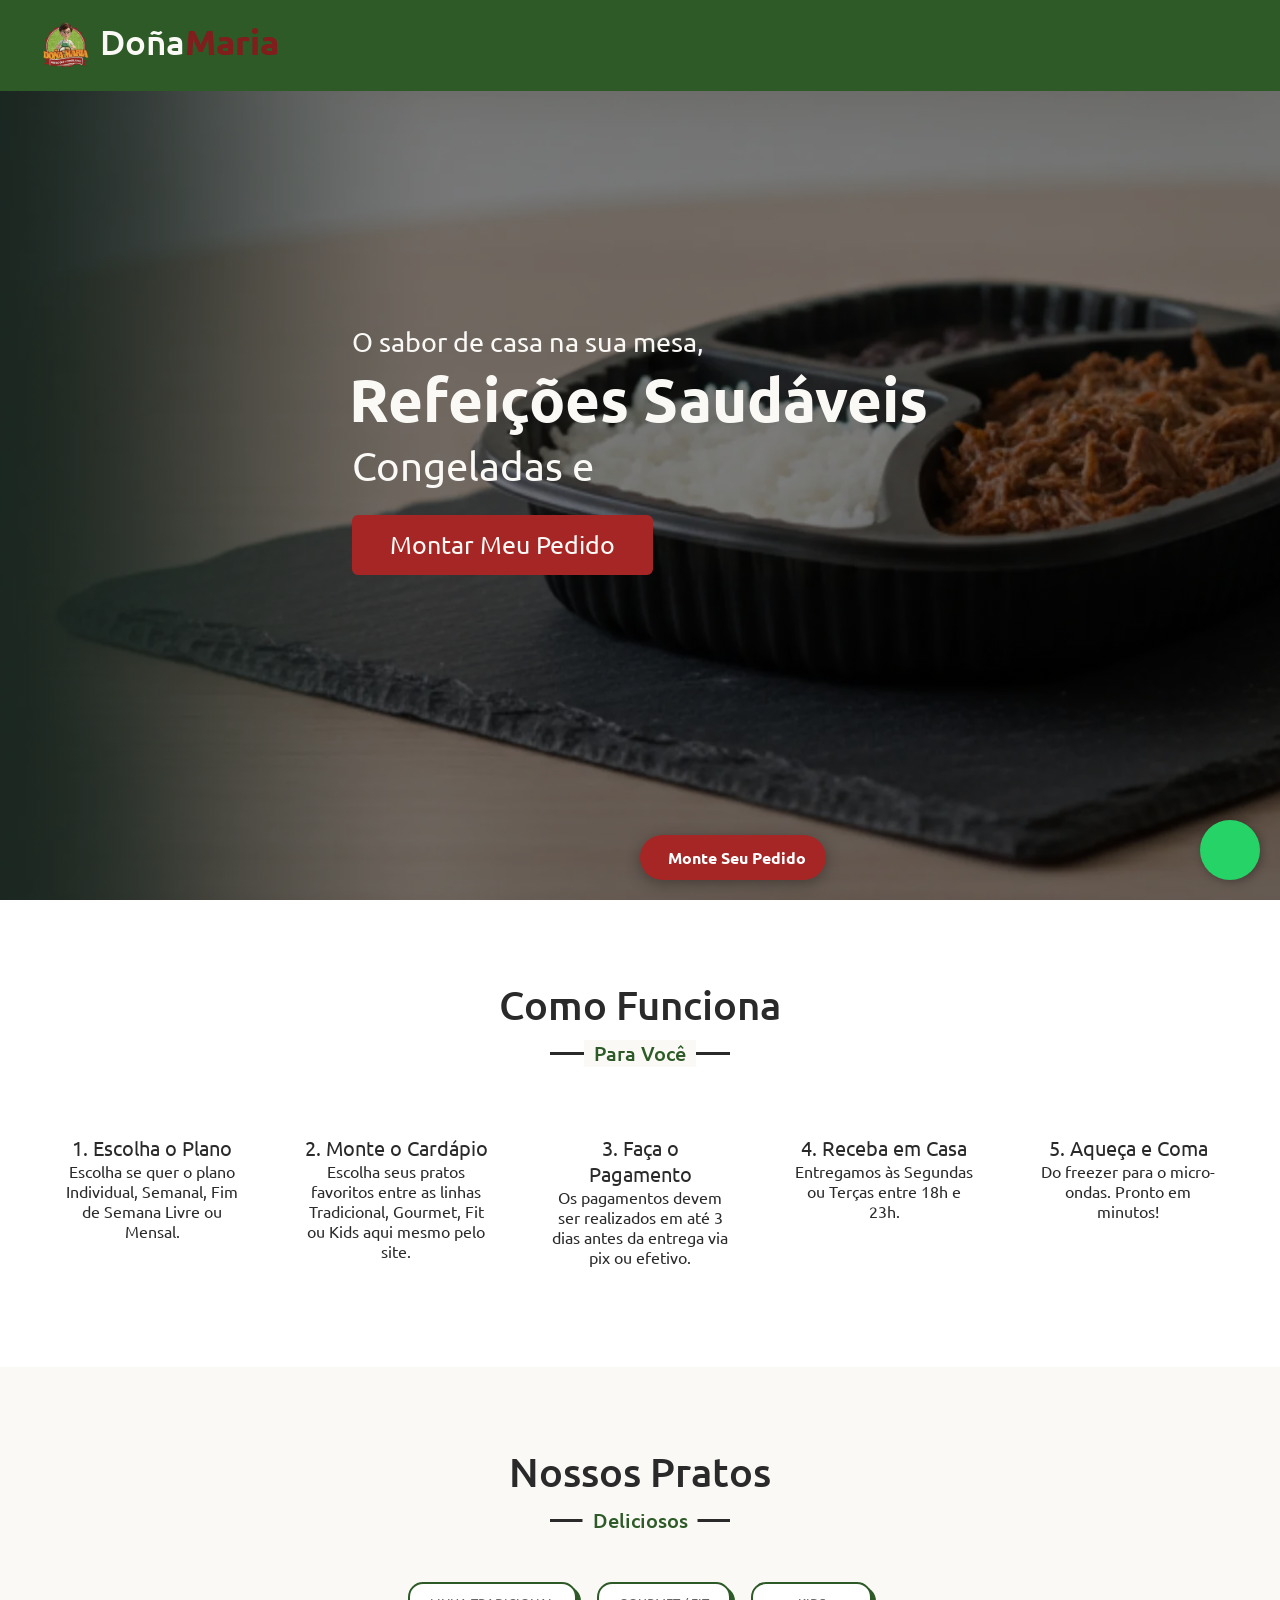
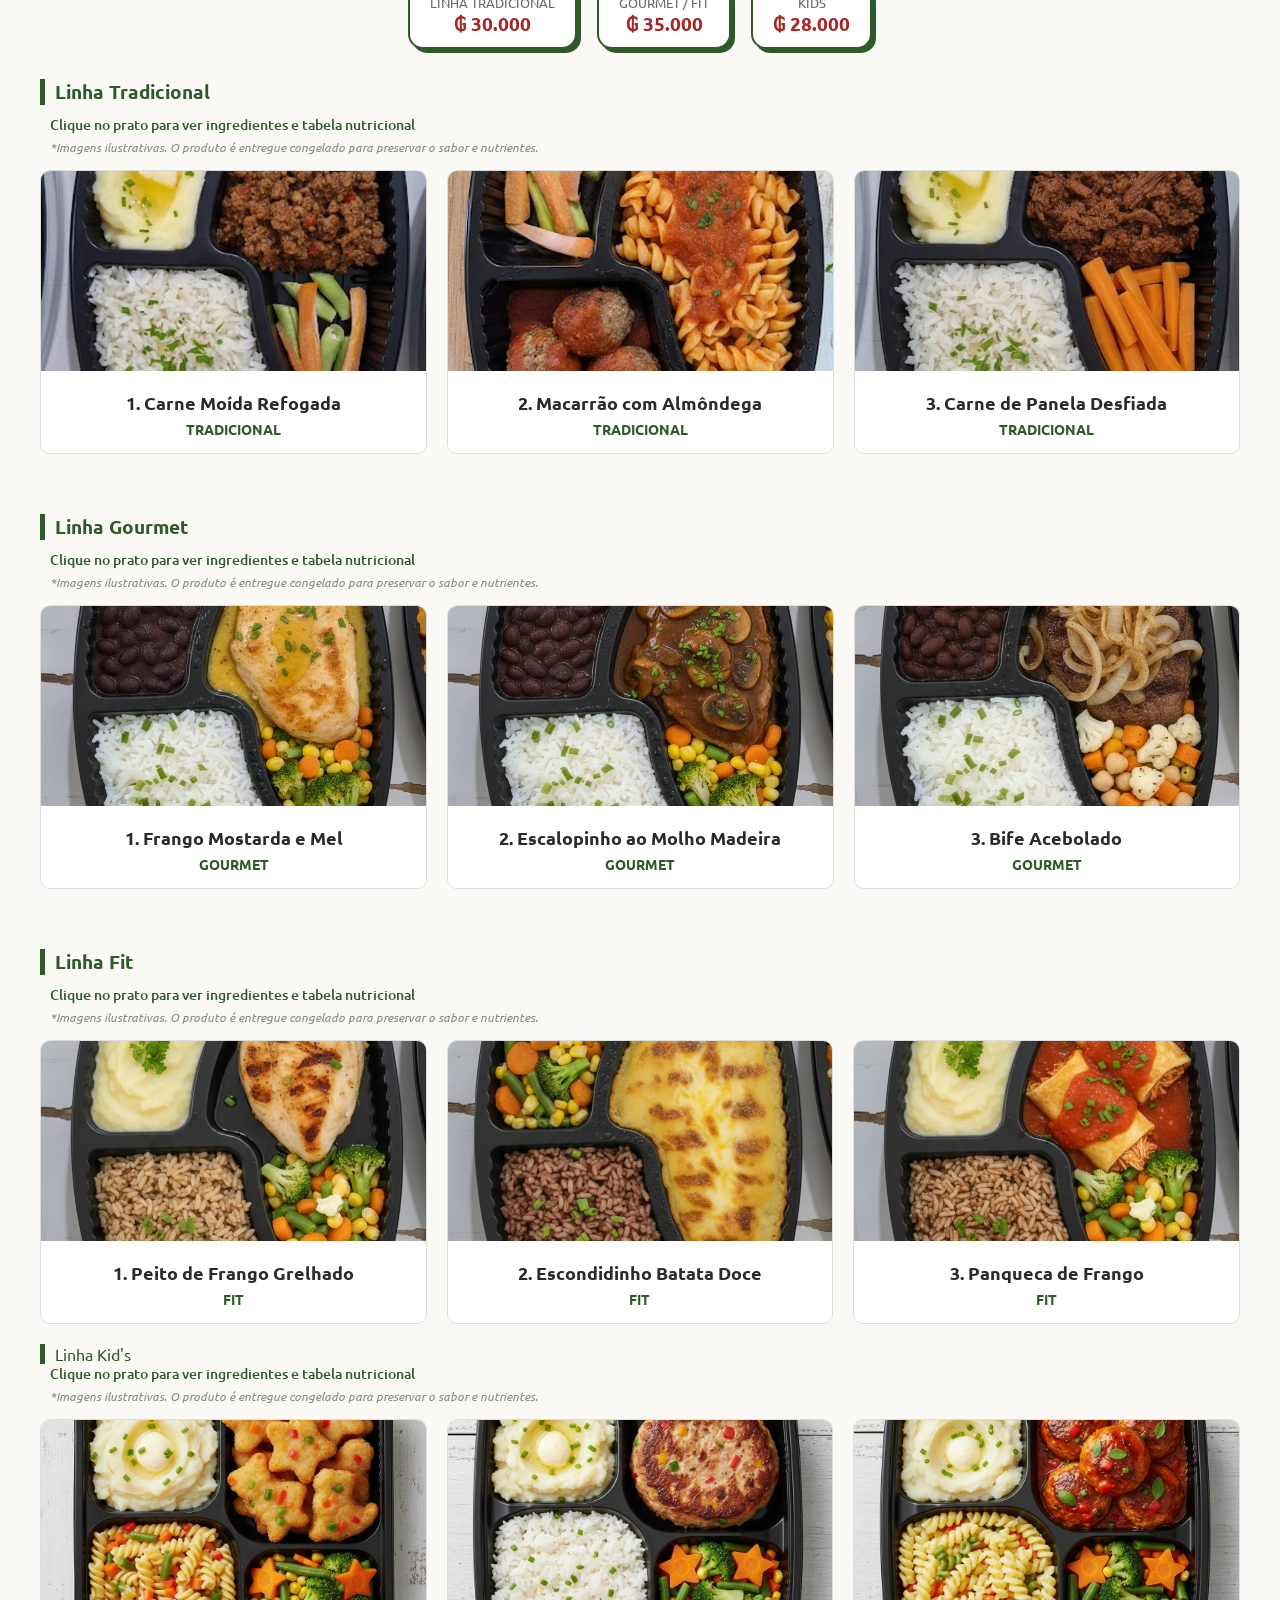
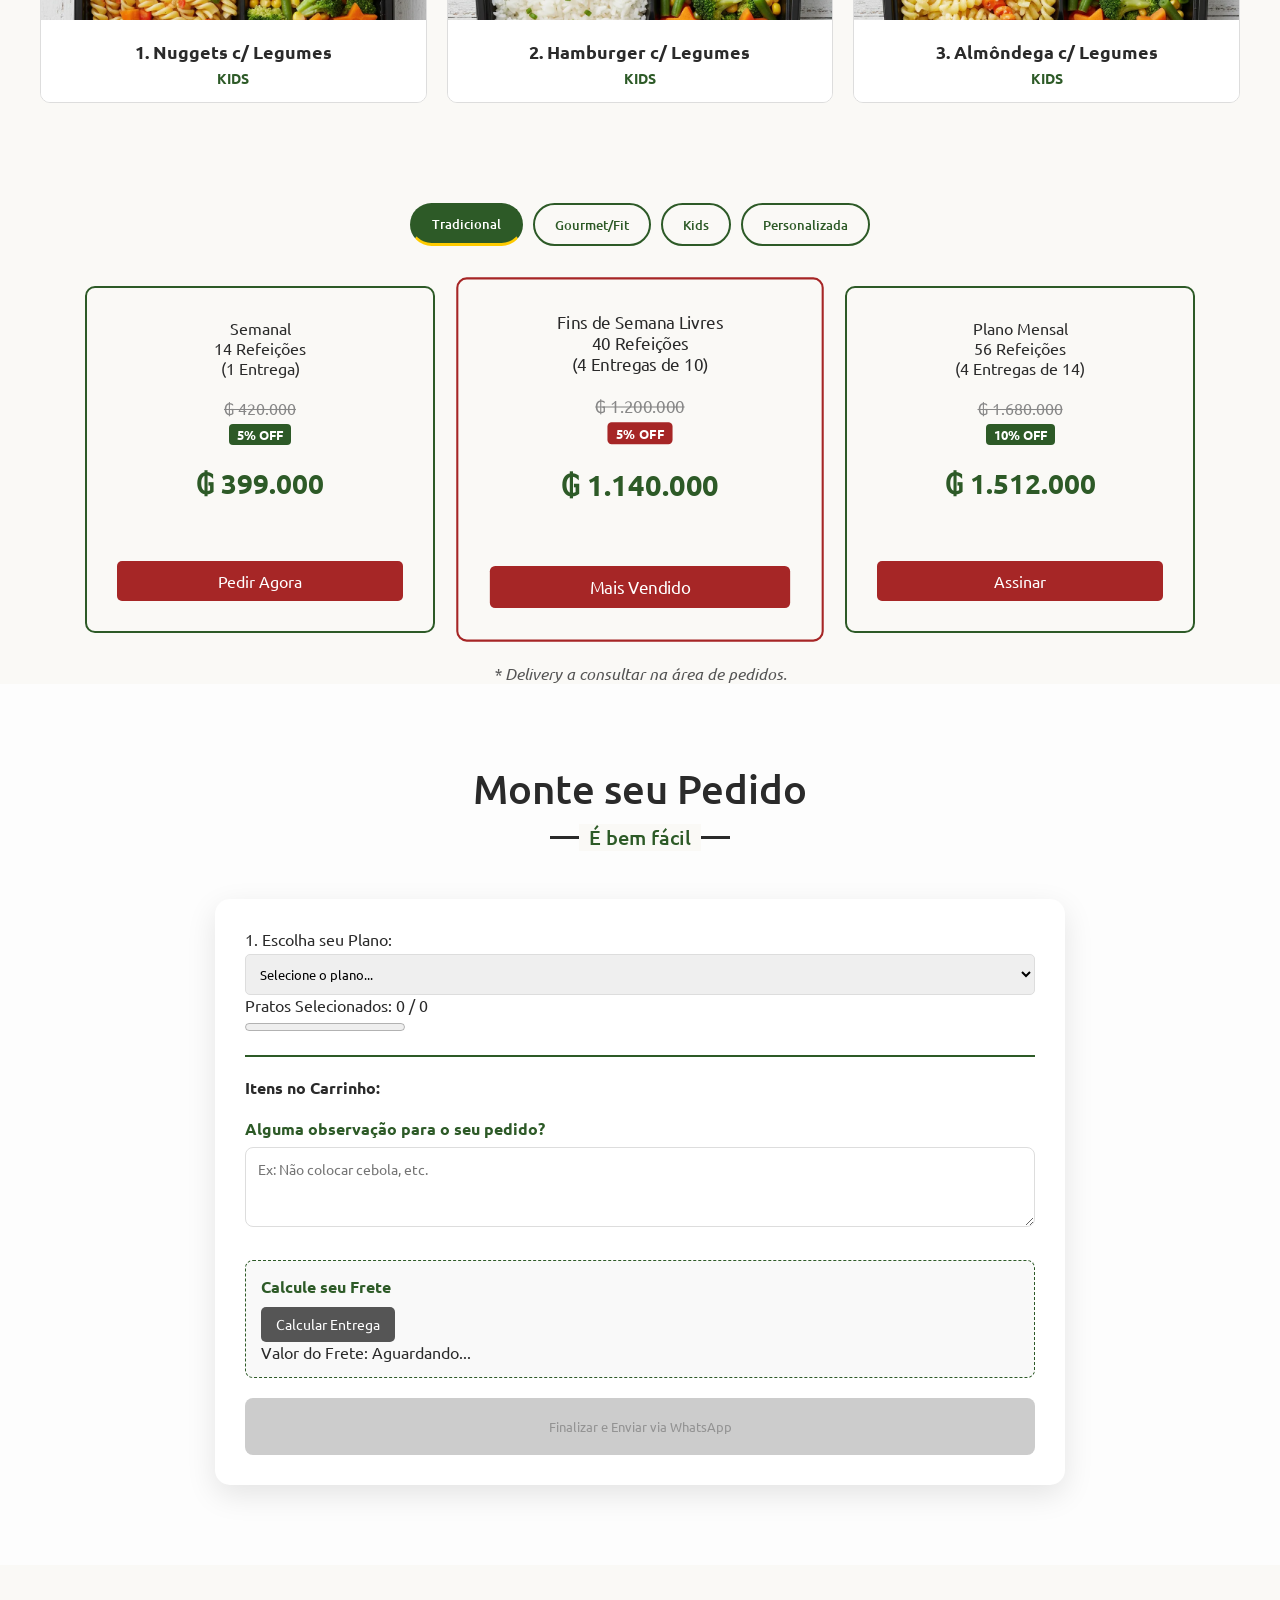
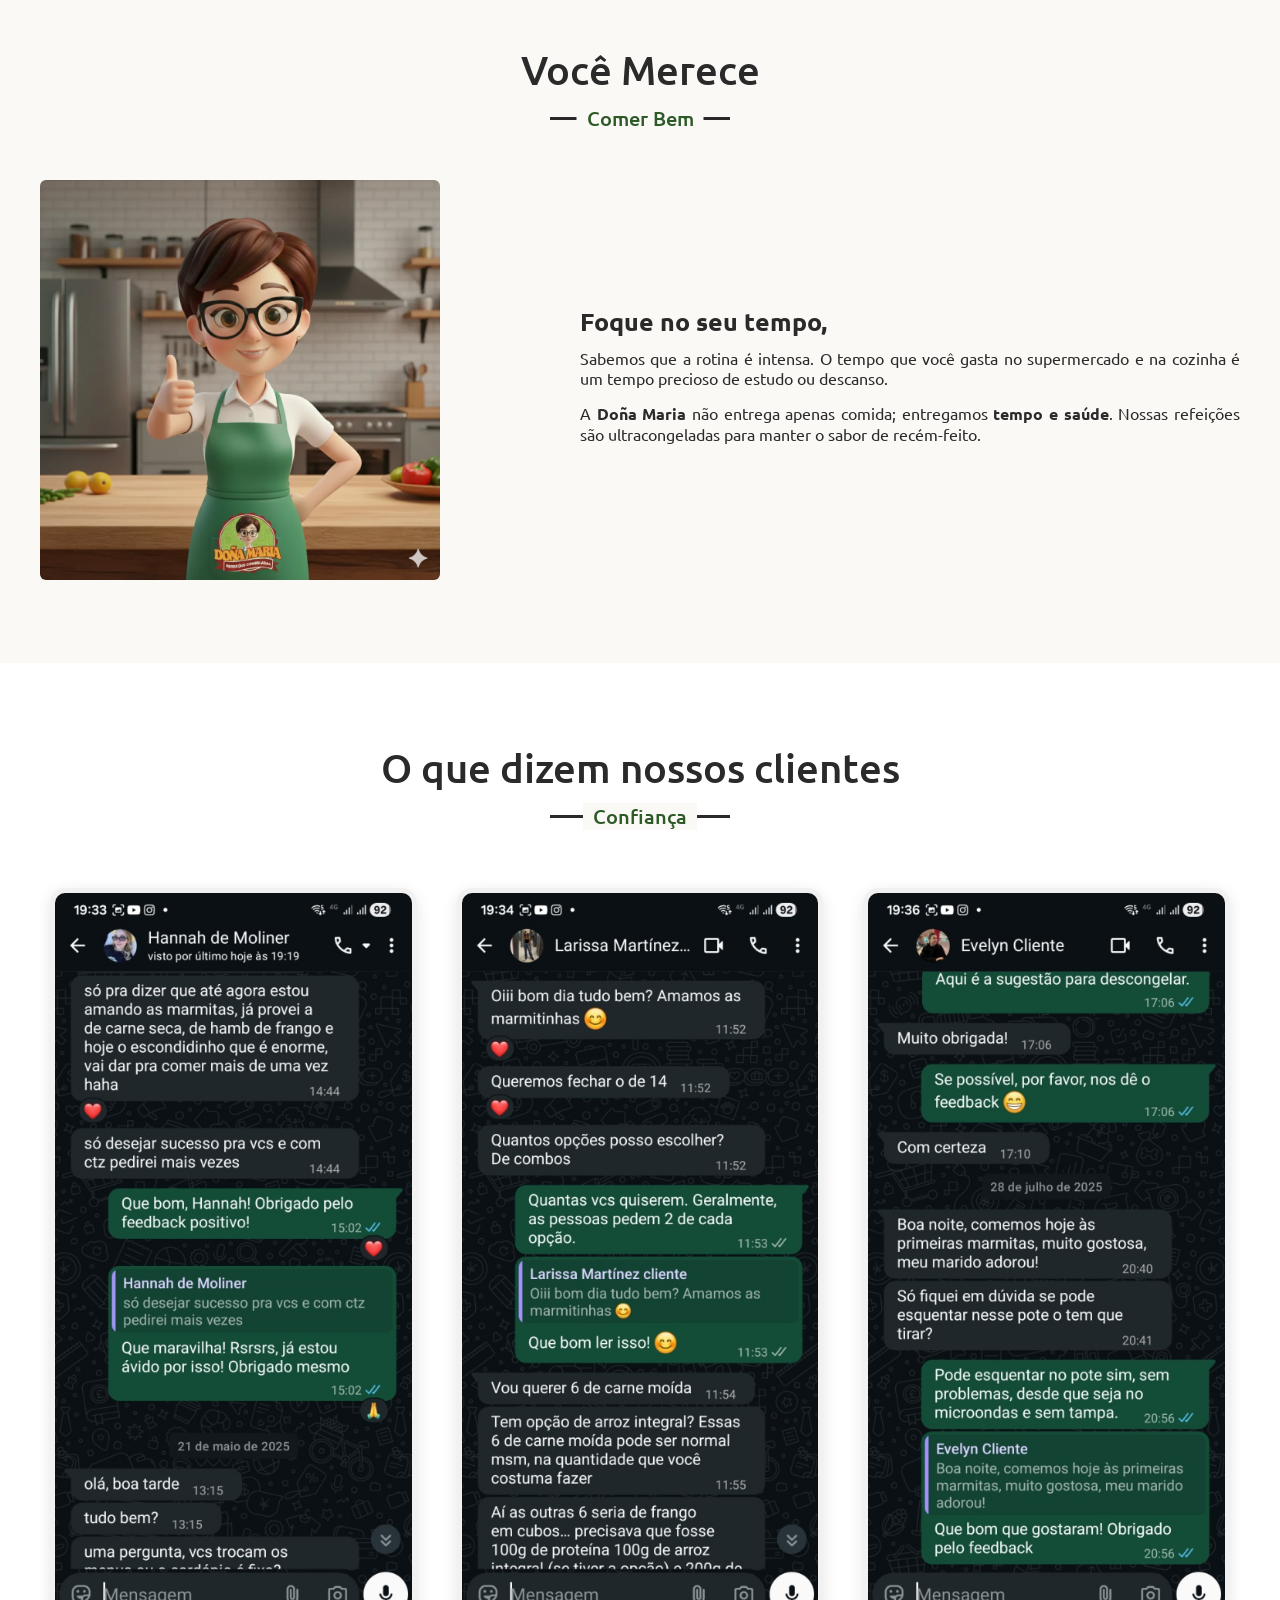
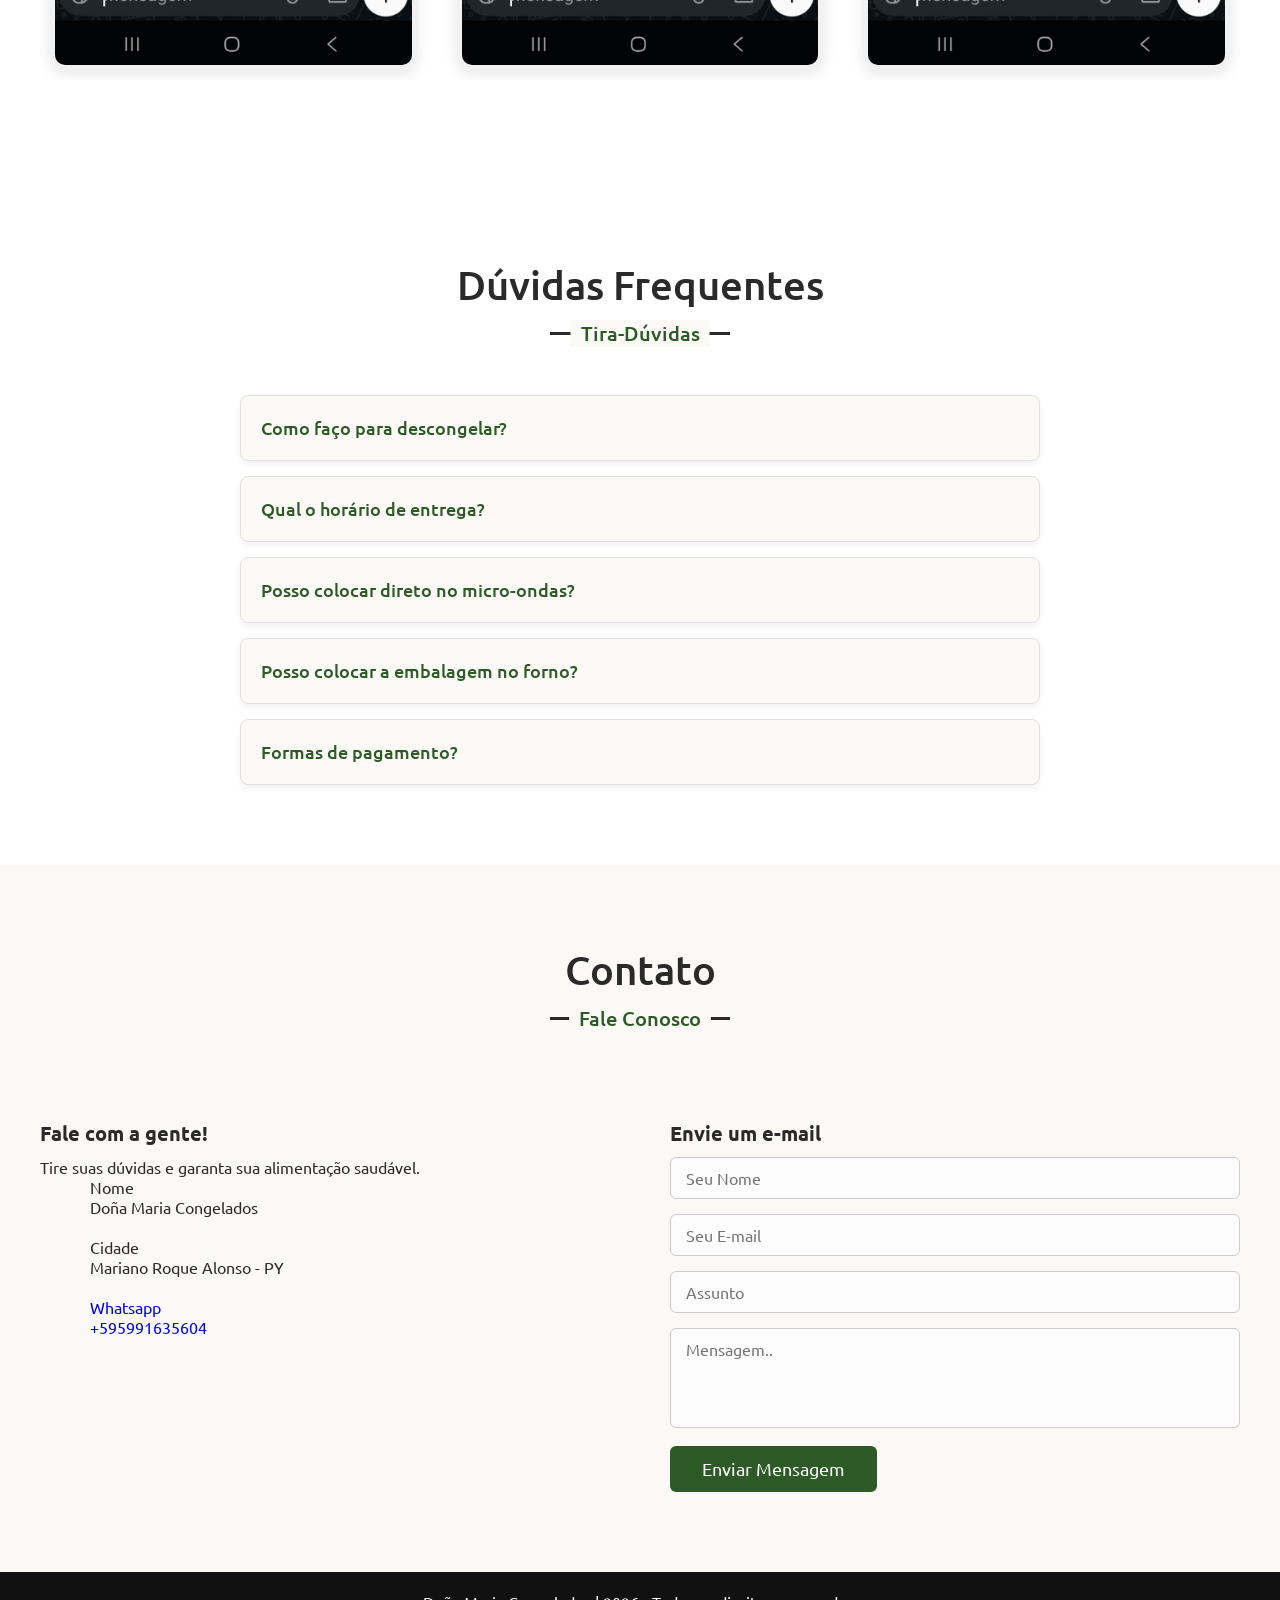
==== index.html @ e961e0e0 "fix:" ====
<!DOCTYPE html>
<html lang="pt-br">
<head>
    <meta charset="UTF-8">
    <meta http-equiv="X-UA-Compatible" content="IE=edge">
    <meta name="viewport" content="width=device-width, initial-scale=1.0">
    <meta name="description" content="Doña Maria Congelados: Comida caseira, saudável e prática em Ciudad del Este. Planos semanais e mensais para facilitar sua rotina.">
    <meta name="keywords" content="marmita congelada, comida saudavel, Ciudad del Este, Paraguay, Doña Maria, planos de alimentação">
    <meta name="author" content="Doña Maria Congelados">
    <meta property="og:type" content="website">
    <meta property="og:url" content="https://maycomorais.github.io/Doña-maria-congelados/"> <meta property="og:title" content="Doña Maria Congelados | Sabor de Casa pronto quando você quiser">
    <meta property="og:description" content="Escolha seu plano, monte seu cardápio e receba suas refeições prontas em casa.">
    <meta property="og:image" content="https://maycomorais.github.io/Doña-maria-congelados/img/logo_2.png"> <meta property="twitter:card" content="summary_large_image">
    <meta property="twitter:title" content="Doña Maria Congelados">
    <meta property="twitter:description" content="Marmitas congeladas saudáveis e deliciosas.">
    <title>Doña Maria Congelados</title>
    
    <link rel="shortcut icon" href="img/favicon.webp" type="image/x-icon">
    
    <script src="https://cdnjs.cloudflare.com/ajax/libs/typed.js/2.0.11/typed.min.js"></script>
    <link rel="stylesheet" href="https://cdnjs.cloudflare.com/ajax/libs/OwlCarousel2/2.3.4/assets/owl.carousel.min.css">
    <script src="https://kit.fontawesome.com/c08d346443.js" crossorigin="anonymous"></script>
    
    <link rel="stylesheet" href="style.css">
</head>
<body>
    <div class="scroll-up-btn">
        <i class="fas fa-angle-up"></i>
    </div>

    <a href="#montar-prato" class="float-btn-order">
        <i class="fas fa-utensils"></i> Monte Seu Pedido
    </a>

    <div class="navbar">
        <div class="max-width">
            <div class="logo">
                <a href="#">
                    <img src="img/Logo_3.webp" alt="Dona Maria Logo">Doña<span>Maria</span></a></div>
            <ul class="menu">
                <li><a href="#home" class="menu-btn">Início</a></li>
                <li><a href="#how-it-works" class="menu-btn">Como Funciona</a></li>
                <li><a href="#projects" class="menu-btn">Pratos</a></li>
                <li><a href="#skills" class="menu-btn">Planos</a></li>
                <li><a href="#montar-prato" class="menu-btn" style="color:#A62626; font-weight:bold;">Fazer Pedido</a></li>
                <li><a href="#about" class="menu-btn">Sobre</a></li>
                <li><a href="#contact" class="menu-btn">Contato</a></li>
            </ul>
            <div class="menu-btn">
                <i class="fas fa-bars"></i>
            </div>
        </div>
    </div>
    
    <section class="home" id="home">
        <div class="max-width">
            <div class="home-content">
                <div class="text1">O sabor de casa na sua mesa,</div>
                <div class="text2">Refeições Saudáveis</div>
                <div class="text3">Congeladas e <br><span class="typing"></span></div>
                <a href="#montar-prato">Montar Meu Pedido</a>
            </div>
        </div>
    </section>    

    <section class="services" id="how-it-works" style="background:#fff;">
        <div class="max-width">
            <h2 class="title">Como Funciona</h2>
            <div class="serv-content" style="justify-content: center; text-align: center; display: flex; flex-wrap: wrap; gap: 20px;">
                
                <div class="card" style="flex: 1; min-width: 200px; padding: 20px;">
                    <div class="box">
                        <i class="fas fa-list-alt" style="font-size: 40px; color: #2D5A27; margin-bottom:15px;"></i>
                        <div class="text" style="font-size:20px;">1. Escolha o Plano</div>
                        <p>Escolha se quer o plano Individual, Semanal, Fim de Semana Livre ou Mensal.</p>
                    </div>
                </div>

                <div class="card" style="flex: 1; min-width: 200px; padding: 20px;">
                    <div class="box">
                        <i class="fas fa-check-square" style="font-size: 40px; color: #2D5A27; margin-bottom:15px;"></i>
                        <div class="text" style="font-size:20px;">2. Monte o Cardápio</div>
                        <p>Escolha seus pratos favoritos entre as linhas Tradicional, Gourmet, Fit ou Kids aqui mesmo pelo site.</p>
                    </div>
                </div>

                 <div class="card" style="flex: 1; min-width: 200px; padding: 20px;">
                    <div class="box">
                        <i class="fas fa-money-bill" style="font-size: 40px; color: #2D5A27; margin-bottom:15px;"></i>
                        <div class="text" style="font-size:20px;">3. Faça o Pagamento</div>
                        <p>Os pagamentos devem ser realizados em até 3 dias antes da entrega via pix ou efetivo.</p>
                    </div>
                </div>

                <div class="card" style="flex: 1; min-width: 200px; padding: 20px;">
                    <div class="box">
                        <i class="fas fa-truck" style="font-size: 40px; color: #2D5A27; margin-bottom:15px;"></i>
                        <div class="text" style="font-size:20px;">4. Receba em Casa</div>
                        <p>Entregamos às Segundas ou Terças entre 18h e 23h.</p>
                    </div>
                </div>

                <div class="card" style="flex: 1; min-width: 200px; padding: 20px;">
                    <div class="box">
                        <i class="fas fa-fire" style="font-size: 40px; color: #2D5A27; margin-bottom:15px;"></i>
                        <div class="text" style="font-size:20px;">5. Aqueça e Coma</div>
                        <p>Do freezer para o micro-ondas. Pronto em minutos!</p>
                    </div>
                </div>

            </div>
        </div>
    </section>

    <section class="projects" id="projects">
        <div class="max-width">
            <h2 class="title">Nossos Pratos</h2>
        
        <div class="price-banner">
            <div class="price-tag">
                <span>Linha Tradicional</span>
                <strong>₲ 30.000</strong>
            </div>
            <div class="price-tag">
                <span>Gourmet / Fit </span>
                <strong>₲ 35.000</strong>
            </div>
            <div class="price-tag">
                <span>Kids</span>
                <strong>₲ 28.000</strong>
            </div>
        </div>
            
            <h3 class="line-title" style="color:#2D5A27; margin: 20px 0 10px; border-left: 5px solid #2D5A27; padding-left: 10px;">Linha Tradicional</h3>
            <div class="carousel-info">
                <span><i class="fas fa-info-circle"></i> Clique no prato para ver ingredientes e tabela nutricional</span>
                <p class="img-disclaimer">*Imagens ilustrativas. O produto é entregue congelado para preservar o sabor e nutrientes.</p>
            </div>
            <div class="carousel owl-carousel">
                <div class="card" onclick="abrirDetalhes('trad1')"><div class="img-container"><img src="img/carne-moída.webp"></div><div class="box"><div class="text">1. Carne Moída Refogada</div><p class="plate-line">Tradicional</p></div></div>
                <div class="card" onclick="abrirDetalhes('trad2')"><div class="img-container"><img src="img/macarrao-com-almondega.webp"></div><div class="box"><div class="text">2. Macarrão com Almôndega</div><p class="plate-line">Tradicional</p></div></div>
                <div class="card" onclick="abrirDetalhes('trad3')"><div class="img-container"><img src="img/carne-desfiada.webp"></div><div class="box"><div class="text">3. Carne de Panela Desfiada</div><p class="plate-line">Tradicional</p></div></div>
                <div class="card" onclick="abrirDetalhes('trad4')"><div class="img-container"><img src="img/carre-suino.webp"></div><div class="box"><div class="text">4. Carré Suíno</div><p class="plate-line">Tradicional</p></div></div>
                <div class="card" onclick="abrirDetalhes('trad5')"><div class="img-container"><img src="img/frango-cremoso.webp"></div><div class="box"><div class="text">5. Frango em Cubos Cremoso</div><p class="plate-line">Tradicional</p></div></div>
                <div class="card" onclick="abrirDetalhes('trad6')"><div class="img-container"><img src="img/sobrecoxa.webp"></div><div class="box"><div class="text">6. Sobrecoxa Assada</div><p class="plate-line">Tradicional</p></div></div>
                <div class="card" onclick="abrirDetalhes('trad7')"><div class="img-container"><img src="img/frango-desfiado.webp"></div><div class="box"><div class="text">7. Frango Desfiado</div><p class="plate-line">Tradicional</p></div></div>
                <div class="card" onclick="abrirDetalhes('trad8')"><div class="img-container"><img src="img/parmegiana.webp"></div><div class="box"><div class="text">8. Frango a Parmegiana</div><p class="plate-line">Tradicional</p></div></div>
                <div class="card" onclick="abrirDetalhes('trad9')"><div class="img-container"><img src="img/Frango Xadrez.webp"></div><div class="box"><div class="text">9. Frango Xadrez</div><p class="plate-line">Tradicional</p></div></div>
                <div class="card" onclick="abrirDetalhes('trad10')"><div class="img-container"><img src="img/strogonoff.webp"></div><div class="box"><div class="text">10. Strogonoff de Frango</div><p class="plate-line">Tradicional</p></div></div>
            </div>

            <h3 class="line-title" style="color:#2D5A27; margin: 40px 0 10px; border-left: 5px solid #2D5A27; padding-left: 10px;">Linha Gourmet</h3>
            <div class="carousel-info">
                <span><i class="fas fa-info-circle"></i> Clique no prato para ver ingredientes e tabela nutricional</span>
                <p class="img-disclaimer">*Imagens ilustrativas. O produto é entregue congelado para preservar o sabor e nutrientes.</p>
            </div>
            <div class="carousel owl-carousel">
                <div class="card" onclick="abrirDetalhes('gourmet1')"><div class="img-container"><img src="img/mostarda-e-mel.webp"></div><div class="box"><div class="text">1. Frango Mostarda e Mel</div><p class="plate-line">Gourmet</p></div></div>
                <div class="card" onclick="abrirDetalhes('gourmet2')"><div class="img-container"><img src="img/escalopinho.webp"></div><div class="box"><div class="text">2. Escalopinho ao Molho Madeira</div><p class="plate-line">Gourmet</p></div></div>
                <div class="card" onclick="abrirDetalhes('gourmet3')"><div class="img-container"><img src="img/bife acebolado.webp"></div><div class="box"><div class="text">3. Bife Acebolado</div><p class="plate-line">Gourmet</p></div></div>
                <div class="card" onclick="abrirDetalhes('gourmet4')"><div class="img-container"><img src="img/lombo-suino.webp"></div><div class="box"><div class="text">4. Lombo Suíno Agridoce</div><p class="plate-line">Gourmet</p></div></div>
                <div class="card" onclick="abrirDetalhes('gourmet5')"><div class="img-container"><img src="img/costelinha-barbecue.webp"></div><div class="box"><div class="text">5. Costelinha BBQ</div><p class="plate-line">Gourmet</p></div></div>
                <div class="card" onclick="abrirDetalhes('gourmet6')"><div class="img-container"><img src="img/rocambole.webp"></div><div class="box"><div class="text">6. Rocambole de Frango</div><p class="plate-line">Gourmet</p></div></div>
                <div class="card" onclick="abrirDetalhes('gourmet7')"><div class="img-container"><img src="img/escondidinho.webp"></div><div class="box"><div class="text">7. Escondidinho</div><p class="plate-line">Gourmet</p></div></div>
                <div class="card" onclick="abrirDetalhes('gourmet8')"><div class="img-container"><img src="img/charuto.webp"></div><div class="box"><div class="text">8. Charuto de Repolho</div><p class="plate-line">Gourmet</p></div></div>
                <div class="card" onclick="abrirDetalhes('gourmet9')"><div class="img-container"><img src="img/strogonoff-de-carne.webp"></div><div class="box"><div class="text">9. Strogonoff de Carne</div><p class="plate-line">Gourmet</p></div></div>
                <div class="card" onclick="abrirDetalhes('gourmet10')"><div class="img-container"><img src="img/iscas-de-frango.webp"></div><div class="box"><div class="text">10. Iscas ao Molho Mostarda</div><p class="plate-line">Gourmet</p></div></div>
            </div>

            <h3 class="line-title" style="color:#2D5A27; margin: 40px 0 10px; border-left: 5px solid #2D5A27; padding-left: 10px;">Linha Fit</h3>
            <div class="carousel-info">
                <span><i class="fas fa-info-circle"></i> Clique no prato para ver ingredientes e tabela nutricional</span>
                <p class="img-disclaimer">*Imagens ilustrativas. O produto é entregue congelado para preservar o sabor e nutrientes.</p>
            </div>
            <div class="carousel owl-carousel">
                <div class="card" onclick="abrirDetalhes('fit1')"><div class="img-container"><img src="img/frango-grelhado.webp"></div><div class="box"><div class="text">1. Peito de Frango Grelhado</div><p class="plate-line">Fit</p></div></div>
                <div class="card" onclick="abrirDetalhes('fit2')"><div class="img-container"><img src="img/escondidinho-batata-doce.webp"></div><div class="box"><div class="text">2. Escondidinho Batata Doce</div><p class="plate-line">Fit</p></div></div>
                <div class="card" onclick="abrirDetalhes('fit3')"><div class="img-container"><img src="img/panqueca-frango.webp"></div><div class="box"><div class="text">3. Panqueca de Frango</div><p class="plate-line">Fit</p></div></div>
                <div class="card" onclick="abrirDetalhes('fit4')"><div class="img-container"><img src="img/patinho-sugo.webp"></div><div class="box"><div class="text">4. Patinho Moído ao Sugo</div><p class="plate-line">Fit</p></div></div>
                <div class="card" onclick="abrirDetalhes('fit5')"><div class="img-container"><img src="img/frango-em-cubos-grelhado.webp"></div><div class="box"><div class="text">5. Frango em Cubos Grelhado</div><p class="plate-line">Fit</p></div></div>
                <div class="card" onclick="abrirDetalhes('fit6')"><div class="img-container"><img src="img/picadinho-patinho.webp"></div><div class="box"><div class="text">6. Picadinho de Patinho</div><p class="plate-line">Fit</p></div></div>
            </div>

            <h  3 class="line-title" style="color:#2D5A27; margin: 40px 0 10px; border-left: 5px solid #2D5A27; padding-left: 10px;">Linha Kid's</h3>
            <div class="carousel-info">
                <span><i class="fas fa-info-circle"></i> Clique no prato para ver ingredientes e tabela nutricional</span>
                <p class="img-disclaimer">*Imagens ilustrativas. O produto é entregue congelado para preservar o sabor e nutrientes.</p>
            </div>
            <div class="carousel owl-carousel">
                <div class="card" onclick="abrirDetalhes('kids1')">
                    <div class="img-container">
                        <img src="img/nuggets.webp">
                    </div>
                    <div class="box">
                        <div class="text">1. Nuggets c/ Legumes</div>
                        <p class="plate-line">Kids</p>
                    </div>
                </div>
                
                <div class="card" onclick="abrirDetalhes('kids2')">
                    <div class="img-container">
                        <img src="img/hamburger.webp">
                    </div>
                    <div class="box">
                        <div class="text">2. Hamburger c/ Legumes</div>
                        <p class="plate-line">Kids</p>
                    </div>
                </div>
                
                <div class="card" onclick="abrirDetalhes('kids3')">
                    <div class="img-container">
                        <img src="img/almondega.webp">
                    </div>
                    <div class="box">
                        <div class="text">3. Almôndega c/ Legumes</div>
                        <p class="plate-line">Kids</p>
                    </div>
                </div>
                
                <div class="card" onclick="abrirDetalhes('kids4')">
                    <div class="img-container">
                        <img src="img/panqueca-kids.webp">
                    </div>
                    <div class="box">
                        <div class="text">4. Panqueca c/ Legumes</div>
                        <p class="plate-line">Kids</p>
                    </div>
                </div>
                
                <div class="card" onclick="abrirDetalhes('kids5')">
                    <div class="img-container">
                        <img src="img/escondidinho-kids.webp">
                    </div>
                    <div class="box">
                        <div class="text">5. Escondidinho Colorido</div>
                        <p class="plate-line">Kids</p>
                    </div>
                </div>
            </div>
        </div>

    </section>     
            <div class="line-selector">
                <button class="tab-btn active" onclick="updatePrices('tradicional', this)">Tradicional</button>
                <button class="tab-btn" onclick="updatePrices('gourmet', this)">Gourmet/Fit</button>
                <button class="tab-btn" onclick="updatePrices('kids', this)">Kids</button>
                <button class="tab-btn" onclick="updatePrices('personalizada', this)">Personalizada</button>
            </div>

            <div class="skills-content">

                <div class="card-plan">
                    <div class="box">
                        <div class="text">Semanal</div>
                        <p class="plan-desc">14 Refeições<br><span>(1 Entrega)</span></p>
                        <div class="price-container">
                            <span class="old-price" id="old-semanal">₲ 420.000</span>
                            <span class="discount-badge" id="desc-semanal">5% OFF</span>
                            <h3 id="price-semanal">₲ 399.000</h3>
                        </div>
                        <a href="#montar-prato" class="btn-plan">Pedir Agora</a>
                    </div>
                </div>

                <div class="card-plan featured">
                    <div class="box">
                        <div class="text">Fins de Semana Livres</div>
                        <p class="plan-desc">40 Refeições<br><span>(4 Entregas de 10)</span></p>
                        <div class="price-container">
                            <span class="old-price" id="old-business">₲ 1.200.000</span>
                            <span class="discount-badge" id="desc-business">5% OFF</span>
                            <h3 id="price-business">₲ 1.140.000</h3>
                        </div>
                        <a href="#montar-prato" class="btn-plan">Mais Vendido</a>
                    </div>
                </div>

                <div class="card-plan">
                    <div class="box">
                        <div class="text">Plano Mensal</div>
                        <p class="plan-desc">56 Refeições<br><span>(4 Entregas de 14)</span></p>
                        <div class="price-container">
                            <span class="old-price" id="old-libertad">₲ 1.680.000</span>
                            <span class="discount-badge" id="desc-libertad">10% OFF</span>
                            <h3 id="price-libertad">₲ 1.512.000</h3>
                        </div>
                        <a href="#montar-prato" class="btn-plan">Assinar</a>
                    </div>
                </div>
            </div>
            <p class="delivery-info">* Delivery a consultar na área de pedidos.</p>
        </div>
    </section>

    <section class="menu-selection" id="montar-prato">
    <div class="max-width">
        <h2 class="title">Monte seu Pedido</h2>
        <div class="menu-box">
            <div class="selection-header" id="container-linha">
                <div class="field">
                    <label>1. Escolha seu Plano:</label>
                    <select id="plano-selecionado" onchange="configurarPlano()">
                        <option value="">Selecione o plano...</option>
                        <option value="Individual">Individual / Degustação</option>
                        <option value="Semanal">Semanal (14 pratos)</option>
                        <option value="FDS">Fins de Semana Livres (10 pratos semanais)</option>
                        <option value="Mensal">Mensal (14 pratos semanais)</option>
                    </select>
                    <small id="aviso-linha" style="display:none; color: #666; font-style: italic;">
                        *Para este plano, recomenda-se escolher pratos da mesma linha (ex: só Fit).
                    </small>
                </div>
                <p id="counter">Pratos Selecionados: <span id="atual">0</span> / <span id="limite-txt">0</span></p>
                <progress id="progresso" value="0" max="14"></progress>
            </div>

            <div id="controles-prato" style="display:none;">
                <div class="field">
                    <label>2. Escolha a Linha:</label>
                    <select id="linha-escolhida" onchange="atualizarOpcoesItens()">
                        <option value="Tradicional">Linha Tradicional</option>
                        <option value="Gourmet">Linha Gourmet</option>
                        <option value="Kids">Linha Kids</option>
                        <option value="Fit">Linha Fit</option>
                    </select>
                </div>

                <div class="field checkbox-personalizado">
                    <input type="checkbox" id="is-personalizado" onchange="togglePersonalizado()">
                    <label for="is-personalizado">Desejo personalizar as gramas deste prato</label>
                </div>

                <div class="field">
                    <label>3. Proteína (Escolha 1):</label>
                    <select id="select-proteina"></select>
                    <div id="g-prot-container" style="display:none; margin-top:5px;">
                        <input type="number" id="g-prot" placeholder="Gramas da Proteína (ex: 150)">
                    </div>
                </div>

                <div class="field">
                    <label style="font-weight:bold;">4. Acompanhamentos Base (Escolha até 2):</label>
                    <div class="options-container" id="base-sides" style="display: grid; grid-template-columns: 1fr 1fr; gap: 15px; margin-top: 10px;">
                        
                        <div class="acomp-item-wrapper">
                            <label class="option-item">
                                <input type="checkbox" name="acomp_base" value="Arroz Branco"> <span>Arroz Branco</span>
                            </label>
                            <input type="number" class="g-acomp" placeholder="Gramas" style="display:none; width: 80px; margin-top: 5px; margin-left: 25px;">
                        </div>

                        <div class="acomp-item-wrapper">
                            <label class="option-item">
                                <input type="checkbox" name="acomp_base" value="Purê de Batata"> <span>Purê de Batata</span>
                            </label>
                            <input type="number" class="g-acomp" placeholder="Gramas" style="display:none; width: 80px; margin-top: 5px; margin-left: 25px;">
                        </div>

                        <div class="acomp-item-wrapper">
                            <label class="option-item">
                                <input type="checkbox" name="acomp_base" value="Feijão Preto"> <span>Feijão Preto</span>
                            </label>
                            <input type="number" class="g-acomp" placeholder="Gramas" style="display:none; width: 80px; margin-top: 5px; margin-left: 25px;">
                        </div>

                        <div class="acomp-item-wrapper">
                            <label class="option-item">
                                <input type="checkbox" name="acomp_base" value="Purê de Batata Doce"> <span>Purê de Batata Doce</span>
                            </label>
                            <input type="number" class="g-acomp" placeholder="Gramas" style="display:none; width: 80px; margin-top: 5px; margin-left: 25px;">
                        </div>

                        <div class="acomp-item-wrapper">
                            <label class="option-item">
                                <input type="checkbox" name="acomp_base" value="Macarrão"> <span>Macarrão</span>
                            </label>
                            <input type="number" class="g-acomp" placeholder="Gramas" style="display:none; width: 80px; margin-top: 5px; margin-left: 25px;">
                        </div>

                        <div class="acomp-item-wrapper">
                            <label class="option-item">
                                <input type="checkbox" name="acomp_base" value="Purê de Abóbora"> <span>Purê de Abóbora</span>
                            </label>
                            <input type="number" class="g-acomp" placeholder="Gramas" style="display:none; width: 80px; margin-top: 5px; margin-left: 25px;">
                        </div>

                    </div>
                </div>

                <div class="field seleta-container" style="margin-top: 20px; padding: 15px; background: #fdfdfd; border: 1px solid #ddd; border-radius: 8px;">
                    <label style="font-weight: bold; color: #2D5A27; display: block; margin-bottom: 10px;">
                        5. Deseja adicionar a Seleta de Legumes?
                    </label>
                    
                    <div style="display: flex; gap: 20px; align-items: center; margin-bottom: 10px;">
                        <label class="option-item" style="display:flex; align-items:center; gap:8px; cursor:pointer;">
                            <input type="radio" name="escolha_seleta" value="Sim" checked>
                            <span>Sim, adicionar</span>
                        </label>
                        
                        <input type="number" id="g-seleta" class="g-acomp" placeholder="Gramas" style="display:none; width: 80px;">

                        <label class="option-item" style="display:flex; align-items:center; gap:8px; cursor:pointer;">
                            <input type="radio" name="escolha_seleta" value="Não">
                            <span>Não, obrigado</span>
                        </label>
                    </div>

                    <div class="legumes-warning" style="font-size: 13px; color: #555; background: #fffbe6; padding: 10px; border-left: 4px solid #f0ad4e; border-radius: 4px;">
                        <strong><i class="fas fa-exclamation-triangle"></i> Composição:</strong>
                        A seleta contém 2 ou mais itens (Cenoura, Brócolis, Couve-Flor, Vagem, Milho-Verde, Beterraba, Ervilha, Champignon).
                        <br>
                        <em>*Restrições? Informe nas observações abaixo.</em>
                    </div>
                </div>

                <button type="button" onclick="adicionarPratoLista()" class="btn-add">Adicionar Prato ao Carrinho</button>
            </div>

            <div class="selected-list">
                <h4>Itens no Carrinho:</h4>
                <ul id="carrinho-itens"></ul>
            </div>

            <div class="field observation-field" style="margin-top: 20px;">
                <label>Alguma observação para o seu pedido?</label>
                <textarea id="observacoes-gerais" placeholder="Ex: Não colocar cebola, etc." rows="3"></textarea>
            </div>

            <div class="shipping-box" style="margin-top: 30px; background: #f9f9f9; padding: 15px; border-radius: 8px; border: 1px dashed #2D5A27;">
                <h4 style="color: #2D5A27; margin-bottom: 10px;"><i class="fas fa-motorcycle"></i> Calcule seu Frete</h4>
                <div class="frete-container">
                    <button onclick="obterLocalizacaoEFrete()" id="btn-calcular-frete" class="btn-frete" style="background: #555; color: white; padding: 8px 15px; border: none; border-radius: 5px; cursor: pointer; font-size: 14px;">
                        <i class="fas fa-location-arrow"></i> Calcular Entrega
                    </button>
                    <p>Valor do Frete: <span id="valor-frete-display">Aguardando...</span></p>
                </div>
                <div id="resultado-frete" style="margin-top: 10px; display: none;">
                    <p><strong>Distância:</strong> <span id="distancia-km"></span> km | <strong>Taxa:</strong> <span id="valor-frete" style="font-weight: bold; color: #2D5A27;"></span></p>
                </div>
            </div>

            <button id="btn-whatsapp" class="disabled" onclick="enviarPedidoZap()" disabled>
                Finalizar e Enviar via WhatsApp
            </button>
        </div>
    </div>
</section>

    <section class="about" id="about">
        <div class="max-width">
            <h2 class="title">Você Merece</h2>
            <div class="about-content">
                <div class="column left">
                    <img src="img/Confie.webp" alt="Doña Maria Cozinhando">
                </div>
                <div class="column right">
                    <div class="text">Foque no seu tempo, <br><span class="typing-2"></span></div>
                    <p>Sabemos que a rotina é intensa. O tempo que você gasta no supermercado e na cozinha é um tempo precioso de estudo ou descanso.</p>
                    <p>A <strong>Doña Maria</strong> não entrega apenas comida; entregamos <strong>tempo e saúde</strong>. Nossas refeições são ultracongeladas para manter o sabor de recém-feito.</p>
                </div>
            </div>
        </div>
    </section>

    <section class="testimonials" id="depoimentos">
    <div class="max-width">
        <h2 class="title">O que dizem nossos clientes</h2>
        <div class="carousel owl-carousel">
            <div class="card testimonial-card">
                <div class="img-container-print">
                    <img src="img/print1.jpg" alt="Depoimento Cliente">
                </div>
            </div>
            <div class="card testimonial-card">
                <div class="img-container-print">
                    <img src="img/print2.jpg" alt="Depoimento Cliente">
                </div>
            </div>
            <div class="card testimonial-card">
                <div class="img-container-print">
                    <img src="img/print3.jpg" alt="Depoimento Cliente">
                </div>
            </div>
             <div class="card testimonial-card">
                <div class="img-container-print">
                    <img src="img/print4.jpg" alt="Depoimento Cliente">
                </div>
            </div>
             <div class="card testimonial-card">
                <div class="img-container-print">
                    <img src="img/print5.jpg" alt="Depoimento Cliente">
                </div>
            </div>
            </div>
    </div>
</section>

    <section class="faq" id="faq">
        <div class="max-width">
            <h2 class="title">Dúvidas Frequentes</h2>
            <div class="faq-content">
                
                <div class="wrapper">
                    <div class="toggle">
                        Como faço para descongelar?
                        <i class="fas fa-plus icon"></i>
                    </div>
                    <div class="content">
                        <p>O ideal é deixar descongelar dentro da geladeira de um dia para o outro. <strong>NUNCA DESCONGELE FORA DA GELADEIRA</strong>, pois pode proliferar bactérias.</p>
                    </div>
                </div>

                <div class="wrapper">
                    <div class="toggle">
                        Qual o horário de entrega?
                        <i class="fas fa-plus icon"></i>
                    </div>
                    <div class="content">
                        <p>Nossas entregas são realizadas todas as <strong>Segundas ou Terças-feiras</strong>, entre <strong>18:00h e 23:00h</strong>.</p>
                    </div>
                </div>

                <div class="wrapper">
                    <div class="toggle">
                        Posso colocar direto no micro-ondas?
                        <i class="fas fa-plus icon"></i>
                    </div>
                    <div class="content">
                        <p>Sim, pode! Sempre <strong>SEM a tampa</strong>.</p>
                    </div>
                </div>

                <div class="wrapper">
                    <div class="toggle">
                        Posso colocar a embalagem no forno?
                        <i class="fas fa-plus icon"></i>
                    </div>
                    <div class="content">
                        <p>As embalagens nao podem ir ao forno convencional, elétrico ou Air Fryer</p>
                    </div>
                </div>

                <div class="wrapper">
                    <div class="toggle">
                        Formas de pagamento?
                        <i class="fas fa-plus icon"></i>
                    </div>
                    <div class="content">
                        <p>Aceitamos Pix (cotação do dia via <strong>Moneygram</strong>) ou Efetivo em Guaranis, em até 3 dias antes da entrega.</p>
                    </div>
                </div>

            </div>
        </div>
    </section>

    <section class="contact" id="contact">
        <div class="max-width">
            <h2 class="title">Contato</h2>
            <div class="card-container">
                <div class="card"><div class="box"><a href="https://api.whatsapp.com/send?phone=595991635604" target="_blank"><i class="fab fa-whatsapp-square"></i></a></div></div>
                <div class="card"><div class="box"><a href="https://instagram.com/congelados.Doña.maria" target="_blank"><i class="fab fa-instagram"></i></a></div></div>
            </div>
            <div class="contact-content">
                <div class="column left">
                    <div class="text">Fale com a gente!</div>
                    <p>Tire suas dúvidas e garanta sua alimentação saudável.</p>
                    <div class="icons">
                        <div class="row"><i class="fas fa-user"></i><div class="info"><div class="head">Nome</div><div class="sub-title">Doña Maria Congelados</div></div></div>
                        <div class="row"><i class="fas fa-map-marker-alt"></i><div class="info"><div class="head">Cidade</div><div class="sub-title">Mariano Roque Alonso - PY</div></div></div>
                        <div class="row"><i class="fab fa-whatsapp"></i><div class="info"><a href="https://api.whatsapp.com/send?phone=595991635604" target="_blank"><div class="head2">Whatsapp</div><div class="sub-title2">+595991635604</div></a></div></div>
                    </div>
                </div>
                <div class="column right">
                    <div class="text">Envie um e-mail</div>
                    <form action="#">
                        <div class="fields">
                            <div class="field name"><input type="text" placeholder="Seu Nome" required></div>
                            <div class="field email"><input type="email" placeholder="Seu E-mail" required></div>
                        </div>
                        <div class="field"><input type="text" placeholder="Assunto" required></div>
                        <div class="field textarea"><textarea cols="30" rows="10" placeholder="Mensagem.." required></textarea></div>
                        <div class="button-area"><button type="submit">Enviar Mensagem</button></div>
                    </form>
                </div>
            </div>
        </div>
    </section>

    <a href="https://api.whatsapp.com/send?phone=595991635604&text=Olá!%20Gostaria%20de%20informações!" class="whatsapp-float" target="_blank">
        <i class="fab fa-whatsapp"></i>
    </a>

    <footer>
        <span>Doña Maria Congelados | <span class="far fa-copyright"></span> 2026 - Todos os direitos reservados.</span>
    </footer>

    <script src="https://code.jquery.com/jquery-3.6.0.min.js"></script>
    <script src="https://cdnjs.cloudflare.com/ajax/libs/OwlCarousel2/2.3.4/owl.carousel.min.js"></script>
    <script src="script.js"></script>

    <div id="dish-modal" class="modal-details">
        <div class="modal-content">
            <span class="close-modal" onclick="fecharModal()">&times;</span>
            <div class="modal-img-container" style="flex:1; min-width:250px;">
                <img id="modal-img" src="" alt="Prato" style="width:100%; height:100%; object-fit:cover; border-radius:10px;">
            </div>
            <div class="modal-body" style="flex:1; min-width:250px;">
                <h2 id="modal-titulo" style="margin-top:0;">Nome do Prato</h2>
        
                <div style="margin-bottom: 15px;">
                    <h4 style="color: #2D5A27; margin-bottom: 5px;">Ingredientes:</h4>
                    <p id="modal-ingredientes" style="font-size: 0.9rem; color: #555; line-height: 1.4;">Carregando...</p>
                </div>

                <div class="portion-info">
                    <p><strong>Porção Única 400g:</strong> <span id="cal-400">0</span> Kcal</p>
                </div>

                <div class="allergens">
                    <p id="modal-alergenos"></p>
                </div>

                <table class="nutri-table">
                    <thead>
                        <tr>
                            <th>Item</th>
                            <th>Qtd</th>
                            <th>%VD*</th>
                        </tr>
                    </thead>
                    <tbody id="tabela-nutricional">
                        </tbody>
                </table>
            </div>
        </div>
    </div>
</body>
</html>
---- style.css ----
@import url("https://fonts.googleapis.com/css2?family=Ubuntu:ital,wght@0,300;0,400;0,500;0,700;1,300;1,400&display=swap");

* {
  margin: 0;
  padding: 0;
  box-sizing: border-box;
  text-decoration: none;
  font-family: "Ubuntu", sans-serif;
}

body {
  background: #faf9f6;
  color: #2a2a2a;
}

/* Configuração Geral de Layout */
.max-width {
  max-width: 1300px;
  padding: 0 40px;
  margin: auto;
}

section {
  padding: 80px 0;
}

/* --- Navbar --- */
/* --- Ajuste na Navbar para ficar sempre fixa e visível --- */
.navbar {
  position: fixed;
  width: 100%;
  top: 0; /* Garante que grude no topo */
  left: 0;
  z-index: 1000; /* Aumentado para sobrepor tudo */
  padding: 20px 0;
  transition: all 0.3s ease;
  background: #2d5a27; /* Fundo sólido para garantir visibilidade */
}

.navbar .menu {
  display: flex !important;
  list-style: none;
}

.navbar.sticky {
  background: #2d5a27 !important; /* Cor sólida ao rolar */
  padding: 10px 0;
}

.navbar .max-width {
  display: flex;
  align-items: center;
  justify-content: space-between;
}

.navbar .logo a {
  color: #faf9f6;
  font-size: 35px;
  font-weight: 500;
}

.navbar .logo a span {
  color: #801d1d;
  transition: color 0.3s ease;
  font-weight: 800;
}

.navbar.sticky .logo a span {
  color: #faf9f6;
}

.navbar .logo a img {
  height: 50px; /* Ajuste o tamanho da sua logo aqui */
  vertical-align: middle;
  margin-right: 10px;
}

.navbar .menu li {
  list-style: none;
  display: inline-block;
}

.navbar .menu li a {
  color: #faf9f6;
  font-size: 18px;
  font-weight: 500;
  margin-left: 25px;
  transition: color 0.3s ease;
}

.navbar .menu li a:hover {
  color: #a62626; /* Vermelho Rústico no hover */
}

/* Botão Menu Mobile */
.menu-btn {
  color: #faf9f6;
  font-size: 23px;
  cursor: pointer;
  display: none;
}

/* --- Home --- */
.home {
  display: flex;
  background: linear-gradient(rgba(0, 0, 0, 0.5), rgba(0, 0, 0, 0.5)),
    url("img/header.webp") no-repeat center;
  height: 100vh;
  color: #faf9f6;
  min-height: 500px;
  background-size: cover;
  background-attachment: fixed;
  align-items: center;
}

.home .home-content .text1 {
  font-size: 27px;
}

.home .home-content .text2 {
  font-size: 60px;
  font-weight: 600;
  margin-left: -3px;
}

.home .home-content .text3 {
  font-size: 40px;
  margin: 5px 0;
}

.home .home-content .text3 span {
  color: #25d366; /* Verde "WhatsApp" que brilha no escuro, ou use seu verde marca #2D5A27 */
  background: transparent; /* Remove o fundo branco */
  font-weight: 700;
  /* Adiciona uma sombra leve para garantir leitura se a foto for clara */
  text-shadow: 1px 1px 2px rgba(0, 0, 0, 0.8);
}

.home .home-content a {
  display: inline-block;
  background: #a62626;
  color: #faf9f6;
  font-size: 25px;
  padding: 12px 36px;
  margin-top: 20px;
  border-radius: 6px;
  border: 2px solid #a62626;
  transition: all 0.3s ease;
  text-align: center;
}

.home .home-content a:hover {
  color: #a62626;
  background: none;
}

/* --- Títulos das Seções --- */
section .title {
  text-align: center;
  font-size: 40px;
  font-weight: 500;
  margin-bottom: 60px;
  padding-bottom: 25px;
  position: relative;
  color: #2a2a2a;
}

section .title::before {
  content: "";
  position: absolute;
  bottom: 0;
  left: 50%;
  width: 180px;
  height: 3px;
  background: #2a2a2a;
  transform: translateX(-50%);
}

section .title::after {
  position: absolute;
  bottom: -12px;
  left: 50%;
  font-size: 20px;
  color: #2d5a27;
  background: #faf9f6;
  padding: 0 10px;
  transform: translateX(-50%);
}

/* Textos dos Títulos ::after específicos */
.about .title::after {
  content: "Comer Bem";
}
.services .title::after {
  content: "Para Você";
}
.skills .title::after {
  content: "No Precinho";
}
.projects .title::after {
  content: "Deliciosos";
}
.how-it-works .title::after {
  content: "Praticidade";
}
.testimonials .title::after {
  content: "Confiança";
}
.contact .title::after {
  content: "Fale Conosco";
}

/* --- Sobre (About) --- */
.about .about-content {
  display: flex;
  flex-wrap: wrap;
  align-items: center;
  justify-content: space-between;
}

.about .about-content .column {
  width: 45%;
}

.about .about-content .left img {
  height: 400px;
  width: 400px;
  object-fit: cover;
  border-radius: 6px;
}

.about .about-content .right {
  width: 55%;
}

.about .about-content .right .text {
  font-size: 25px;
  font-weight: 600;
  margin-bottom: 10px;
}

.about .about-content .right .text span {
  color: #2d5a27;
}

.about .about-content .right p {
  text-align: justify;
  margin-bottom: 15px;
}

.about .about-content .right a {
  display: inline-block;
  background: #2d5a27;
  color: #faf9f6;
  font-size: 20px;
  font-weight: 500;
  padding: 10px 30px;
  margin-top: 20px;
  border-radius: 6px;
  border: 2px solid #2d5a27;
  transition: all 0.3s ease;
}

.about .about-content .right a:hover {
  color: #2d5a27;
  background: none;
}

/* --- Linhas (Services) --- */
.services,
.projects {
  background: #faf9f6;
}

.services .services-content {
  display: flex;
  flex-wrap: wrap;
  justify-content: center;
  gap: 20px;
}

.services .services-content .card {
  width: calc(33.33% - 20px);
  background: #faf9f6;
  text-align: center;
  border: 2px solid #2d5a27;
  border-radius: 6px;
  padding: 20px 25px;
  cursor: pointer;
  transition: all 0.3s ease;
}

.services .services-content .card:hover {
  background: #2d5a27;
  color: #faf9f6;
  transform: scale(1.05);
}

.services .services-content .card .box {
  transition: all 0.3s ease;
}

.services .services-content .card i {
  font-size: 50px;
  color: #2d5a27;
  transition: color 0.3s ease;
}

.services .services-content .card:hover i {
  color: #faf9f6;
}

.services .services-content .card .text {
  font-size: 25px;
  font-weight: 500;
  margin: 10px 0 7px 0;
}

.services .services-content .card h3 {
  font-size: 20px;
  background-color: #2d5a27;
  color: #faf9f6;
  border-radius: 25px;
  padding: 5px 15px;
  display: inline-block;
  margin: 10px 0;
  border: 1px solid #faf9f6;
}

.services .services-content .card:hover h3 {
  background-color: #faf9f6;
  color: #2d5a27;
}

.services .services-content .card .cta {
  font-size: 14px;
  font-weight: bold;
}

/* --- Planos (Skills) --- */
.line-selector {
  display: flex;
  justify-content: center;
  gap: 10px;
  margin-bottom: 40px;
  flex-wrap: wrap;
}

.tab-btn {
  padding: 10px 20px;
  border: 2px solid #2d5a27;
  background: #faf9f6;
  color: #2d5a27;
  cursor: pointer;
  border-radius: 25px;
  font-weight: 500;
  transition: 0.3s;
}

.tab-btn.active,
.tab-btn:hover {
  background: #2d5a27;
  color: #fff;
}

.skills-content {
  display: flex;
  justify-content: center;
  flex-wrap: wrap;
  gap: 30px; /* Garante espaço entre os cards tanto lateral quanto vertical */
  align-items: stretch; /* Força todos os cards a terem a mesma altura */
}

.card-plan {
  flex: 1;
  min-width: 300px;
  max-width: 350px;
  background: #faf9f6;
  border: 2px solid #2d5a27;
  padding: 30px;
  border-radius: 10px;
  text-align: center;
  transition: 0.3s;
}

/* Garante que o conteúdo interno ocupe espaço */
.card-plan .box {
  width: 100%;
  height: 100%;
  display: flex;
  flex-direction: column;
  justify-content: space-between;
}

.card-plan.featured {
  border-color: #a62626;
  transform: scale(1.05);
  z-index: 2;
}

.card-plan h3 {
  font-size: 28px;
  color: #2d5a27;
  margin: 20px 0;
}

.price-container {
  margin: 20px 0;
  min-height: 80px;
}

.old-price {
  text-decoration: line-through;
  color: #888;
  display: block;
}

.discount-badge {
  background: #2d5a27;
  color: white;
  padding: 2px 8px;
  border-radius: 4px;
  font-size: 0.8rem;
  font-weight: bold;
  display: inline-block;
  margin-top: 5px;
}

.card-plan.featured .discount-badge {
  background: #a62626;
}

.btn-plan {
  display: inline-block;
  background: #a62626;
  color: #fff;
  padding: 10px 25px;
  border-radius: 5px;
  margin-top: 20px;
  transition: 0.3s;
}

.btn-plan:hover {
  background: #801d1d;
}

.delivery-info {
  text-align: center;
  margin-top: 30px;
  font-style: italic;
  color: #555;
}

/* --- ESTILIZAÇÃO DO SISTEMA DE PEDIDOS --- */
.menu-selection {
  padding: 80px 0;
  background: #fdfdfd;
}

.menu-selection .title {
    text-align: center;
  font-size: 40px;
  font-weight: 500;
  margin-bottom: 60px;
  padding-bottom: 25px;
  position: relative;
  color: #2a2a2a;
}

.menu-selection .title::after{
  content: "É bem fácil";
}
.menu-box {
  background: #fff;
  padding: 30px;
  border-radius: 15px;
  box-shadow: 0 10px 30px rgba(0, 0, 0, 0.1);
  max-width: 850px;
  margin: 0 auto;
}
.selection-header {
  border-bottom: 2px solid #2d5a27;
  padding-bottom: 20px;
  margin-bottom: 20px;
}
.menu-box select,
.menu-box input[type="number"] {
  width: 100%;
  padding: 10px;
  margin-top: 5px;
  border: 1px solid #ddd;
  border-radius: 5px;
}
.checkbox-personalizado {
  background: #e9f5e8;
  padding: 10px;
  border-radius: 5px;
  margin: 15px 0;
  display: flex;
  align-items: center;
  gap: 10px;
  font-weight: bold;
  color: #2d5a27;
}
.acomp-grid {
  display: grid;
  grid-template-columns: 1fr 1fr;
  gap: 15px;
  margin-top: 10px;
}
.acomp-item {
  background: #f9f9f9;
  padding: 10px;
  border-radius: 8px;
  border: 1px solid #eee;
  display: flex;
  flex-direction: column;
  gap: 5px;
}
.acomp-check {
  display: flex;
  align-items: center;
  gap: 8px;
}
.g-acomp {
  width: 80px !important;
  height: 30px;
  font-size: 12px;
}

.btn-add {
  width: 100%;
  background: #2d5a27;
  color: #fff;
  padding: 15px;
  border: none;
  border-radius: 8px;
  margin-top: 20px;
  cursor: pointer;
  font-weight: bold;
}
#carrinho-itens {
  list-style: none;
  margin-top: 20px;
}
#carrinho-itens li {
  background: #fff;
  border: 1px solid #ddd;
  padding: 10px;
  margin-bottom: 5px;
  display: flex;
  justify-content: space-between;
  align-items: center;
  border-left: 5px solid #2d5a27;
}
#carrinho-itens button {
  background: #ff4d4d;
  color: #fff;
  border: none;
  padding: 5px 8px;
  border-radius: 4px;
  cursor: pointer;
}

.btn-zap-ativo {
  width: 100%;
  background: #25d366;
  color: white;
  padding: 20px;
  border: none;
  border-radius: 8px;
  font-size: 1.2rem;
  font-weight: bold;
  margin-top: 20px;
  cursor: pointer;
}
.disabled {
  background: #ccc !important;
  cursor: not-allowed;
  width: 100%;
  padding: 20px;
  border: none;
  border-radius: 8px;
  margin-top: 20px;
}

@media (max-width: 600px) {
  .acomp-grid {
    grid-template-columns: 1fr;
  }
}

/* MODAL */
/* --- MODAL DE DETALHES --- */
.modal-details {
  display: none;
  position: fixed;
  z-index: 10000;
  left: 0;
  top: 0;
  width: 100%;
  height: 100%;
  background-color: rgba(0, 0, 0, 0.7);
  overflow-y: auto;
}

.modal-content {
  background-color: #fefefe;
    margin: auto;
    padding: 20px;
    border: 1px solid #888;
    width: 80%; /* No desktop */
    max-width: 900px;
    border-radius: 10px;
    position: relative;
    display: flex !important;
    flex-direction: row; /* Lado a lado no desktop */
    flex-wrap: nowrap;
    gap: 20px;
    box-sizing: border-box;
}

@media (max-width: 600px) {
    .modal-content {
        flex-direction: column !important; /* FORÇA O CONTEÚDO A DESCER */
        width: 95% !important;
        padding: 10px !important;
        max-height: 90vh;
        overflow-y: auto !important; /* Permite rolar se o texto for grande */
    }

    .modal-img-container, .modal-body {
        width: 100% !important; /* Ocupa a largura toda da tela */
        min-width: 100% !important;
    }

    #modal-img {
        height: 200px !important; /* Reduz a foto para sobrar espaço para a tabela */
    }

    .nutri-table {
        display: table !important;
        width: 100% !important; /* Força a tabela a respeitar o card */
        table-layout: fixed; /* Impede que colunas empurrem a largura */
    }

    .nutri-table td, .nutri-table th {
        font-size: 12px !important;
        padding: 5px 2px !important;
    }
}

@keyframes zoomIn {
  from {
    transform: scale(0.8);
    opacity: 0;
  }
  to {
    transform: scale(1);
    opacity: 1;
  }
}

/* Estilo do botão de fechar */
.close-modal {
    position: absolute;
    top: 15px;
    right: 15px;
    font-size: 30px;
    width: 40px;
    height: 40px;
    background: rgba(0,0,0,0.6);
    color: #fff;
    border-radius: 50%;
    display: flex;
    align-items: center;
    justify-content: center;
    z-index: 10002;
    cursor: pointer;
    line-height: 1;
}

@media (max-width: 600px) {
    .close-modal {
        top: 10px;
        right: 10px;
        background: #2D5A27; /* Verde no mobile para ficar bem visível */
    }
}

#modal-titulo {
  color: #2d5a27;
  margin-bottom: 15px;
}

.portion-info {
  background: #f1f8f0;
  padding: 15px;
  border-radius: 8px;
  margin: 15px 0;
}


.nutri-table {
    width: 100%;
    border-collapse: collapse;
    margin-top: 15px;
    background: #fff;
    box-sizing: border-box; 
}

.nutri-table th, .nutri-table td {
    padding: 8px 4px; 
    font-size: 0.8rem; 
    word-wrap: break-word;
    overflow-wrap: break-word;
}

.nutri-table th {
    background-color: #2D5A27;
    color: white;
}

.nutri-table tr:nth-child(even) {
    background-color: #f9f9f9;
}

.allergens {
    margin-top: 15px;
    font-weight: bold;
    color: #d9534f; /* Cor de alerta para alérgenos */
    font-size: 0.8rem;
}

.observation-field label {
  display: block;
  font-weight: 600;
  margin-bottom: 8px;
  color: #2d5a27;
}

#observacoes-gerais {
  width: 100%;
  padding: 12px;
  border: 1px solid #ddd;
  border-radius: 8px;
  font-family: "Ubuntu", sans-serif;
  font-size: 14px;
  resize: vertical; /* Permite aumentar apenas a altura */
  outline: none;
  transition: 0.3s;
}

#observacoes-gerais:focus {
  border-color: #2d5a27;
  box-shadow: 0 0 5px rgba(45, 90, 39, 0.2);
}

/* Notificação Flutuante */
.toast-success {
  position: fixed;
  bottom: 20px;
  right: 20px;
  background: #2d5a27;
  color: white;
  padding: 15px 25px;
  border-radius: 5px;
  box-shadow: 0 5px 15px rgba(0, 0, 0, 0.2);
  z-index: 10000;
  display: none;
  animation: slideIn 0.5s ease;
}
@keyframes slideIn {
  from {
    transform: translateX(100%);
  }
  to {
    transform: translateX(0);
  }
}

/* --- Pratos (Carousel) --- */
.projects .carousel .card {
    background: #fff;
    border-radius: 10px;
    overflow: hidden;
    border: 1px solid #ddd;
    transition: 0.3s;
    cursor: pointer;
    position: relative;
    display: flex;
    flex-direction: column;
}

/* Novo container para controlar a imagem e a lupa separadamente */
.projects .carousel .card .img-container {
    position: relative;
    width: 100%;
    height: 200px;
    overflow: hidden;
}

.projects .carousel .card .img-container img {
    width: 100% !important;
    height: 100% !important;
    object-fit: cover !important;
    transition: transform 0.5s ease, filter 0.3s ease;
}

/* Efeito Lupa */
.projects .carousel .card .img-container::after {
    content: '\f00e  Ver Detalhes';
    font-family: "Font Awesome 5 Free";
    font-weight: 900;
    position: absolute;
    top: 50%;
    left: 50%;
    transform: translate(-50%, -50%);
    background: rgba(45, 90, 39, 0.85);
    color: white;
    padding: 8px 15px;
    border-radius: 50px;
    opacity: 0;
    transition: 0.3s;
    font-size: 13px;
    z-index: 2;
}

.projects .carousel .card:hover .img-container img {
    filter: brightness(0.7);
    transform: scale(1.1);
}

.projects .carousel .card:hover .img-container::after {
    opacity: 1;
}

/* A caixa de texto volta a ter padding sem ser afetada pela lupa */
.projects .carousel .card .box {
    padding: 15px !important;
    text-align: center;
    background: #fff;
}

.projects .carousel .card .text {
    font-size: 18px;
    font-weight: 600;
    color: #2a2a2a;
    margin: 5px 0;
}

.plate-line {
    font-size: 13px;
    color: #2D5A27;
    font-weight: 500;
    margin: 0;
}

.projects .plate-line {
  font-size: 0.9rem;
  color: #2d5a27;
  font-weight: 600;
  text-transform: uppercase;
}

/* Container de informações do carrossel */
.carousel-info {
    margin-bottom: 15px;
    padding-left: 10px;
}

/* Texto de instrução "Clique para detalhes" */
.carousel-info span {
    font-size: 0.9rem;
    color: #2D5A27;
    font-weight: 500;
    display: block;
    margin-bottom: 5px;
}

/* Aviso de imagem ilustrativa */
.img-disclaimer {
    font-size: 0.75rem;
    color: #888;
    font-style: italic;
}

/* --- Como Funciona --- */
.how-it-works {
  background: #fff;
}

.how-content {
  display: flex;
  justify-content: space-between;
  gap: 20px;
  flex-wrap: wrap;
}

.how-content .card {
  flex: 1;
  min-width: 280px;
  background: #faf9f6;
  text-align: center;
  border-radius: 10px;
  padding: 30px 20px;
  border: 1px solid #eee;
  transition: 0.3s;
}

.how-content .card:hover {
  background: #2d5a27;
  color: #fff;
  transform: translateY(-5px);
}

.how-content .card i {
  font-size: 50px;
  color: #2d5a27;
  margin-bottom: 20px;
}

.how-content .card:hover i {
  color: #fff;
}

.how-content .card .text {
  font-size: 22px;
  font-weight: 600;
  margin-bottom: 10px;
}

/* --- Seção de Prints de Depoimentos --- */
.testimonials {
    background: #fff;
}

.testimonial-card {
    background: transparent !important;
    border: none !important;
    padding: 10px;
}

.img-container-print {
    border-radius: 15px;
    overflow: hidden;
    box-shadow: 0 4px 15px rgba(0,0,0,0.1);
    border: 5px solid #f1f1f1; /* Moldura leve para parecer um celular */
    transition: transform 0.3s ease;
}

.img-container-print img {
    width: 100% !important;
    height: auto !important; /* Mantém a proporção do print do WhatsApp */
    display: block;
}

.testimonial-card:hover .img-container-print {
    transform: translateY(-5px);
    border-color: #2D5A27; /* Destaca com o verde da marca ao passar o mouse */
}

/* Ajuste específico para o carrossel de depoimentos no mobile */
@media (max-width: 600px) {
    .testimonial-card {
        padding: 5px;
    }
}

/* --- Contato --- */
.card-container {
  display: flex;
  justify-content: center;
  gap: 40px;
  margin-bottom: 40px;
}

.card-container .card .box a {
  font-size: 50px;
  color: #2d5a27;
  transition: 0.3s;
}

.card-container .card .box a:hover {
  color: #a62626;
  transform: scale(1.1);
  display: inline-block;
}

.contact-content {
  display: flex;
  flex-wrap: wrap;
  justify-content: space-between;
}

.contact .column {
  width: calc(50% - 30px);
}

.contact .left .text,
.contact .right .text {
  font-size: 20px;
  font-weight: 600;
  margin-bottom: 10px;
}

.contact .left .icons .row {
  display: flex;
  align-items: center;
  margin-bottom: 20px;
}

.contact .left .icons .row i {
  font-size: 25px;
  color: #2d5a27;
  margin-right: 20px;
  width: 30px;
  text-align: center;
}

.contact .right form .field,
.contact .right form .fields .field {
  width: 100%;
  margin-bottom: 15px;
}

.contact .right form .field input,
.contact .right form .textarea textarea {
  width: 100%;
  padding: 10px 15px;
  border: 1px solid #ccc;
  border-radius: 6px;
  outline: none;
  font-family: "Ubuntu", sans-serif;
  font-size: 16px;
  background: #fcfcfc;
}

.contact .right form .field input:focus,
.contact .right form .textarea textarea:focus {
  border-color: #2d5a27;
  background: #fff;
}

.contact .right form .textarea textarea {
  height: 100px;
  resize: none;
}

.contact .right .button-area button {
  padding: 10px 30px;
  background: #2d5a27;
  color: #fff;
  border: 2px solid #2d5a27;
  border-radius: 6px;
  font-size: 18px;
  cursor: pointer;
  transition: 0.3s;
}

.contact .right .button-area button:hover {
  background: none;
  color: #2d5a27;
}

/* Botão Flutuante */
.whatsapp-float {
  position: fixed;
  width: 60px;
  height: 60px;
  bottom: 20px;
  right: 20px;
  background-color: #25d366;
  color: #fff;
  border-radius: 50%;
  text-align: center;
  font-size: 30px;
  z-index: 999;
  display: flex;
  align-items: center;
  justify-content: center;
  box-shadow: 2px 2px 10px rgba(0, 0, 0, 0.3);
  animation: pulse 2s infinite;
}

@keyframes pulse {
  0% {
    box-shadow: 0 0 0 0 rgba(37, 211, 102, 0.7);
  }
  70% {
    box-shadow: 0 0 0 15px rgba(37, 211, 102, 0);
  }
  100% {
    box-shadow: 0 0 0 0 rgba(37, 211, 102, 0);
  }
}

/* --- Seção FAQ --- */
.faq {
  background: #fff; /* Fundo branco para diferenciar */
}

.faq .title::after {
  content: "Tira-Dúvidas"; /* Subtítulo da seção */
}

.faq-content {
  max-width: 800px;
  margin: 0 auto;
  display: flex;
  flex-direction: column;
  gap: 15px;
}

.faq .wrapper {
  background-color: #faf9f6;
  border-radius: 8px;
  box-shadow: 0 4px 6px rgba(0, 0, 0, 0.05);
  overflow: hidden;
  transition: all 0.3s ease;
  border: 1px solid #e0e0e0;
}

.faq .toggle {
  width: 100%;
  background-color: transparent;
  display: flex;
  align-items: center;
  justify-content: space-between;
  font-size: 18px;
  font-weight: 500;
  color: #2d5a27; /* Verde Marca */
  padding: 20px;
  cursor: pointer;
  font-family: "Ubuntu", sans-serif;
}

.faq .content {
  position: relative;
  font-size: 16px;
  text-align: justify;
  line-height: 1.6;
  height: 0; /* Começa fechado */
  overflow: hidden;
  transition: all 0.5s ease;
  background: #fff;
  color: #555;
}

.faq .content p {
  padding: 20px;
  border-top: 1px solid #eee;
}

/* Estado Ativo (Quando aberto) */
.faq .wrapper.active .content {
  height: auto;
}

.faq .wrapper.active .toggle .icon {
  transform: rotate(135deg); /* Gira o ícone de + para x */
  color: #a62626; /* Muda para vermelho */
}

.faq .toggle .icon {
  transition: transform 0.3s ease;
  font-size: 18px;
}

/* Botão Flutuante "Monte Seu Pedido" */
.float-btn-order {
  position: fixed;
  bottom: 20px;
  left: 50%;
  background: #a62626;
  color: #fff;
  padding: 12px 20px;
  border-radius: 50px;
  font-weight: bold;
  z-index: 1001; /* Acima de tudo */
  box-shadow: 0 4px 15px rgba(0, 0, 0, 0.3);
  text-decoration: none;
  display: flex;
  align-items: center;
  gap: 8px;
  transition: all 0.3s ease;
}

.float-btn-order:hover {
  background: #8e1f1f;
  transform: scale(1.05);
}

.float-btn-order.show {
  opacity: 1;
  transform: translateX(-50%) translateY(0);
}

/* Ajustes da Calculadora de Frete */
.btn-frete:hover {
  background: #333 !important;
  transform: scale(1.02);
}

/* Footer */
footer {
  background: #111;
  padding: 20px;
  color: #fff;
  text-align: center;
}

footer a {
  color: #2d5a27;
  font-weight: bold;
}

.price-banner {
  display: flex;
  justify-content: center;
  align-items: center;
  flex-wrap: wrap;
  gap: 20px;
  margin: 30px 0;
  width: 100%;
}

.price-tag {
  background: #fff;
  border: 2px solid #2d5a27;
  padding: 10px 20px;
  border-radius: 15px;
  box-shadow: 4px 4px 0px #2d5a27;
  display: flex;
  flex-direction: column;
  align-items: center;
  justify-content: center;
  text-align: center;
}

.price-tag span {
  display: block;
  font-size: 0.8rem;
  color: #666;
  text-transform: uppercase;
}

.price-tag strong {
  font-size: 1.2rem;
  color: #a62626;
}

.line-selector .tab-btn.active {
  background-color: #2d5a27; /* Cor verde da sua marca */
  color: #fff;
  border-bottom: 3px solid #fecb00; /* Destaque inferior */
}
/* --- Media Queries (Responsividade) --- */
@media (max-width: 991px) {
  .max-width {
    padding: 0 50px;
  }
}

@media (max-width: 947px) {
  .menu-btn {
    display: block;
    z-index: 999;
  }

  .navbar .menu {
    position: fixed;
    height: 100vh;
    width: 100%;
    left: -100%;
    top: 0;
    background: #1e3d1a;
    text-align: center;
    padding-top: 80px;
    flex-direction: column;
    justify-content: center;
    transition: all 0.3s ease;
    display: flex !important;
  }
  .navbar .menu.active {
    left: 0;
  }
  .navbar .menu li {
    display: block;
  }
  .navbar .menu li a {
    display: inline-block;
    margin: 20px 0;
    font-size: 25px;
  }

  .home .home-content .text2 {
    font-size: 70px;
  }
  .home .home-content .text3 {
    font-size: 35px;
  }

  .about .about-content .column {
    width: 100%;
    margin-bottom: 30px;
  }
  .about .about-content .left {
    display: flex;
    justify-content: center;
  }

  .services .services-content .card {
    width: calc(50% - 20px);
  }

  .skills-content {
    flex-direction: column;
    align-items: center;
  }

  .contact .column {
    width: 100%;
    margin-bottom: 30px;
  }
}

@media (max-width: 690px) {
  .services .services-content .card {
    width: 100%;
  }
  .home .home-content .text2 {
    font-size: 50px;
  }
  .home .home-content .text3 {
    font-size: 27px;
  }
}

@media (max-width: 690px) {
  section .title {
    font-size: 30px; /* Reduz o título principal */
    padding-bottom: 20px;
  }
  section .title::after {
    font-size: 14px; /* Reduz o subtítulo para não brigar por espaço */
    bottom: -5px;
    width: auto; /* Deixa a largura automática */
    padding: 0 15px; /* Espaço nas laterais do subtítulo */
  }
}

@media (max-width: 947px) {
  .card-plan.featured {
    transform: none; /* Remove o zoom do card do meio no mobile */
    border-color: #2d5a27; /* Volta a cor normal se quiser */
  }
}

@media (max-width: 600px) {
  .faq .toggle {
    font-size: 16px;
    padding: 15px;
  }
}
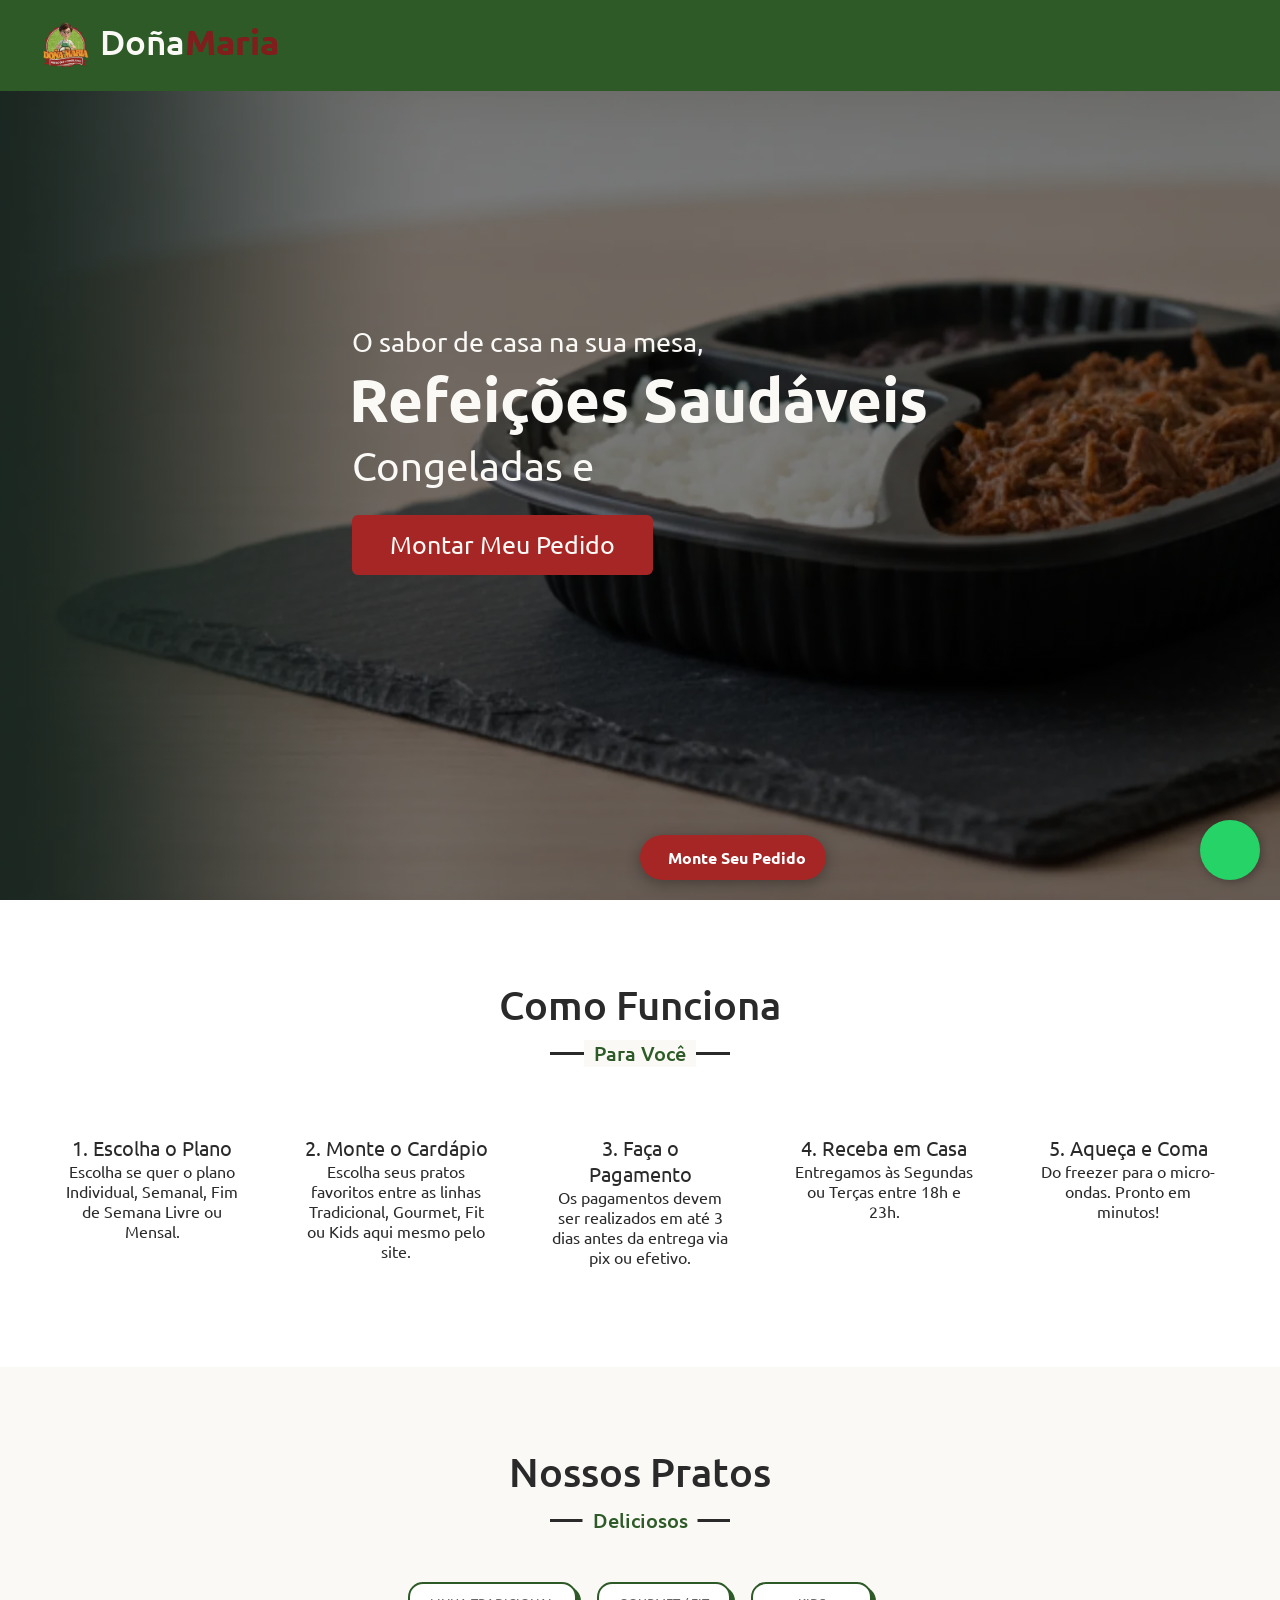
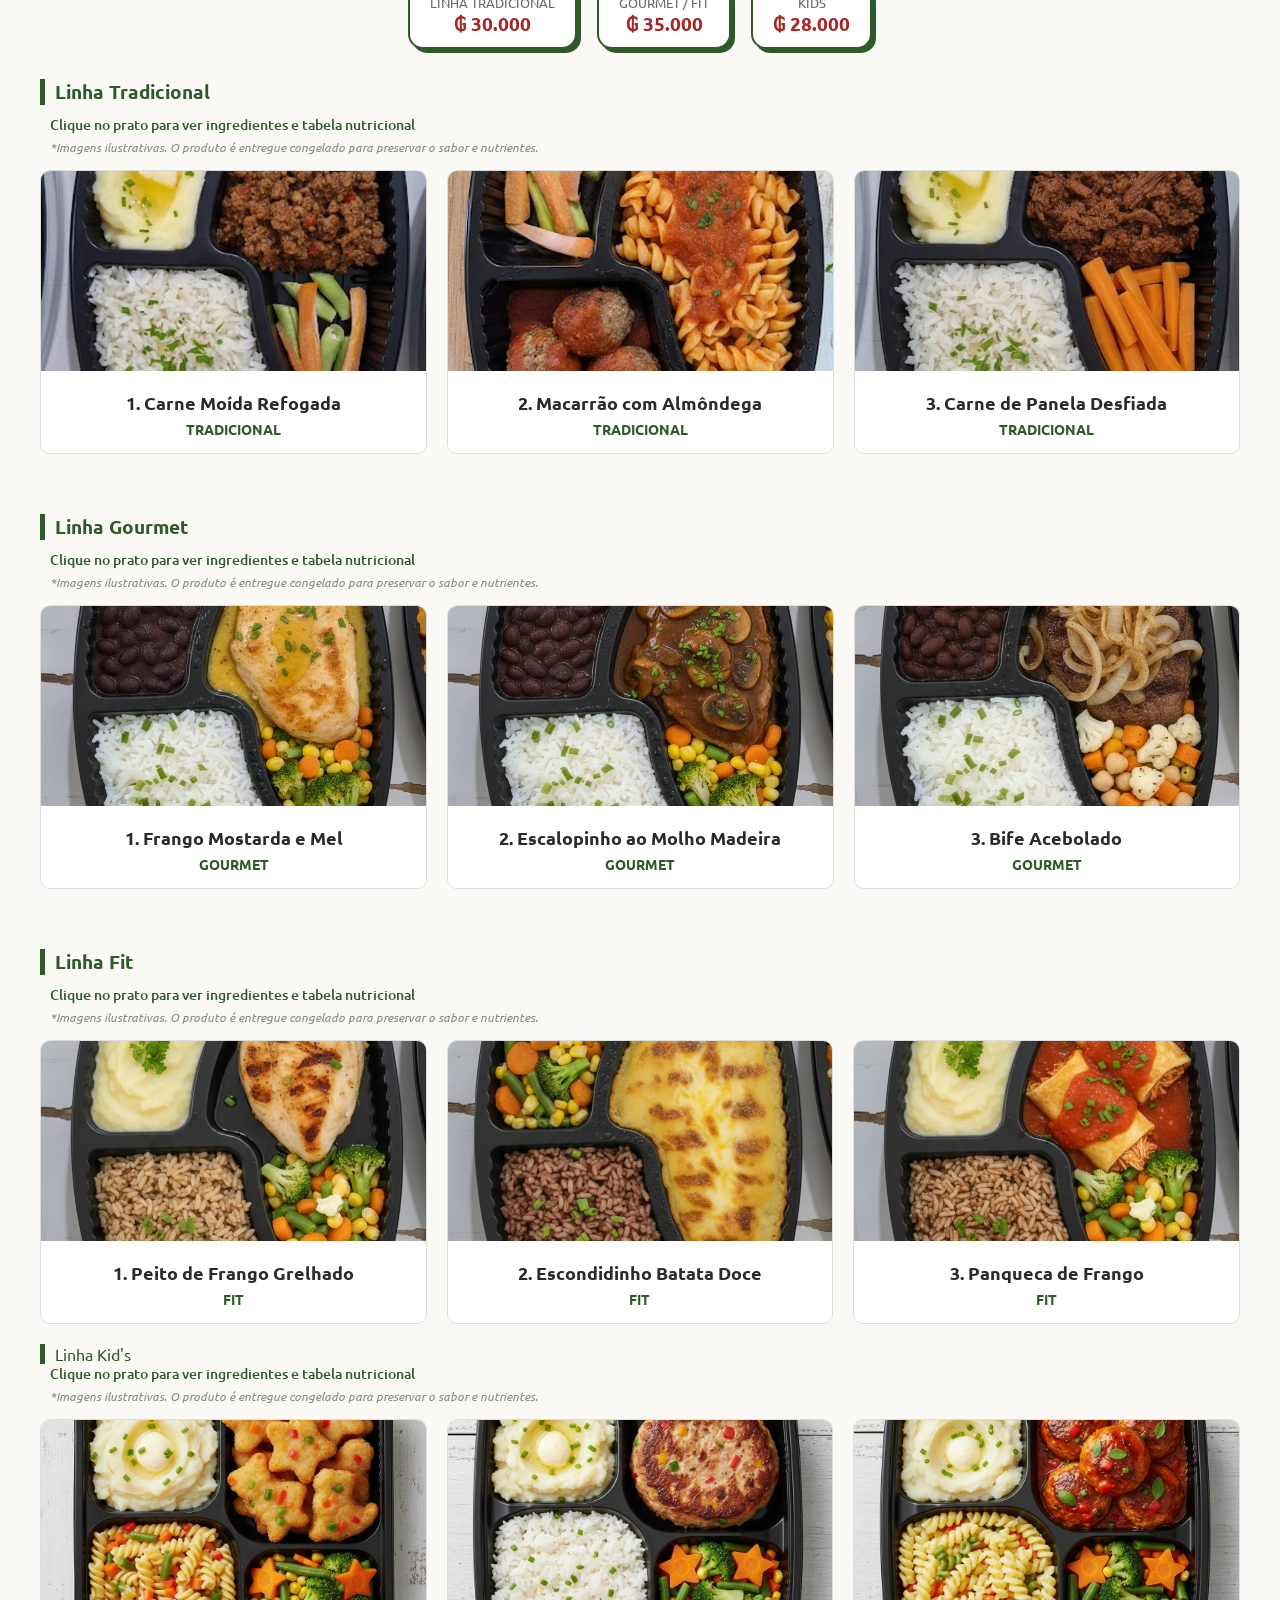
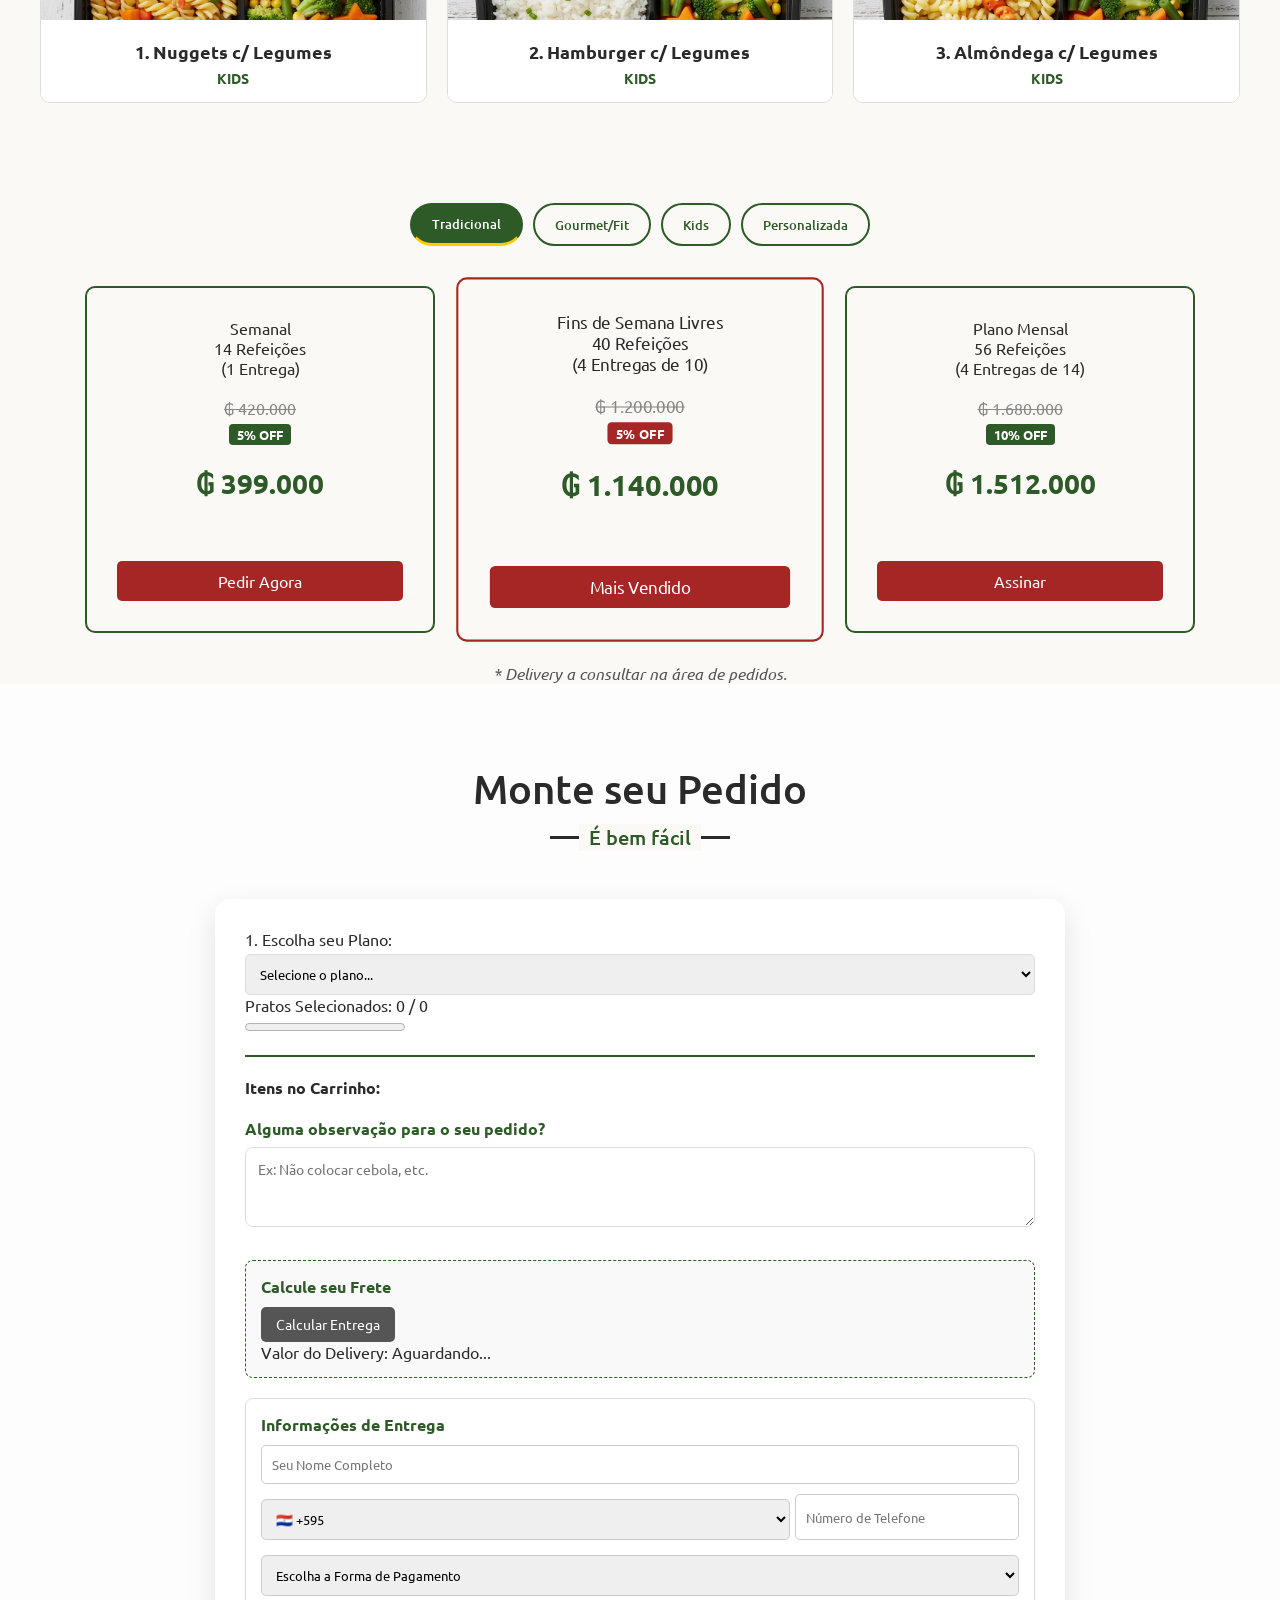
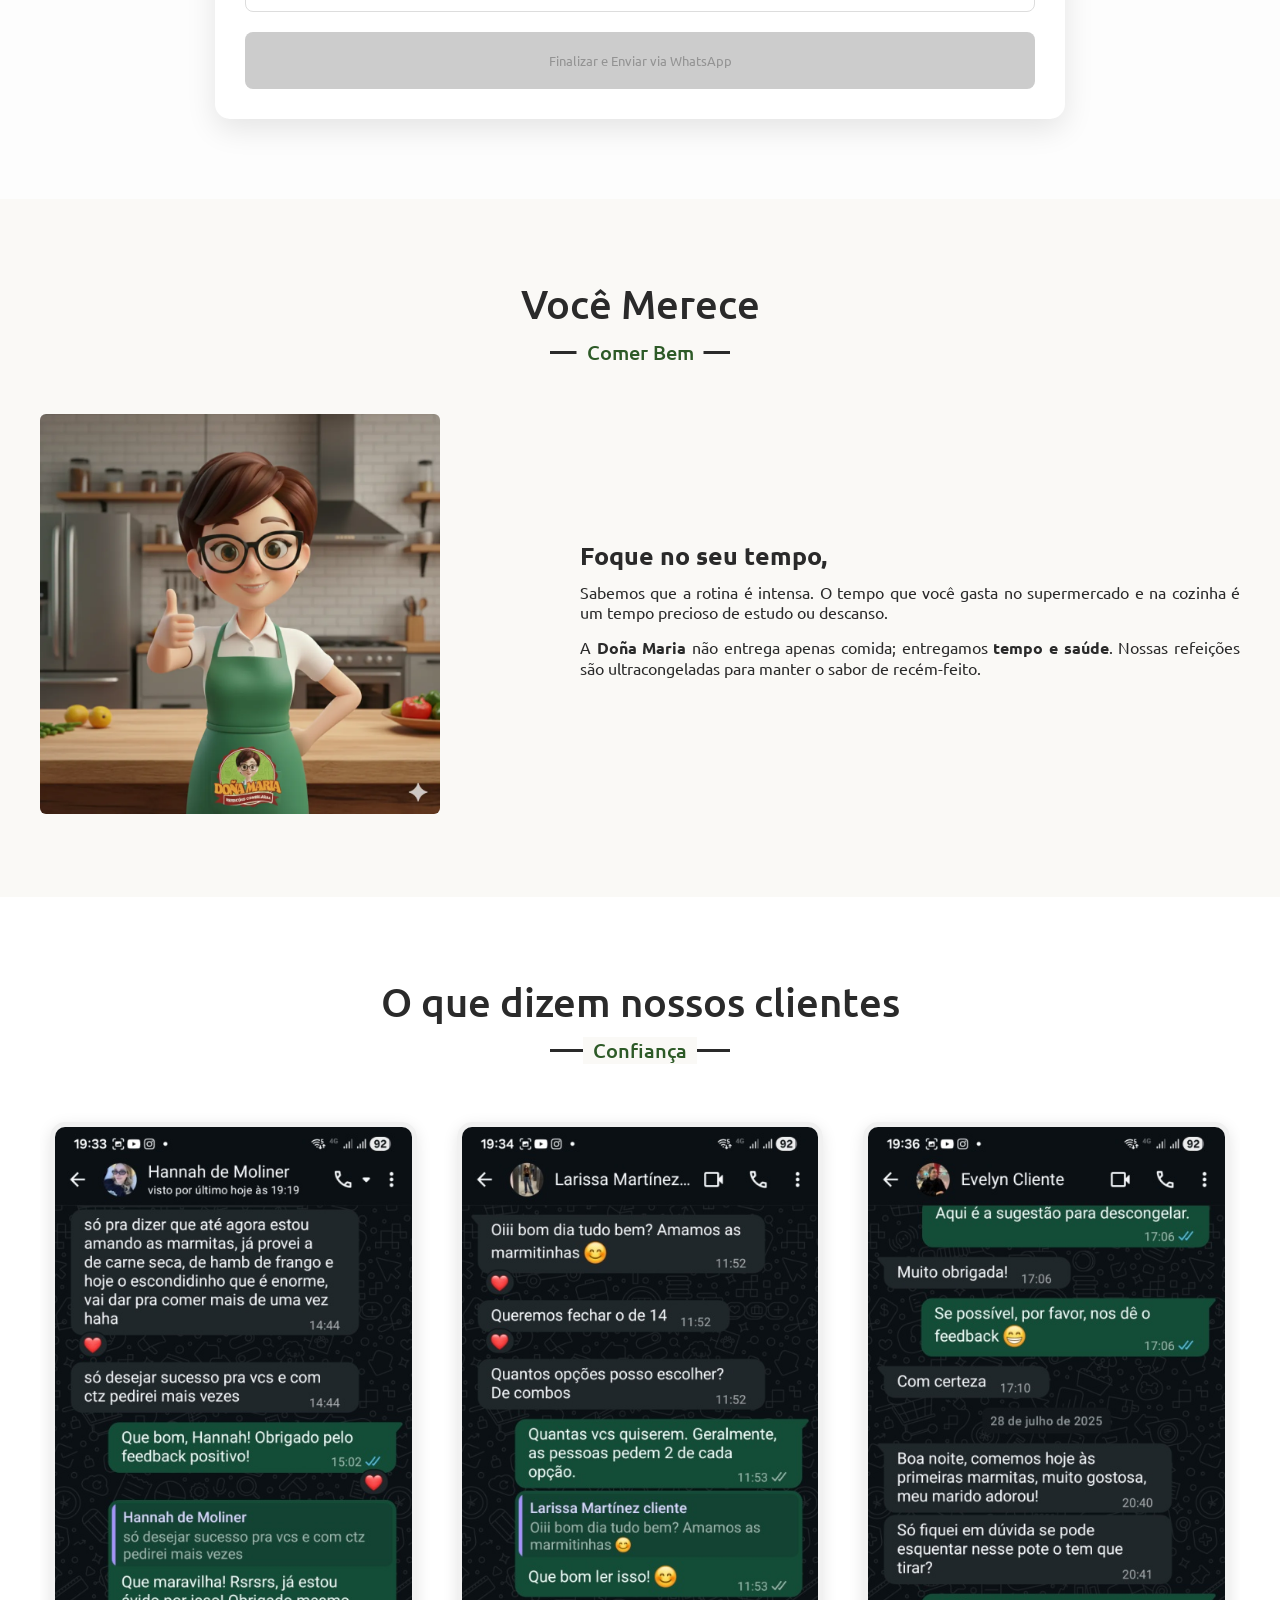
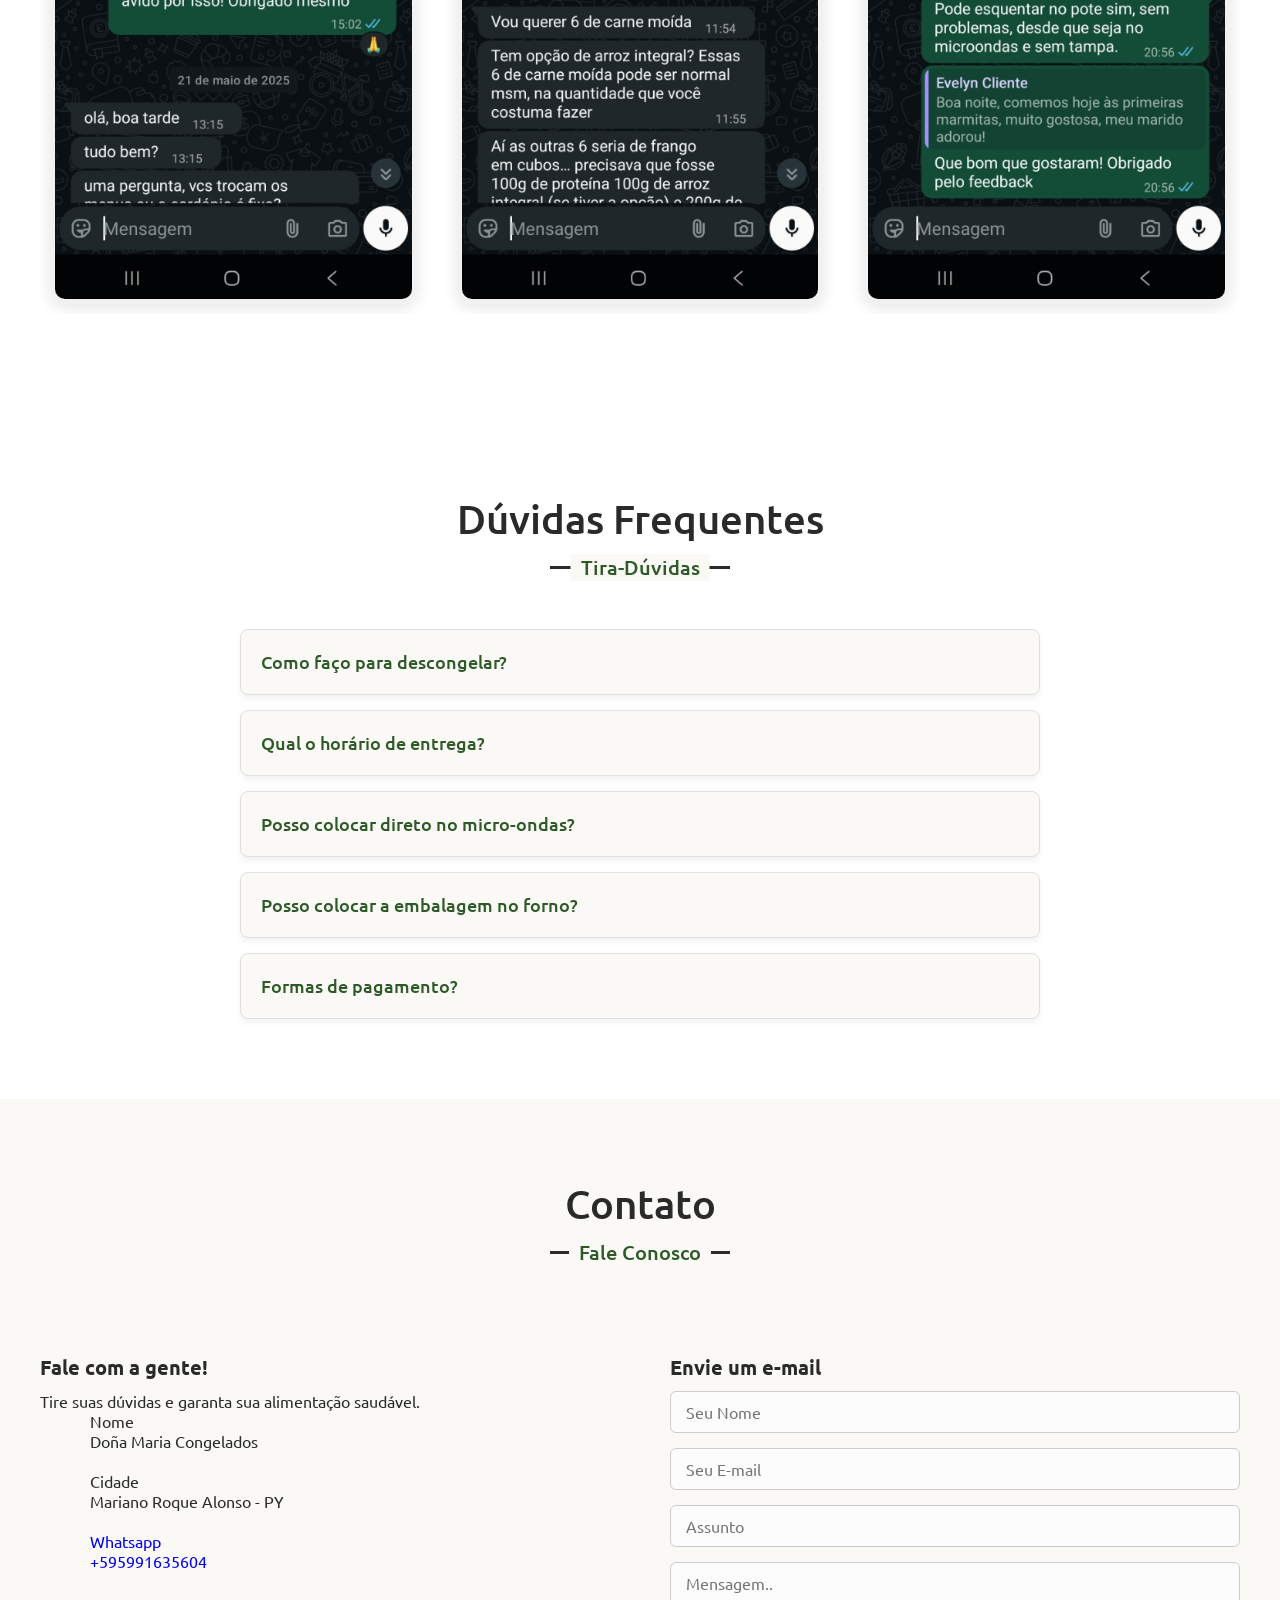
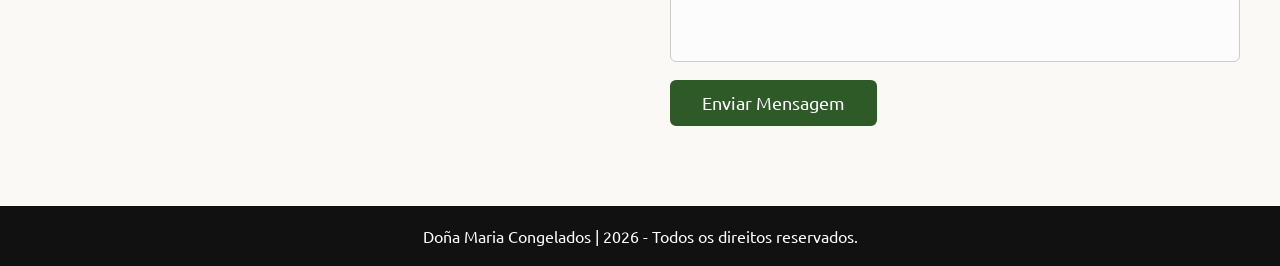
==== commit 05147fa3: "Fix: Sistema de Pedidos" ====
--- a/index.html
+++ b/index.html
@@ -433,11 +433,34 @@
                     <button onclick="obterLocalizacaoEFrete()" id="btn-calcular-frete" class="btn-frete" style="background: #555; color: white; padding: 8px 15px; border: none; border-radius: 5px; cursor: pointer; font-size: 14px;">
                         <i class="fas fa-location-arrow"></i> Calcular Entrega
                     </button>
-                    <p>Valor do Frete: <span id="valor-frete-display">Aguardando...</span></p>
+                    <p>Valor do Delivery: <span id="valor-frete-display">Aguardando...</span></p>
                 </div>
                 <div id="resultado-frete" style="margin-top: 10px; display: none;">
                     <p><strong>Distância:</strong> <span id="distancia-km"></span> km | <strong>Taxa:</strong> <span id="valor-frete" style="font-weight: bold; color: #2D5A27;"></span></p>
                 </div>
+            </div>
+
+            <div class="checkout-form" style="margin-top: 20px; padding: 15px; background: #fff; border-radius: 8px; border: 1px solid #ddd;">
+                <h4 style="color: #2D5A27; margin-bottom: 10px;">Informações de Entrega</h4>
+                
+                <input type="text" id="cliente-nome" placeholder="Seu Nome Completo" style="width: 100%; padding: 10px; margin-bottom: 10px; border: 1px solid #ccc; border-radius: 5px;">
+                
+                <div class="phone-group" style="display: flex; gap: 5px; margin-bottom: 10px;">
+                    <select id="cliente-ddi" style="padding: 10px; border: 1px solid #ccc; border-radius: 5px;">
+                        <option value="+595" selected>🇵🇾 +595</option>
+                        <option value="+55">🇧🇷 +55</option>
+                        <option value="+54">🇦🇷 +54</option>
+                    </select>
+                    <input type="tel" id="cliente-tel" placeholder="Número de Telefone" style="flex: 1; padding: 10px; border: 1px solid #ccc; border-radius: 5px;">
+                </div>
+
+                <select id="forma-pagamento" style="width: 100%; padding: 10px; border: 1px solid #ccc; border-radius: 5px;">
+                    <option value="">Escolha a Forma de Pagamento</option>
+                    <option value="Efetivo">Efetivo</option>
+                    <option value="Pix">Pix</option>
+                    <option value="Transferência">Transferência</option>
+                    <option value="Cartão de Crédito">Cartão de Crédito</option>
+                </select>
             </div>
 
             <button id="btn-whatsapp" class="disabled" onclick="enviarPedidoZap()" disabled>
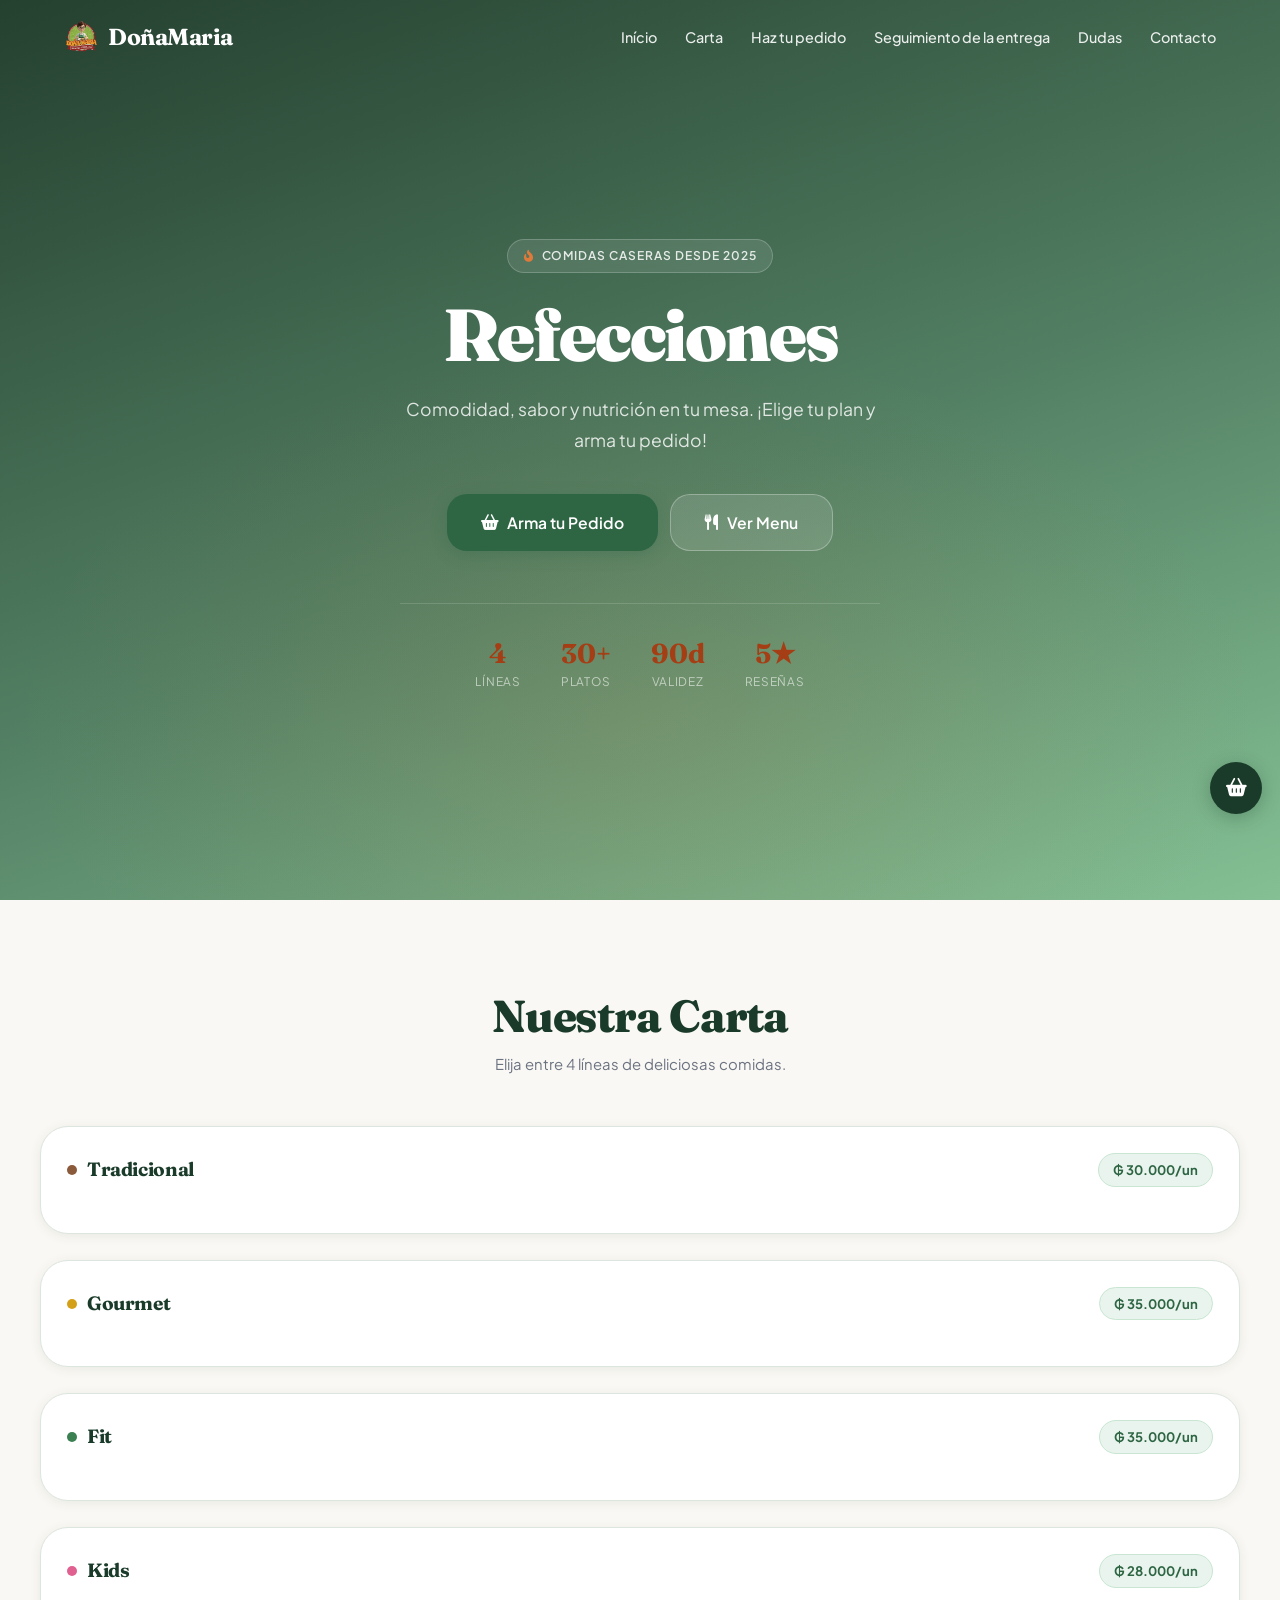
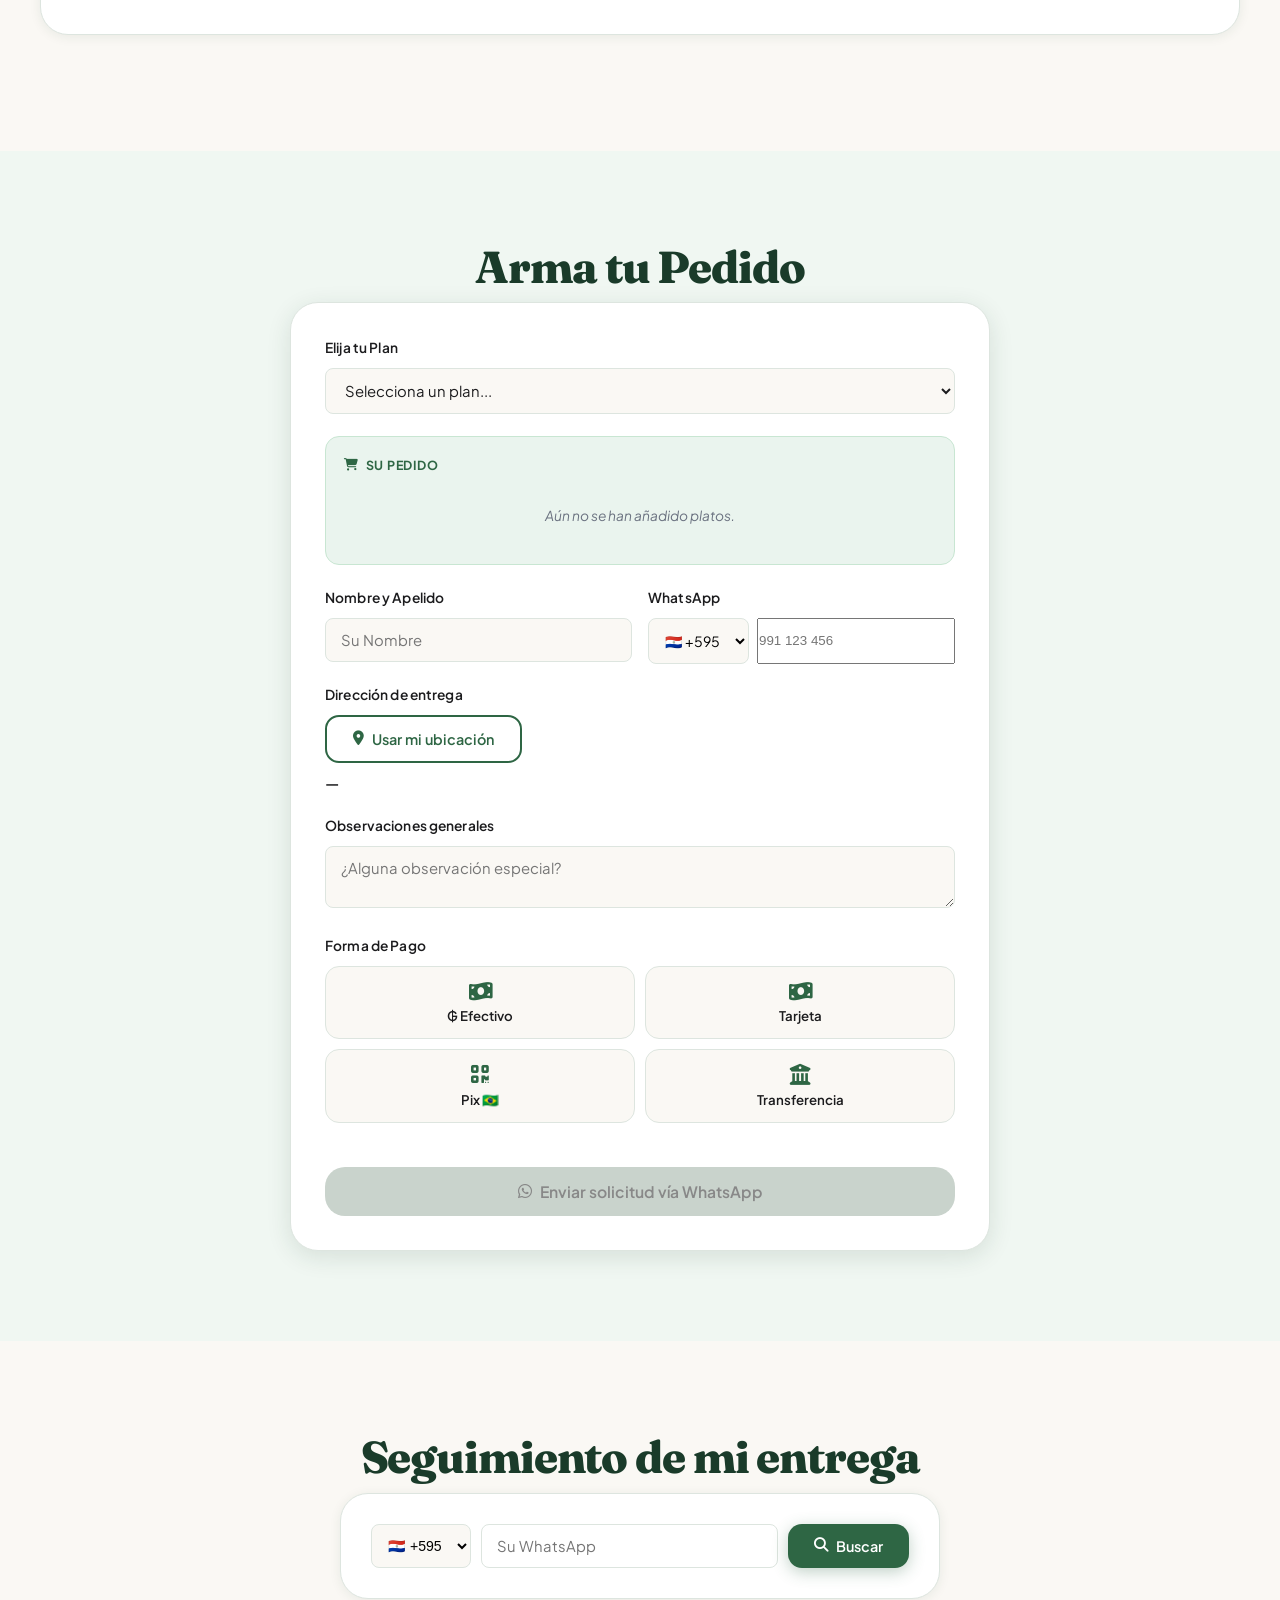
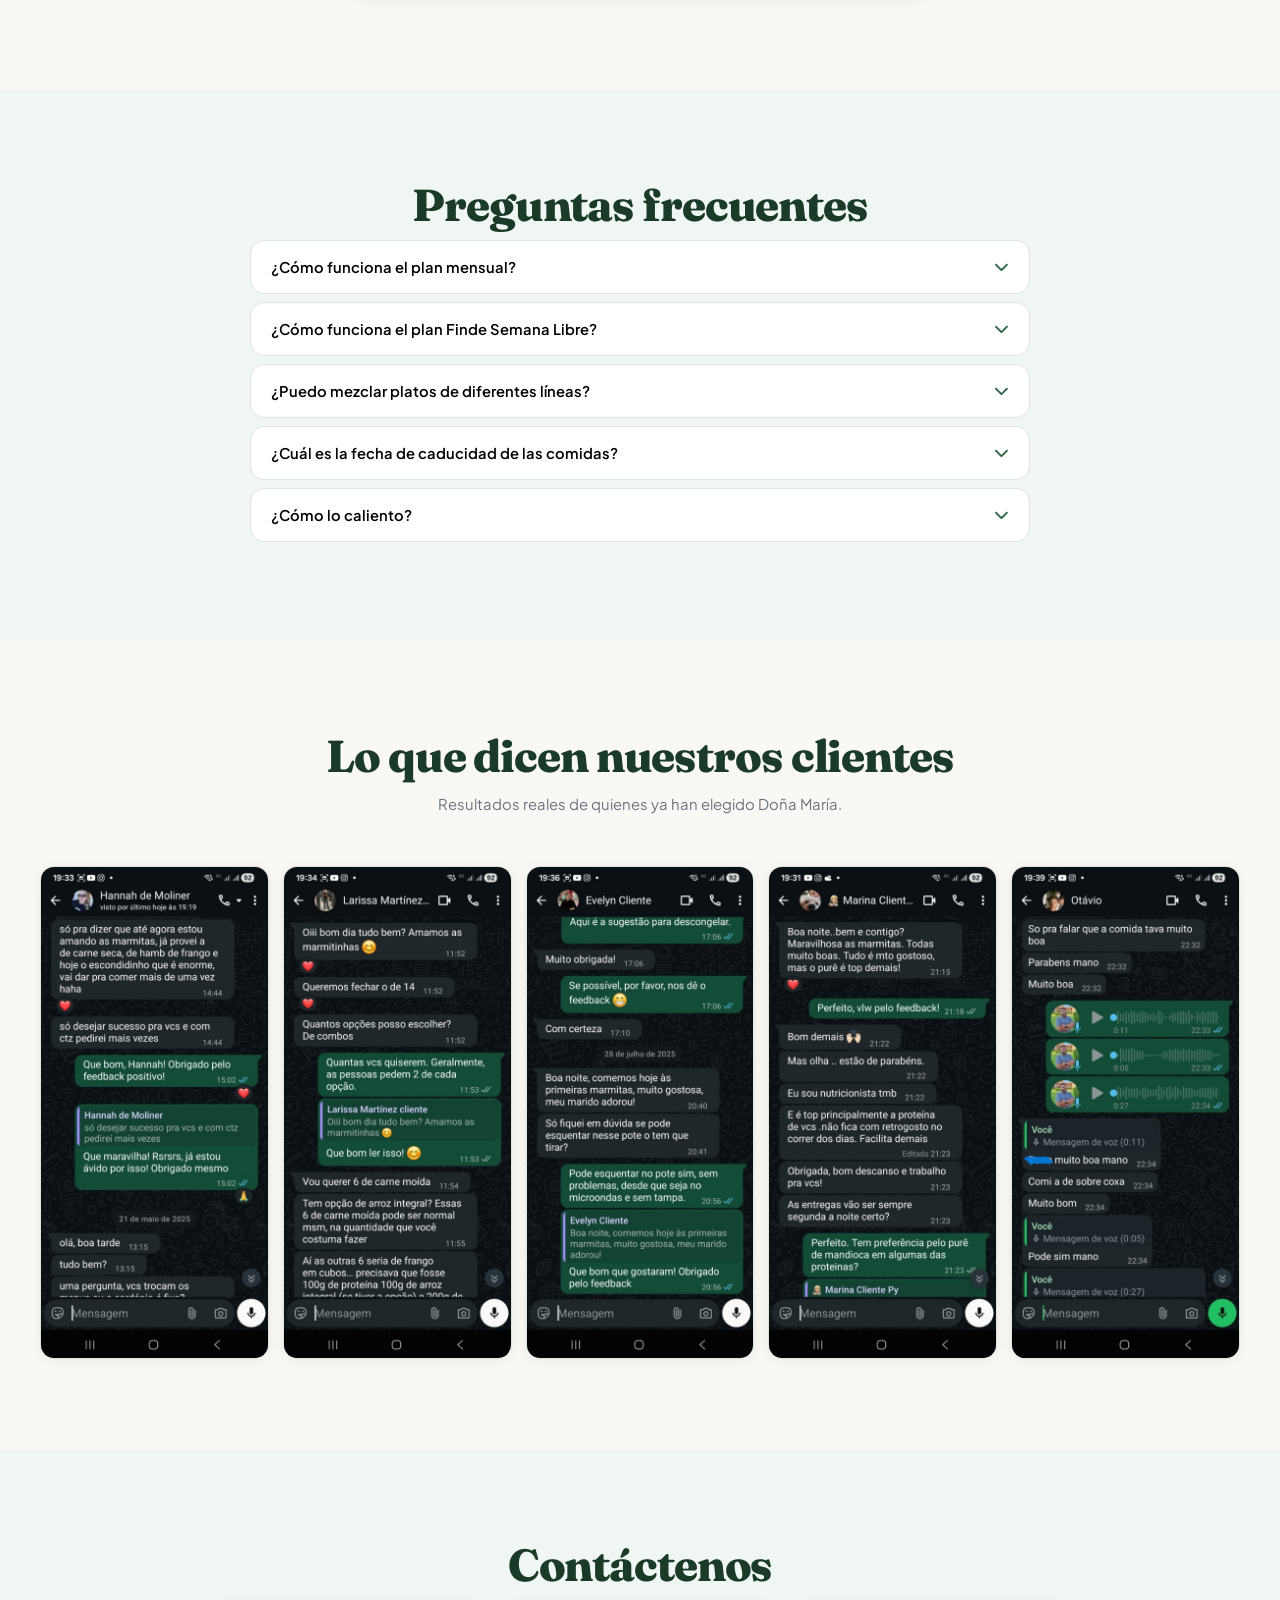
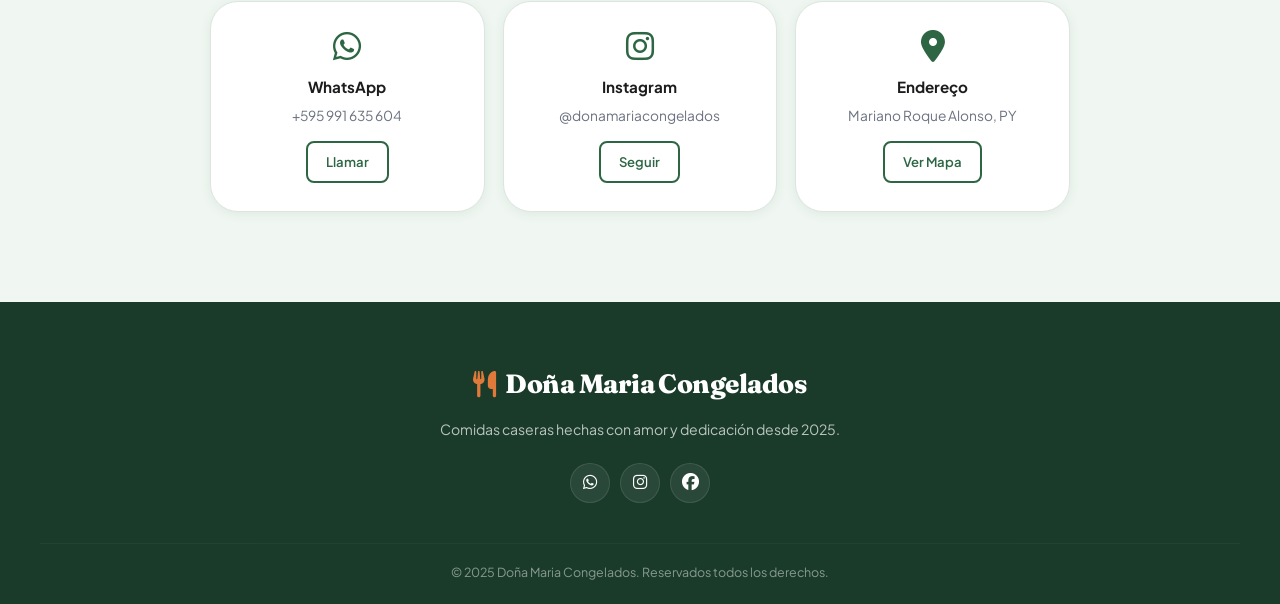
==== commit 53f7f600: "replace all site" ====
--- a/index.html
+++ b/index.html
@@ -1,663 +1,564 @@
 <!DOCTYPE html>
-<html lang="pt-br">
+<html lang="pt-BR">
 <head>
-    <meta charset="UTF-8">
-    <meta http-equiv="X-UA-Compatible" content="IE=edge">
-    <meta name="viewport" content="width=device-width, initial-scale=1.0">
-    <meta name="description" content="Doña Maria Congelados: Comida caseira, saudável e prática em Ciudad del Este. Planos semanais e mensais para facilitar sua rotina.">
-    <meta name="keywords" content="marmita congelada, comida saudavel, Ciudad del Este, Paraguay, Doña Maria, planos de alimentação">
-    <meta name="author" content="Doña Maria Congelados">
-    <meta property="og:type" content="website">
-    <meta property="og:url" content="https://maycomorais.github.io/Doña-maria-congelados/"> <meta property="og:title" content="Doña Maria Congelados | Sabor de Casa pronto quando você quiser">
-    <meta property="og:description" content="Escolha seu plano, monte seu cardápio e receba suas refeições prontas em casa.">
-    <meta property="og:image" content="https://maycomorais.github.io/Doña-maria-congelados/img/logo_2.png"> <meta property="twitter:card" content="summary_large_image">
-    <meta property="twitter:title" content="Doña Maria Congelados">
-    <meta property="twitter:description" content="Marmitas congeladas saudáveis e deliciosas.">
-    <title>Doña Maria Congelados</title>
-    
-    <link rel="shortcut icon" href="img/favicon.webp" type="image/x-icon">
-    
-    <script src="https://cdnjs.cloudflare.com/ajax/libs/typed.js/2.0.11/typed.min.js"></script>
-    <link rel="stylesheet" href="https://cdnjs.cloudflare.com/ajax/libs/OwlCarousel2/2.3.4/assets/owl.carousel.min.css">
-    <script src="https://kit.fontawesome.com/c08d346443.js" crossorigin="anonymous"></script>
-    
-    <link rel="stylesheet" href="style.css">
+  <meta charset="UTF-8">
+  <meta name="viewport" content="width=device-width, initial-scale=1.0">
+  <title>Doña Maria Congelados — Refecciones Caseras</title>
+  <link rel="preconnect" href="https://fonts.googleapis.com">
+  <link rel="preconnect" href="https://fonts.gstatic.com" crossorigin>
+  <link href="https://fonts.googleapis.com/css2?family=Fraunces:ital,opsz,wght@0,9..144,300;0,9..144,500;0,9..144,700;0,9..144,900;1,9..144,300;1,9..144,500&family=Plus+Jakarta+Sans:wght@300;400;500;600;700&display=swap" rel="stylesheet">
+  <link rel="stylesheet" href="https://cdnjs.cloudflare.com/ajax/libs/font-awesome/6.4.0/css/all.min.css">
+  <script src="https://cdn.jsdelivr.net/npm/typed.js@2.0.12"></script>
+  <script src="https://cdn.jsdelivr.net/npm/@supabase/supabase-js@2"></script>
+  <link rel="stylesheet" href="style.css">
 </head>
 <body>
-    <div class="scroll-up-btn">
-        <i class="fas fa-angle-up"></i>
-    </div>
-
-    <a href="#montar-prato" class="float-btn-order">
-        <i class="fas fa-utensils"></i> Monte Seu Pedido
-    </a>
-
-    <div class="navbar">
-        <div class="max-width">
-            <div class="logo">
-                <a href="#">
-                    <img src="img/Logo_3.webp" alt="Dona Maria Logo">Doña<span>Maria</span></a></div>
-            <ul class="menu">
-                <li><a href="#home" class="menu-btn">Início</a></li>
-                <li><a href="#how-it-works" class="menu-btn">Como Funciona</a></li>
-                <li><a href="#projects" class="menu-btn">Pratos</a></li>
-                <li><a href="#skills" class="menu-btn">Planos</a></li>
-                <li><a href="#montar-prato" class="menu-btn" style="color:#A62626; font-weight:bold;">Fazer Pedido</a></li>
-                <li><a href="#about" class="menu-btn">Sobre</a></li>
-                <li><a href="#contact" class="menu-btn">Contato</a></li>
-            </ul>
-            <div class="menu-btn">
-                <i class="fas fa-bars"></i>
-            </div>
-        </div>
-    </div>
-    
-    <section class="home" id="home">
-        <div class="max-width">
-            <div class="home-content">
-                <div class="text1">O sabor de casa na sua mesa,</div>
-                <div class="text2">Refeições Saudáveis</div>
-                <div class="text3">Congeladas e <br><span class="typing"></span></div>
-                <a href="#montar-prato">Montar Meu Pedido</a>
-            </div>
-        </div>
-    </section>    
-
-    <section class="services" id="how-it-works" style="background:#fff;">
-        <div class="max-width">
-            <h2 class="title">Como Funciona</h2>
-            <div class="serv-content" style="justify-content: center; text-align: center; display: flex; flex-wrap: wrap; gap: 20px;">
-                
-                <div class="card" style="flex: 1; min-width: 200px; padding: 20px;">
-                    <div class="box">
-                        <i class="fas fa-list-alt" style="font-size: 40px; color: #2D5A27; margin-bottom:15px;"></i>
-                        <div class="text" style="font-size:20px;">1. Escolha o Plano</div>
-                        <p>Escolha se quer o plano Individual, Semanal, Fim de Semana Livre ou Mensal.</p>
-                    </div>
-                </div>
-
-                <div class="card" style="flex: 1; min-width: 200px; padding: 20px;">
-                    <div class="box">
-                        <i class="fas fa-check-square" style="font-size: 40px; color: #2D5A27; margin-bottom:15px;"></i>
-                        <div class="text" style="font-size:20px;">2. Monte o Cardápio</div>
-                        <p>Escolha seus pratos favoritos entre as linhas Tradicional, Gourmet, Fit ou Kids aqui mesmo pelo site.</p>
-                    </div>
-                </div>
-
-                 <div class="card" style="flex: 1; min-width: 200px; padding: 20px;">
-                    <div class="box">
-                        <i class="fas fa-money-bill" style="font-size: 40px; color: #2D5A27; margin-bottom:15px;"></i>
-                        <div class="text" style="font-size:20px;">3. Faça o Pagamento</div>
-                        <p>Os pagamentos devem ser realizados em até 3 dias antes da entrega via pix ou efetivo.</p>
-                    </div>
-                </div>
-
-                <div class="card" style="flex: 1; min-width: 200px; padding: 20px;">
-                    <div class="box">
-                        <i class="fas fa-truck" style="font-size: 40px; color: #2D5A27; margin-bottom:15px;"></i>
-                        <div class="text" style="font-size:20px;">4. Receba em Casa</div>
-                        <p>Entregamos às Segundas ou Terças entre 18h e 23h.</p>
-                    </div>
-                </div>
-
-                <div class="card" style="flex: 1; min-width: 200px; padding: 20px;">
-                    <div class="box">
-                        <i class="fas fa-fire" style="font-size: 40px; color: #2D5A27; margin-bottom:15px;"></i>
-                        <div class="text" style="font-size:20px;">5. Aqueça e Coma</div>
-                        <p>Do freezer para o micro-ondas. Pronto em minutos!</p>
-                    </div>
-                </div>
-
-            </div>
-        </div>
-    </section>
-
-    <section class="projects" id="projects">
-        <div class="max-width">
-            <h2 class="title">Nossos Pratos</h2>
-        
-        <div class="price-banner">
-            <div class="price-tag">
-                <span>Linha Tradicional</span>
-                <strong>₲ 30.000</strong>
-            </div>
-            <div class="price-tag">
-                <span>Gourmet / Fit </span>
-                <strong>₲ 35.000</strong>
-            </div>
-            <div class="price-tag">
-                <span>Kids</span>
-                <strong>₲ 28.000</strong>
-            </div>
-        </div>
-            
-            <h3 class="line-title" style="color:#2D5A27; margin: 20px 0 10px; border-left: 5px solid #2D5A27; padding-left: 10px;">Linha Tradicional</h3>
-            <div class="carousel-info">
-                <span><i class="fas fa-info-circle"></i> Clique no prato para ver ingredientes e tabela nutricional</span>
-                <p class="img-disclaimer">*Imagens ilustrativas. O produto é entregue congelado para preservar o sabor e nutrientes.</p>
-            </div>
-            <div class="carousel owl-carousel">
-                <div class="card" onclick="abrirDetalhes('trad1')"><div class="img-container"><img src="img/carne-moída.webp"></div><div class="box"><div class="text">1. Carne Moída Refogada</div><p class="plate-line">Tradicional</p></div></div>
-                <div class="card" onclick="abrirDetalhes('trad2')"><div class="img-container"><img src="img/macarrao-com-almondega.webp"></div><div class="box"><div class="text">2. Macarrão com Almôndega</div><p class="plate-line">Tradicional</p></div></div>
-                <div class="card" onclick="abrirDetalhes('trad3')"><div class="img-container"><img src="img/carne-desfiada.webp"></div><div class="box"><div class="text">3. Carne de Panela Desfiada</div><p class="plate-line">Tradicional</p></div></div>
-                <div class="card" onclick="abrirDetalhes('trad4')"><div class="img-container"><img src="img/carre-suino.webp"></div><div class="box"><div class="text">4. Carré Suíno</div><p class="plate-line">Tradicional</p></div></div>
-                <div class="card" onclick="abrirDetalhes('trad5')"><div class="img-container"><img src="img/frango-cremoso.webp"></div><div class="box"><div class="text">5. Frango em Cubos Cremoso</div><p class="plate-line">Tradicional</p></div></div>
-                <div class="card" onclick="abrirDetalhes('trad6')"><div class="img-container"><img src="img/sobrecoxa.webp"></div><div class="box"><div class="text">6. Sobrecoxa Assada</div><p class="plate-line">Tradicional</p></div></div>
-                <div class="card" onclick="abrirDetalhes('trad7')"><div class="img-container"><img src="img/frango-desfiado.webp"></div><div class="box"><div class="text">7. Frango Desfiado</div><p class="plate-line">Tradicional</p></div></div>
-                <div class="card" onclick="abrirDetalhes('trad8')"><div class="img-container"><img src="img/parmegiana.webp"></div><div class="box"><div class="text">8. Frango a Parmegiana</div><p class="plate-line">Tradicional</p></div></div>
-                <div class="card" onclick="abrirDetalhes('trad9')"><div class="img-container"><img src="img/Frango Xadrez.webp"></div><div class="box"><div class="text">9. Frango Xadrez</div><p class="plate-line">Tradicional</p></div></div>
-                <div class="card" onclick="abrirDetalhes('trad10')"><div class="img-container"><img src="img/strogonoff.webp"></div><div class="box"><div class="text">10. Strogonoff de Frango</div><p class="plate-line">Tradicional</p></div></div>
-            </div>
-
-            <h3 class="line-title" style="color:#2D5A27; margin: 40px 0 10px; border-left: 5px solid #2D5A27; padding-left: 10px;">Linha Gourmet</h3>
-            <div class="carousel-info">
-                <span><i class="fas fa-info-circle"></i> Clique no prato para ver ingredientes e tabela nutricional</span>
-                <p class="img-disclaimer">*Imagens ilustrativas. O produto é entregue congelado para preservar o sabor e nutrientes.</p>
-            </div>
-            <div class="carousel owl-carousel">
-                <div class="card" onclick="abrirDetalhes('gourmet1')"><div class="img-container"><img src="img/mostarda-e-mel.webp"></div><div class="box"><div class="text">1. Frango Mostarda e Mel</div><p class="plate-line">Gourmet</p></div></div>
-                <div class="card" onclick="abrirDetalhes('gourmet2')"><div class="img-container"><img src="img/escalopinho.webp"></div><div class="box"><div class="text">2. Escalopinho ao Molho Madeira</div><p class="plate-line">Gourmet</p></div></div>
-                <div class="card" onclick="abrirDetalhes('gourmet3')"><div class="img-container"><img src="img/bife acebolado.webp"></div><div class="box"><div class="text">3. Bife Acebolado</div><p class="plate-line">Gourmet</p></div></div>
-                <div class="card" onclick="abrirDetalhes('gourmet4')"><div class="img-container"><img src="img/lombo-suino.webp"></div><div class="box"><div class="text">4. Lombo Suíno Agridoce</div><p class="plate-line">Gourmet</p></div></div>
-                <div class="card" onclick="abrirDetalhes('gourmet5')"><div class="img-container"><img src="img/costelinha-barbecue.webp"></div><div class="box"><div class="text">5. Costelinha BBQ</div><p class="plate-line">Gourmet</p></div></div>
-                <div class="card" onclick="abrirDetalhes('gourmet6')"><div class="img-container"><img src="img/rocambole.webp"></div><div class="box"><div class="text">6. Rocambole de Frango</div><p class="plate-line">Gourmet</p></div></div>
-                <div class="card" onclick="abrirDetalhes('gourmet7')"><div class="img-container"><img src="img/escondidinho.webp"></div><div class="box"><div class="text">7. Escondidinho</div><p class="plate-line">Gourmet</p></div></div>
-                <div class="card" onclick="abrirDetalhes('gourmet8')"><div class="img-container"><img src="img/charuto.webp"></div><div class="box"><div class="text">8. Charuto de Repolho</div><p class="plate-line">Gourmet</p></div></div>
-                <div class="card" onclick="abrirDetalhes('gourmet9')"><div class="img-container"><img src="img/strogonoff-de-carne.webp"></div><div class="box"><div class="text">9. Strogonoff de Carne</div><p class="plate-line">Gourmet</p></div></div>
-                <div class="card" onclick="abrirDetalhes('gourmet10')"><div class="img-container"><img src="img/iscas-de-frango.webp"></div><div class="box"><div class="text">10. Iscas ao Molho Mostarda</div><p class="plate-line">Gourmet</p></div></div>
-            </div>
-
-            <h3 class="line-title" style="color:#2D5A27; margin: 40px 0 10px; border-left: 5px solid #2D5A27; padding-left: 10px;">Linha Fit</h3>
-            <div class="carousel-info">
-                <span><i class="fas fa-info-circle"></i> Clique no prato para ver ingredientes e tabela nutricional</span>
-                <p class="img-disclaimer">*Imagens ilustrativas. O produto é entregue congelado para preservar o sabor e nutrientes.</p>
-            </div>
-            <div class="carousel owl-carousel">
-                <div class="card" onclick="abrirDetalhes('fit1')"><div class="img-container"><img src="img/frango-grelhado.webp"></div><div class="box"><div class="text">1. Peito de Frango Grelhado</div><p class="plate-line">Fit</p></div></div>
-                <div class="card" onclick="abrirDetalhes('fit2')"><div class="img-container"><img src="img/escondidinho-batata-doce.webp"></div><div class="box"><div class="text">2. Escondidinho Batata Doce</div><p class="plate-line">Fit</p></div></div>
-                <div class="card" onclick="abrirDetalhes('fit3')"><div class="img-container"><img src="img/panqueca-frango.webp"></div><div class="box"><div class="text">3. Panqueca de Frango</div><p class="plate-line">Fit</p></div></div>
-                <div class="card" onclick="abrirDetalhes('fit4')"><div class="img-container"><img src="img/patinho-sugo.webp"></div><div class="box"><div class="text">4. Patinho Moído ao Sugo</div><p class="plate-line">Fit</p></div></div>
-                <div class="card" onclick="abrirDetalhes('fit5')"><div class="img-container"><img src="img/frango-em-cubos-grelhado.webp"></div><div class="box"><div class="text">5. Frango em Cubos Grelhado</div><p class="plate-line">Fit</p></div></div>
-                <div class="card" onclick="abrirDetalhes('fit6')"><div class="img-container"><img src="img/picadinho-patinho.webp"></div><div class="box"><div class="text">6. Picadinho de Patinho</div><p class="plate-line">Fit</p></div></div>
-            </div>
-
-            <h  3 class="line-title" style="color:#2D5A27; margin: 40px 0 10px; border-left: 5px solid #2D5A27; padding-left: 10px;">Linha Kid's</h3>
-            <div class="carousel-info">
-                <span><i class="fas fa-info-circle"></i> Clique no prato para ver ingredientes e tabela nutricional</span>
-                <p class="img-disclaimer">*Imagens ilustrativas. O produto é entregue congelado para preservar o sabor e nutrientes.</p>
-            </div>
-            <div class="carousel owl-carousel">
-                <div class="card" onclick="abrirDetalhes('kids1')">
-                    <div class="img-container">
-                        <img src="img/nuggets.webp">
-                    </div>
-                    <div class="box">
-                        <div class="text">1. Nuggets c/ Legumes</div>
-                        <p class="plate-line">Kids</p>
-                    </div>
-                </div>
-                
-                <div class="card" onclick="abrirDetalhes('kids2')">
-                    <div class="img-container">
-                        <img src="img/hamburger.webp">
-                    </div>
-                    <div class="box">
-                        <div class="text">2. Hamburger c/ Legumes</div>
-                        <p class="plate-line">Kids</p>
-                    </div>
-                </div>
-                
-                <div class="card" onclick="abrirDetalhes('kids3')">
-                    <div class="img-container">
-                        <img src="img/almondega.webp">
-                    </div>
-                    <div class="box">
-                        <div class="text">3. Almôndega c/ Legumes</div>
-                        <p class="plate-line">Kids</p>
-                    </div>
-                </div>
-                
-                <div class="card" onclick="abrirDetalhes('kids4')">
-                    <div class="img-container">
-                        <img src="img/panqueca-kids.webp">
-                    </div>
-                    <div class="box">
-                        <div class="text">4. Panqueca c/ Legumes</div>
-                        <p class="plate-line">Kids</p>
-                    </div>
-                </div>
-                
-                <div class="card" onclick="abrirDetalhes('kids5')">
-                    <div class="img-container">
-                        <img src="img/escondidinho-kids.webp">
-                    </div>
-                    <div class="box">
-                        <div class="text">5. Escondidinho Colorido</div>
-                        <p class="plate-line">Kids</p>
-                    </div>
-                </div>
-            </div>
-        </div>
-
-    </section>     
-            <div class="line-selector">
-                <button class="tab-btn active" onclick="updatePrices('tradicional', this)">Tradicional</button>
-                <button class="tab-btn" onclick="updatePrices('gourmet', this)">Gourmet/Fit</button>
-                <button class="tab-btn" onclick="updatePrices('kids', this)">Kids</button>
-                <button class="tab-btn" onclick="updatePrices('personalizada', this)">Personalizada</button>
-            </div>
-
-            <div class="skills-content">
-
-                <div class="card-plan">
-                    <div class="box">
-                        <div class="text">Semanal</div>
-                        <p class="plan-desc">14 Refeições<br><span>(1 Entrega)</span></p>
-                        <div class="price-container">
-                            <span class="old-price" id="old-semanal">₲ 420.000</span>
-                            <span class="discount-badge" id="desc-semanal">5% OFF</span>
-                            <h3 id="price-semanal">₲ 399.000</h3>
-                        </div>
-                        <a href="#montar-prato" class="btn-plan">Pedir Agora</a>
-                    </div>
-                </div>
-
-                <div class="card-plan featured">
-                    <div class="box">
-                        <div class="text">Fins de Semana Livres</div>
-                        <p class="plan-desc">40 Refeições<br><span>(4 Entregas de 10)</span></p>
-                        <div class="price-container">
-                            <span class="old-price" id="old-business">₲ 1.200.000</span>
-                            <span class="discount-badge" id="desc-business">5% OFF</span>
-                            <h3 id="price-business">₲ 1.140.000</h3>
-                        </div>
-                        <a href="#montar-prato" class="btn-plan">Mais Vendido</a>
-                    </div>
-                </div>
-
-                <div class="card-plan">
-                    <div class="box">
-                        <div class="text">Plano Mensal</div>
-                        <p class="plan-desc">56 Refeições<br><span>(4 Entregas de 14)</span></p>
-                        <div class="price-container">
-                            <span class="old-price" id="old-libertad">₲ 1.680.000</span>
-                            <span class="discount-badge" id="desc-libertad">10% OFF</span>
-                            <h3 id="price-libertad">₲ 1.512.000</h3>
-                        </div>
-                        <a href="#montar-prato" class="btn-plan">Assinar</a>
-                    </div>
-                </div>
-            </div>
-            <p class="delivery-info">* Delivery a consultar na área de pedidos.</p>
-        </div>
-    </section>
-
-    <section class="menu-selection" id="montar-prato">
-    <div class="max-width">
-        <h2 class="title">Monte seu Pedido</h2>
-        <div class="menu-box">
-            <div class="selection-header" id="container-linha">
-                <div class="field">
-                    <label>1. Escolha seu Plano:</label>
-                    <select id="plano-selecionado" onchange="configurarPlano()">
-                        <option value="">Selecione o plano...</option>
-                        <option value="Individual">Individual / Degustação</option>
-                        <option value="Semanal">Semanal (14 pratos)</option>
-                        <option value="FDS">Fins de Semana Livres (10 pratos semanais)</option>
-                        <option value="Mensal">Mensal (14 pratos semanais)</option>
-                    </select>
-                    <small id="aviso-linha" style="display:none; color: #666; font-style: italic;">
-                        *Para este plano, recomenda-se escolher pratos da mesma linha (ex: só Fit).
-                    </small>
-                </div>
-                <p id="counter">Pratos Selecionados: <span id="atual">0</span> / <span id="limite-txt">0</span></p>
-                <progress id="progresso" value="0" max="14"></progress>
-            </div>
-
-            <div id="controles-prato" style="display:none;">
-                <div class="field">
-                    <label>2. Escolha a Linha:</label>
-                    <select id="linha-escolhida" onchange="atualizarOpcoesItens()">
-                        <option value="Tradicional">Linha Tradicional</option>
-                        <option value="Gourmet">Linha Gourmet</option>
-                        <option value="Kids">Linha Kids</option>
-                        <option value="Fit">Linha Fit</option>
-                    </select>
-                </div>
-
-                <div class="field checkbox-personalizado">
-                    <input type="checkbox" id="is-personalizado" onchange="togglePersonalizado()">
-                    <label for="is-personalizado">Desejo personalizar as gramas deste prato</label>
-                </div>
-
-                <div class="field">
-                    <label>3. Proteína (Escolha 1):</label>
-                    <select id="select-proteina"></select>
-                    <div id="g-prot-container" style="display:none; margin-top:5px;">
-                        <input type="number" id="g-prot" placeholder="Gramas da Proteína (ex: 150)">
-                    </div>
-                </div>
-
-                <div class="field">
-                    <label style="font-weight:bold;">4. Acompanhamentos Base (Escolha até 2):</label>
-                    <div class="options-container" id="base-sides" style="display: grid; grid-template-columns: 1fr 1fr; gap: 15px; margin-top: 10px;">
-                        
-                        <div class="acomp-item-wrapper">
-                            <label class="option-item">
-                                <input type="checkbox" name="acomp_base" value="Arroz Branco"> <span>Arroz Branco</span>
-                            </label>
-                            <input type="number" class="g-acomp" placeholder="Gramas" style="display:none; width: 80px; margin-top: 5px; margin-left: 25px;">
-                        </div>
-
-                        <div class="acomp-item-wrapper">
-                            <label class="option-item">
-                                <input type="checkbox" name="acomp_base" value="Purê de Batata"> <span>Purê de Batata</span>
-                            </label>
-                            <input type="number" class="g-acomp" placeholder="Gramas" style="display:none; width: 80px; margin-top: 5px; margin-left: 25px;">
-                        </div>
-
-                        <div class="acomp-item-wrapper">
-                            <label class="option-item">
-                                <input type="checkbox" name="acomp_base" value="Feijão Preto"> <span>Feijão Preto</span>
-                            </label>
-                            <input type="number" class="g-acomp" placeholder="Gramas" style="display:none; width: 80px; margin-top: 5px; margin-left: 25px;">
-                        </div>
-
-                        <div class="acomp-item-wrapper">
-                            <label class="option-item">
-                                <input type="checkbox" name="acomp_base" value="Purê de Batata Doce"> <span>Purê de Batata Doce</span>
-                            </label>
-                            <input type="number" class="g-acomp" placeholder="Gramas" style="display:none; width: 80px; margin-top: 5px; margin-left: 25px;">
-                        </div>
-
-                        <div class="acomp-item-wrapper">
-                            <label class="option-item">
-                                <input type="checkbox" name="acomp_base" value="Macarrão"> <span>Macarrão</span>
-                            </label>
-                            <input type="number" class="g-acomp" placeholder="Gramas" style="display:none; width: 80px; margin-top: 5px; margin-left: 25px;">
-                        </div>
-
-                        <div class="acomp-item-wrapper">
-                            <label class="option-item">
-                                <input type="checkbox" name="acomp_base" value="Purê de Abóbora"> <span>Purê de Abóbora</span>
-                            </label>
-                            <input type="number" class="g-acomp" placeholder="Gramas" style="display:none; width: 80px; margin-top: 5px; margin-left: 25px;">
-                        </div>
-
-                    </div>
-                </div>
-
-                <div class="field seleta-container" style="margin-top: 20px; padding: 15px; background: #fdfdfd; border: 1px solid #ddd; border-radius: 8px;">
-                    <label style="font-weight: bold; color: #2D5A27; display: block; margin-bottom: 10px;">
-                        5. Deseja adicionar a Seleta de Legumes?
-                    </label>
-                    
-                    <div style="display: flex; gap: 20px; align-items: center; margin-bottom: 10px;">
-                        <label class="option-item" style="display:flex; align-items:center; gap:8px; cursor:pointer;">
-                            <input type="radio" name="escolha_seleta" value="Sim" checked>
-                            <span>Sim, adicionar</span>
-                        </label>
-                        
-                        <input type="number" id="g-seleta" class="g-acomp" placeholder="Gramas" style="display:none; width: 80px;">
-
-                        <label class="option-item" style="display:flex; align-items:center; gap:8px; cursor:pointer;">
-                            <input type="radio" name="escolha_seleta" value="Não">
-                            <span>Não, obrigado</span>
-                        </label>
-                    </div>
-
-                    <div class="legumes-warning" style="font-size: 13px; color: #555; background: #fffbe6; padding: 10px; border-left: 4px solid #f0ad4e; border-radius: 4px;">
-                        <strong><i class="fas fa-exclamation-triangle"></i> Composição:</strong>
-                        A seleta contém 2 ou mais itens (Cenoura, Brócolis, Couve-Flor, Vagem, Milho-Verde, Beterraba, Ervilha, Champignon).
-                        <br>
-                        <em>*Restrições? Informe nas observações abaixo.</em>
-                    </div>
-                </div>
-
-                <button type="button" onclick="adicionarPratoLista()" class="btn-add">Adicionar Prato ao Carrinho</button>
-            </div>
-
-            <div class="selected-list">
-                <h4>Itens no Carrinho:</h4>
-                <ul id="carrinho-itens"></ul>
-            </div>
-
-            <div class="field observation-field" style="margin-top: 20px;">
-                <label>Alguma observação para o seu pedido?</label>
-                <textarea id="observacoes-gerais" placeholder="Ex: Não colocar cebola, etc." rows="3"></textarea>
-            </div>
-
-            <div class="shipping-box" style="margin-top: 30px; background: #f9f9f9; padding: 15px; border-radius: 8px; border: 1px dashed #2D5A27;">
-                <h4 style="color: #2D5A27; margin-bottom: 10px;"><i class="fas fa-motorcycle"></i> Calcule seu Frete</h4>
-                <div class="frete-container">
-                    <button onclick="obterLocalizacaoEFrete()" id="btn-calcular-frete" class="btn-frete" style="background: #555; color: white; padding: 8px 15px; border: none; border-radius: 5px; cursor: pointer; font-size: 14px;">
-                        <i class="fas fa-location-arrow"></i> Calcular Entrega
-                    </button>
-                    <p>Valor do Delivery: <span id="valor-frete-display">Aguardando...</span></p>
-                </div>
-                <div id="resultado-frete" style="margin-top: 10px; display: none;">
-                    <p><strong>Distância:</strong> <span id="distancia-km"></span> km | <strong>Taxa:</strong> <span id="valor-frete" style="font-weight: bold; color: #2D5A27;"></span></p>
-                </div>
-            </div>
-
-            <div class="checkout-form" style="margin-top: 20px; padding: 15px; background: #fff; border-radius: 8px; border: 1px solid #ddd;">
-                <h4 style="color: #2D5A27; margin-bottom: 10px;">Informações de Entrega</h4>
-                
-                <input type="text" id="cliente-nome" placeholder="Seu Nome Completo" style="width: 100%; padding: 10px; margin-bottom: 10px; border: 1px solid #ccc; border-radius: 5px;">
-                
-                <div class="phone-group" style="display: flex; gap: 5px; margin-bottom: 10px;">
-                    <select id="cliente-ddi" style="padding: 10px; border: 1px solid #ccc; border-radius: 5px;">
-                        <option value="+595" selected>🇵🇾 +595</option>
-                        <option value="+55">🇧🇷 +55</option>
-                        <option value="+54">🇦🇷 +54</option>
-                    </select>
-                    <input type="tel" id="cliente-tel" placeholder="Número de Telefone" style="flex: 1; padding: 10px; border: 1px solid #ccc; border-radius: 5px;">
-                </div>
-
-                <select id="forma-pagamento" style="width: 100%; padding: 10px; border: 1px solid #ccc; border-radius: 5px;">
-                    <option value="">Escolha a Forma de Pagamento</option>
-                    <option value="Efetivo">Efetivo</option>
-                    <option value="Pix">Pix</option>
-                    <option value="Transferência">Transferência</option>
-                    <option value="Cartão de Crédito">Cartão de Crédito</option>
-                </select>
-            </div>
-
-            <button id="btn-whatsapp" class="disabled" onclick="enviarPedidoZap()" disabled>
-                Finalizar e Enviar via WhatsApp
+
+  <!-- NAVBAR -->
+  <nav class="navbar" id="navbar">
+    <div class="nav-container">
+      <a href="#" class="logo">
+        <img src="img/Logo_3.webp" alt="Doña Maria" class="logo-img">
+        <span>Doña<strong>Maria</strong></span>
+      </a>
+      <button class="nav-toggle" id="nav-toggle" aria-label="Abrir menu" aria-expanded="false">
+        <i class="fas fa-bars"></i>
+      </button>
+      <ul class="nav-menu" id="nav-menu">
+        <li><a href="#inicio">Início</a></li>
+        <li><a href="#cardapio">Carta</a></li>
+        <li><a href="#pedido">Haz tu pedido</a></li>
+        <li><a href="#rastrear">Seguimiento de la entrega</a></li>
+        <li><a href="#faq">Dudas</a></li>
+        <li><a href="#contato">Contacto</a></li>
+      </ul>
+    </div>
+    <div class="nav-overlay" id="nav-overlay" hidden></div>
+  </nav>
+
+  <!-- HERO -->
+  <section class="hero" id="inicio">
+    <div class="hero-bg"></div>
+    <div class="hero-content">
+      <div class="hero-eyebrow"><i class="fas fa-fire-alt"></i> Comidas caseras desde 2025</div>
+      <h1 class="hero-title">Refecciones <br><span class="typing-text"></span></h1>
+      <p class="hero-subtitle">Comodidad, sabor y nutrición en tu mesa. ¡Elige tu plan y arma tu pedido!</p>
+      <div class="hero-cta-row">
+        <a href="#pedido" class="btn btn-primary btn-lg">
+          <i class="fas fa-shopping-basket"></i> Arma tu Pedido
+        </a>
+        <a href="#cardapio" class="btn btn-ghost btn-lg">
+          <i class="fas fa-utensils"></i> Ver Menu
+        </a>
+      </div>
+      <div class="hero-stats">
+        <div><span class="hero-stat-val">4</span><span class="hero-stat-label">Líneas</span></div>
+        <div><span class="hero-stat-val">30+</span><span class="hero-stat-label">Platos</span></div>
+        <div><span class="hero-stat-val">90d</span><span class="hero-stat-label">Validez</span></div>
+        <div><span class="hero-stat-val">5★</span><span class="hero-stat-label">Reseñas</span></div>
+      </div>
+    </div>
+  </section>
+
+  <!-- CARDÁPIO -->
+  <section class="section" id="cardapio">
+    <div class="container">
+      <h2 class="section-title">Nuestra Carta</h2>
+      <p class="section-subtitle">Elija entre 4 líneas de deliciosas comidas.</p>
+      <div class="linha-card">
+        <div class="linha-header">
+          <h3><span class="line-indicator li-trad"></span> Tradicional</h3>
+          <span class="preco-tag">₲ 30.000/un</span>
+        </div>
+        <div class="pratos-grid" id="grid-Tradicional"></div>
+      </div>
+      <div class="linha-card">
+        <div class="linha-header">
+          <h3><span class="line-indicator li-gourmet"></span> Gourmet</h3>
+          <span class="preco-tag">₲ 35.000/un</span>
+        </div>
+        <div class="pratos-grid" id="grid-Gourmet"></div>
+      </div>
+      <div class="linha-card">
+        <div class="linha-header">
+          <h3><span class="line-indicator li-fit"></span> Fit</h3>
+          <span class="preco-tag">₲ 35.000/un</span>
+        </div>
+        <div class="pratos-grid" id="grid-Fit"></div>
+      </div>
+      <div class="linha-card">
+        <div class="linha-header">
+          <h3><span class="line-indicator li-kids"></span> Kids</h3>
+          <span class="preco-tag">₲ 28.000/un</span>
+        </div>
+        <div class="pratos-grid" id="grid-Kids"></div>
+      </div>
+    </div>
+  </section>
+
+  <!-- PEDIDO -->
+  <section class="section section-alt" id="pedido">
+    <div class="container">
+      <h2 class="section-title">Arma tu Pedido</h2>
+      <div class="pedido-card">
+
+        <!-- Plano -->
+        <div class="form-group">
+          <label class="form-label">Elija tu Plan</label>
+          <select class="form-control" id="plano-selecionado" onchange="configurarPlano()">
+            <option value="">Selecciona un plan...</option>
+            <option value="Individual">Individual (hasta 13 unidades)</option>
+            <option value="Semanal">Semanal (14 unidades — 5% OFF)</option>
+            <option value="FDS">Fines de semana Libres (40 unidades — 5% OFF)</option>
+            <option value="Mensal">Mensal (56 unidades — 10% OFF)</option>
+            <option value="Personalizado">Personalizado (cualquier cantidad)</option>
+          </select>
+        </div>
+
+        <!-- Progresso -->
+        <div id="pedido-progress" hidden>
+          <div class="progress-header">
+            <span id="progress-label-text">Platos agregados</span>
+            <span><strong id="atual">0</strong> / <span id="limite-txt">—</span></span>
+          </div>
+          <div class="progress-bar-wrap">
+            <div class="progress-bar" id="progress-fill" style="width:0%"></div>
+          </div>
+          <p class="progress-hint" id="individual-desconto-hint" hidden></p>
+        </div>
+
+        <!-- Carrinho inline -->
+        <div class="carrinho-wrap">
+          <h4 class="carrinho-title"><i class="fas fa-shopping-cart"></i> Su Pedido</h4>
+          <ul class="carrinho-list" id="carrinho-itens">
+            <li class="carrinho-empty">Aún no se han añadido platos.</li>
+          </ul>
+        </div>
+
+        <!-- Resumo Financeiro -->
+        <div class="resumo-financeiro" id="resumo-financeiro" hidden></div>
+
+        <!-- Dados do Cliente -->
+        <div class="form-row">
+          <div class="form-group">
+            <label class="form-label">Nombre y Apelido</label>
+            <input type="text" class="form-control" id="cliente-nome" placeholder="Su Nombre">
+          </div>
+          <div class="form-group">
+            <label class="form-label">WhatsApp</label>
+            <div class="input-tel">
+              <select id="cliente-ddi">
+                <option value="+595">🇵🇾 +595</option>
+                <option value="+55">🇧🇷 +55</option>
+              </select>
+              <input type="tel" id="cliente-tel" placeholder="991 123 456">
+            </div>
+          </div>
+        </div>
+
+        <!-- Localização -->
+        <div class="form-group">
+          <label class="form-label">Dirección de entrega</label>
+          <button type="button" class="btn btn-outline" onclick="obterLocalizacaoEFrete()">
+            <i class="fas fa-map-marker-alt"></i> Usar mi ubicación
+          </button>
+          <div id="frete-detalhe" hidden></div>
+          <div id="valor-frete-display" style="margin-top:8px;font-weight:600;">—</div>
+        </div>
+
+        <!-- Observações -->
+        <div class="form-group">
+          <label class="form-label">Observaciones generales</label>
+          <textarea class="form-control" id="observacoes-gerais" rows="2" placeholder="¿Alguna observación especial?"></textarea>
+        </div>
+
+        <!-- Pagamento -->
+        <div class="form-group">
+          <label class="form-label">Forma de Pago</label>
+          <input type="hidden" id="forma-pagamento">
+          <div class="pagamento-grid">
+            <button type="button" class="pag-opt" onclick="selecionarPagamento(this,'Efetivo ₲')">
+              <i class="fas fa-money-bill-wave"></i> ₲ Efectivo 
             </button>
-        </div>
-    </div>
-</section>
-
-    <section class="about" id="about">
-        <div class="max-width">
-            <h2 class="title">Você Merece</h2>
-            <div class="about-content">
-                <div class="column left">
-                    <img src="img/Confie.webp" alt="Doña Maria Cozinhando">
-                </div>
-                <div class="column right">
-                    <div class="text">Foque no seu tempo, <br><span class="typing-2"></span></div>
-                    <p>Sabemos que a rotina é intensa. O tempo que você gasta no supermercado e na cozinha é um tempo precioso de estudo ou descanso.</p>
-                    <p>A <strong>Doña Maria</strong> não entrega apenas comida; entregamos <strong>tempo e saúde</strong>. Nossas refeições são ultracongeladas para manter o sabor de recém-feito.</p>
-                </div>
-            </div>
-        </div>
-    </section>
-
-    <section class="testimonials" id="depoimentos">
-    <div class="max-width">
-        <h2 class="title">O que dizem nossos clientes</h2>
-        <div class="carousel owl-carousel">
-            <div class="card testimonial-card">
-                <div class="img-container-print">
-                    <img src="img/print1.jpg" alt="Depoimento Cliente">
-                </div>
-            </div>
-            <div class="card testimonial-card">
-                <div class="img-container-print">
-                    <img src="img/print2.jpg" alt="Depoimento Cliente">
-                </div>
-            </div>
-            <div class="card testimonial-card">
-                <div class="img-container-print">
-                    <img src="img/print3.jpg" alt="Depoimento Cliente">
-                </div>
-            </div>
-             <div class="card testimonial-card">
-                <div class="img-container-print">
-                    <img src="img/print4.jpg" alt="Depoimento Cliente">
-                </div>
-            </div>
-             <div class="card testimonial-card">
-                <div class="img-container-print">
-                    <img src="img/print5.jpg" alt="Depoimento Cliente">
-                </div>
-            </div>
-            </div>
-    </div>
-</section>
-
-    <section class="faq" id="faq">
-        <div class="max-width">
-            <h2 class="title">Dúvidas Frequentes</h2>
-            <div class="faq-content">
-                
-                <div class="wrapper">
-                    <div class="toggle">
-                        Como faço para descongelar?
-                        <i class="fas fa-plus icon"></i>
-                    </div>
-                    <div class="content">
-                        <p>O ideal é deixar descongelar dentro da geladeira de um dia para o outro. <strong>NUNCA DESCONGELE FORA DA GELADEIRA</strong>, pois pode proliferar bactérias.</p>
-                    </div>
-                </div>
-
-                <div class="wrapper">
-                    <div class="toggle">
-                        Qual o horário de entrega?
-                        <i class="fas fa-plus icon"></i>
-                    </div>
-                    <div class="content">
-                        <p>Nossas entregas são realizadas todas as <strong>Segundas ou Terças-feiras</strong>, entre <strong>18:00h e 23:00h</strong>.</p>
-                    </div>
-                </div>
-
-                <div class="wrapper">
-                    <div class="toggle">
-                        Posso colocar direto no micro-ondas?
-                        <i class="fas fa-plus icon"></i>
-                    </div>
-                    <div class="content">
-                        <p>Sim, pode! Sempre <strong>SEM a tampa</strong>.</p>
-                    </div>
-                </div>
-
-                <div class="wrapper">
-                    <div class="toggle">
-                        Posso colocar a embalagem no forno?
-                        <i class="fas fa-plus icon"></i>
-                    </div>
-                    <div class="content">
-                        <p>As embalagens nao podem ir ao forno convencional, elétrico ou Air Fryer</p>
-                    </div>
-                </div>
-
-                <div class="wrapper">
-                    <div class="toggle">
-                        Formas de pagamento?
-                        <i class="fas fa-plus icon"></i>
-                    </div>
-                    <div class="content">
-                        <p>Aceitamos Pix (cotação do dia via <strong>Moneygram</strong>) ou Efetivo em Guaranis, em até 3 dias antes da entrega.</p>
-                    </div>
-                </div>
-
-            </div>
-        </div>
-    </section>
-
-    <section class="contact" id="contact">
-        <div class="max-width">
-            <h2 class="title">Contato</h2>
-            <div class="card-container">
-                <div class="card"><div class="box"><a href="https://api.whatsapp.com/send?phone=595991635604" target="_blank"><i class="fab fa-whatsapp-square"></i></a></div></div>
-                <div class="card"><div class="box"><a href="https://instagram.com/congelados.Doña.maria" target="_blank"><i class="fab fa-instagram"></i></a></div></div>
-            </div>
-            <div class="contact-content">
-                <div class="column left">
-                    <div class="text">Fale com a gente!</div>
-                    <p>Tire suas dúvidas e garanta sua alimentação saudável.</p>
-                    <div class="icons">
-                        <div class="row"><i class="fas fa-user"></i><div class="info"><div class="head">Nome</div><div class="sub-title">Doña Maria Congelados</div></div></div>
-                        <div class="row"><i class="fas fa-map-marker-alt"></i><div class="info"><div class="head">Cidade</div><div class="sub-title">Mariano Roque Alonso - PY</div></div></div>
-                        <div class="row"><i class="fab fa-whatsapp"></i><div class="info"><a href="https://api.whatsapp.com/send?phone=595991635604" target="_blank"><div class="head2">Whatsapp</div><div class="sub-title2">+595991635604</div></a></div></div>
-                    </div>
-                </div>
-                <div class="column right">
-                    <div class="text">Envie um e-mail</div>
-                    <form action="#">
-                        <div class="fields">
-                            <div class="field name"><input type="text" placeholder="Seu Nome" required></div>
-                            <div class="field email"><input type="email" placeholder="Seu E-mail" required></div>
-                        </div>
-                        <div class="field"><input type="text" placeholder="Assunto" required></div>
-                        <div class="field textarea"><textarea cols="30" rows="10" placeholder="Mensagem.." required></textarea></div>
-                        <div class="button-area"><button type="submit">Enviar Mensagem</button></div>
-                    </form>
-                </div>
-            </div>
-        </div>
-    </section>
-
-    <a href="https://api.whatsapp.com/send?phone=595991635604&text=Olá!%20Gostaria%20de%20informações!" class="whatsapp-float" target="_blank">
-        <i class="fab fa-whatsapp"></i>
-    </a>
-
-    <footer>
-        <span>Doña Maria Congelados | <span class="far fa-copyright"></span> 2026 - Todos os direitos reservados.</span>
-    </footer>
-
-    <script src="https://code.jquery.com/jquery-3.6.0.min.js"></script>
-    <script src="https://cdnjs.cloudflare.com/ajax/libs/OwlCarousel2/2.3.4/owl.carousel.min.js"></script>
-    <script src="script.js"></script>
-
-    <div id="dish-modal" class="modal-details">
-        <div class="modal-content">
-            <span class="close-modal" onclick="fecharModal()">&times;</span>
-            <div class="modal-img-container" style="flex:1; min-width:250px;">
-                <img id="modal-img" src="" alt="Prato" style="width:100%; height:100%; object-fit:cover; border-radius:10px;">
-            </div>
-            <div class="modal-body" style="flex:1; min-width:250px;">
-                <h2 id="modal-titulo" style="margin-top:0;">Nome do Prato</h2>
-        
-                <div style="margin-bottom: 15px;">
-                    <h4 style="color: #2D5A27; margin-bottom: 5px;">Ingredientes:</h4>
-                    <p id="modal-ingredientes" style="font-size: 0.9rem; color: #555; line-height: 1.4;">Carregando...</p>
-                </div>
-
-                <div class="portion-info">
-                    <p><strong>Porção Única 400g:</strong> <span id="cal-400">0</span> Kcal</p>
-                </div>
-
-                <div class="allergens">
-                    <p id="modal-alergenos"></p>
-                </div>
-
-                <table class="nutri-table">
-                    <thead>
-                        <tr>
-                            <th>Item</th>
-                            <th>Qtd</th>
-                            <th>%VD*</th>
-                        </tr>
-                    </thead>
-                    <tbody id="tabela-nutricional">
-                        </tbody>
-                </table>
-            </div>
-        </div>
-    </div>
+            <button type="button" class="pag-opt" onclick="selecionarPagamento(this,'cartao')">
+              <i class="fas fa-money-bill-wave"></i> Tarjeta
+            </button>
+            <button type="button" class="pag-opt" onclick="selecionarPagamento(this,'Pix')">
+              <i class="fas fa-qrcode"></i> Pix 🇧🇷
+            </button>
+            <button type="button" class="pag-opt" onclick="selecionarPagamento(this,'Transferência')">
+              <i class="fas fa-university"></i> Transferencia
+            </button>
+          </div>
+        </div>
+
+        <!-- Enviar -->
+        <button class="btn btn-whatsapp btn-lg" id="btn-whatsapp" onclick="enviarPedidoZap()" disabled>
+          <i class="fab fa-whatsapp"></i> Enviar solicitud vía WhatsApp
+        </button>
+        <p class="botao-hint" id="botao-hint" hidden></p>
+      </div>
+    </div>
+  </section>
+
+  <!-- RASTREAR -->
+  <section class="section" id="rastrear">
+    <div class="container">
+      <h2 class="section-title">Seguimiento de mi entrega</h2>
+      <div class="tracker-card">
+        <div class="tracker-input-wrap">
+          <select id="tracker-ddi">
+            <option value="+595">🇵🇾 +595</option>
+            <option value="+55">🇧🇷 +55</option>
+          </select>
+          <input type="tel" id="tracker-tel" placeholder="Su WhatsApp">
+          <button class="btn btn-primary" onclick="buscarStatusEntrega()">
+            <i class="fas fa-search"></i> Buscar
+          </button>
+        </div>
+        <div id="tracker-result" hidden></div>
+      </div>
+    </div>
+  </section>
+
+  <!-- FAQ -->
+  <section class="section section-alt" id="faq">
+    <div class="container">
+      <h2 class="section-title">Preguntas frecuentes</h2>
+      <div class="faq-list">
+        <div class="faq-item">
+          <button class="faq-question" onclick="toggleFaq(this)" aria-expanded="false">
+            <span>¿Cómo funciona el plan mensual?</span><i class="fas fa-chevron-down"></i>
+          </button>
+          <div class="faq-answer" hidden>
+            <p>El plan mensual incluye 56 recipientes para preparar comidas (14 por semana durante 4 semanas). Tú eliges los platos y recibes entregas semanales. ¡Obtén un 10% de descuento!</p>
+          </div>
+        </div>
+        <div class="faq-item">
+          <button class="faq-question" onclick="toggleFaq(this)" aria-expanded="false">
+            <span>¿Cómo funciona el plan Finde Semana Libre?</span><i class="fas fa-chevron-down"></i>
+          </button>
+          <div class="faq-answer" hidden>
+            <p>El plan Finde Semana Libre incluye 40 recipientes para preparar comidas (10 por semana durante 4 semanas). Tú eliges los platos y recibes entregas semanales. ¡Obtén un 5% de descuento!</p>
+          </div>
+        </div>
+        <div class="faq-item">
+          <button class="faq-question" onclick="toggleFaq(this)" aria-expanded="false">
+            <span>¿Puedo mezclar platos de diferentes líneas?</span><i class="fas fa-chevron-down"></i>
+          </button>
+          <div class="faq-answer" hidden>
+            <p>¡Sí! En los planes Individual y Personalizado puedes combinarlos. En los planes Semanal, de Fin de Semana y Mensual, eliges una línea de platos y todos deben ser de esa misma línea.</p>
+          </div>
+        </div>
+        <div class="faq-item">
+          <button class="faq-question" onclick="toggleFaq(this)" aria-expanded="false">
+            <span>¿Cuál es la fecha de caducidad de las comidas?</span><i class="fas fa-chevron-down"></i>
+          </button>
+          <div class="faq-answer" hidden>
+            <p>Nuestras comidas congeladas tienen una vida útil de 90 días si se almacenan a -18 °C. Recomendamos consumirlas en un plazo de 30 días para disfrutar de un sabor óptimo.</p>
+          </div>
+        </div>
+        <div class="faq-item">
+          <button class="faq-question" onclick="toggleFaq(this)" aria-expanded="false">
+            <span>¿Cómo lo caliento?</span><i class="fas fa-chevron-down"></i>
+          </button>
+          <div class="faq-answer" hidden>
+            <p>Retirar del congelador, quitar la tapa y cocinar en el microondas durante 5 a 7 minutos, dependiendo de la potencia de su microondas.</p>
+          </div>
+        </div>
+      </div>
+    </div>
+  </section>
+
+  <!-- DEPOIMENTOS -->
+  <section class="section" id="depoimentos">
+    <div class="container">
+      <h2 class="section-title">Lo que dicen nuestros clientes</h2>
+      <p class="section-subtitle">Resultados reales de quienes ya han elegido Doña María.</p>
+      <div class="depoimentos-grid">
+        <div class="depoimento-card"><img src="img/print1.jpg" alt="Depoimento" loading="lazy"></div>
+        <div class="depoimento-card"><img src="img/print2.jpg" alt="Depoimento" loading="lazy"></div>
+        <div class="depoimento-card"><img src="img/print3.jpg" alt="Depoimento" loading="lazy"></div>
+        <div class="depoimento-card"><img src="img/print4.jpg" alt="Depoimento" loading="lazy"></div>
+        <div class="depoimento-card"><img src="img/print5.jpg" alt="Depoimento" loading="lazy"></div>
+      </div>
+    </div>
+  </section>
+
+  <!-- CONTATO -->
+  <section class="section section-alt" id="contato">
+    <div class="container">
+      <h2 class="section-title">Contáctenos</h2>
+      <div class="contato-grid">
+        <div class="contato-card">
+          <i class="fab fa-whatsapp"></i>
+          <h4>WhatsApp</h4>
+          <p>+595 991 635 604</p>
+          <a href="https://wa.me/595991635604" target="_blank" class="btn btn-outline btn-sm">Llamar</a>
+        </div>
+        <div class="contato-card">
+          <i class="fab fa-instagram"></i>
+          <h4>Instagram</h4>
+          <p>@donamariacongelados</p>
+          <a href="https://instagram.com/congelados.dona.maria" target="_blank" class="btn btn-outline btn-sm">Seguir</a>
+        </div>
+        <div class="contato-card">
+          <i class="fas fa-map-marker-alt"></i>
+          <h4>Endereço</h4>
+          <p>Mariano Roque Alonso, PY</p>
+          <a href="https://maps.google.com/?q=Mariano+Roque+Alonso" target="_blank" class="btn btn-outline btn-sm">Ver Mapa</a>
+        </div>
+      </div>
+    </div>
+  </section>
+
+  <!-- FOOTER -->
+  <footer class="footer">
+    <div class="container">
+      <div class="footer-content">
+        <div class="footer-brand">
+          <i class="fas fa-utensils"></i>
+          <span>Doña Maria Congelados</span>
+        </div>
+        <p class="footer-text">Comidas caseras hechas con amor y dedicación desde 2025.</p>
+        <div class="footer-social">
+          <a href="https://wa.me/595991635604" target="_blank"><i class="fab fa-whatsapp"></i></a>
+          <a href="#"><i class="fab fa-instagram"></i></a>
+          <a href="#"><i class="fab fa-facebook"></i></a>
+        </div>
+      </div>
+      <div class="footer-bottom">
+        <p>&copy; 2025 Doña Maria Congelados. Reservados todos los derechos.</p>
+      </div>
+    </div>
+  </footer>
+
+  <!-- ═══════════════════════════════════════════════
+       MODAL DE PRATO — estrutura limpa
+  ════════════════════════════════════════════════ -->
+  <div class="modal-overlay" id="modal-prato" hidden>
+    <div class="modal-box">
+      <button class="modal-close" onclick="fecharModalPrato()">✕</button>
+
+      <div class="modal-img-wrap">
+        <img id="modal-img" src="" alt="">
+      </div>
+
+      <div class="modal-body">
+
+        <!-- Nome e linha -->
+        <span class="modal-linha-tag" id="modal-linha-tag"></span>
+        <h3 class="modal-prato-nome" id="modal-prato-nome"></h3>
+        <p class="modal-ingredientes" id="modal-ingredientes"></p>
+        <p class="modal-alergenos" id="modal-alergenos" hidden></p>
+
+        <!-- Nutricional -->
+        <div class="modal-nutri">
+          <div class="modal-nutri-header">
+            <span>🔥 <span id="modal-kcal">—</span> kcal</span>
+            <span>Tabla Nutricional</span>
+          </div>
+          <table class="modal-nutri-table">
+            <thead><tr><th>Nutriente</th><th>Qtd</th><th>%VD</th></tr></thead>
+            <tbody id="modal-nutri-tbody"></tbody>
+          </table>
+        </div>
+
+        <!-- ── CHECKBOX PERSONALIZAR (único) ─────────── -->
+        <div class="modal-personalizar-section">
+          <label class="personalizar-checkbox">
+            <input type="checkbox" id="chk-personalizar" onchange="togglePersonalizar()">
+            <span class="checkmark"></span>
+            <div class="personalizar-texto">
+              <strong><i class="fas fa-sliders-h"></i> Personalizar plato</strong>
+              <small>Edite los gramos y mezcle líneas como desee.</small>
+            </div>
+          </label>
+        </div>
+
+        <!-- Preço base (modo normal) -->
+        <div class="modal-preco-wrap" id="preco-normal-wrap">
+          <span class="modal-preco-label">Preço base:</span>
+          <span class="modal-preco-base" id="modal-preco-base">₲ —</span>
+        </div>
+        <!-- Preço sob consulta (modo personalizado) -->
+        <div class="modal-preco-sob-consulta" id="preco-consulta-wrap" hidden>
+          <span class="consulta-badge">Sob Consulta</span>
+          <small>El precio se calculará después de la confirmación.</small>
+        </div>
+
+        <!-- ── PROTEÍNA ────────────────────────────── -->
+        <div class="modal-section">
+          <label class="modal-section-title" id="proteina-label">Proteína</label>
+
+          <!-- Modo normal: só mostra a quantidade -->
+          <div id="proteina-gramas-display-row">
+            <span id="proteina-gramas-display" class="gram-display">130g</span>
+          </div>
+
+          <!-- Modo personalizado: input editável -->
+          <div id="proteina-gramas-wrap" class="gram-row" hidden>
+            <input type="number" id="proteina-gramas" value="130" min="50" max="400" class="gram-input">
+            <span>gramos</span>
+          </div>
+        </div>
+
+        <!-- ── ACOMPANHAMENTOS ─────────────────────── -->
+        <div class="modal-section">
+          <label class="modal-section-title">Guarniciones <small>(máx. 2)</small></label>
+          <div class="acomp-grid" id="acomp-grid">
+
+            <!-- Cada linha: div.acomp-row contém label(checkbox+nome) + display-g + .acomp-grams(input) -->
+            <div class="acomp-row">
+              <label class="acomp-label">
+                <input type="checkbox" class="acomp-check" value="Arroz Branco">
+                <span>Arroz Blanco</span>
+              </label>
+              <span class="acomp-display-g gram-display" hidden>80g</span>
+              <span class="acomp-grams" hidden>
+                <input type="number" class="gram-input" value="80" min="20" max="300">g
+              </span>
+            </div>
+
+            <div class="acomp-row">
+              <label class="acomp-label">
+                <input type="checkbox" class="acomp-check" value="Feijão Preto">
+                <span>Poroto negro</span>
+              </label>
+              <span class="acomp-display-g gram-display" hidden>90g</span>
+              <span class="acomp-grams" hidden>
+                <input type="number" class="gram-input" value="90" min="20" max="300">g
+              </span>
+            </div>
+
+            <div class="acomp-row">
+              <label class="acomp-label">
+                <input type="checkbox" class="acomp-check" value="Purê de Batata">
+                <span>Puré de Papas</span>
+              </label>
+              <span class="acomp-display-g gram-display" hidden>120g</span>
+              <span class="acomp-grams" hidden>
+                <input type="number" class="gram-input" value="120" min="20" max="300">g
+              </span>
+            </div>
+
+            <div class="acomp-row">
+              <label class="acomp-label">
+                <input type="checkbox" class="acomp-check" value="Purê de Batata Doce">
+                <span>Puré de Batata Dulce</span>
+              </label>
+              <span class="acomp-display-g gram-display" hidden>120g</span>
+              <span class="acomp-grams" hidden>
+                <input type="number" class="gram-input" value="120" min="20" max="300">g
+              </span>
+            </div>
+
+            <div class="acomp-row">
+              <label class="acomp-label">
+                <input type="checkbox" class="acomp-check" value="Purê de Abóbora">
+                <span>Puré de Calabaza</span>
+              </label>
+              <span class="acomp-display-g gram-display" hidden>120g</span>
+              <span class="acomp-grams" hidden>
+                <input type="number" class="gram-input" value="120" min="20" max="300">g
+              </span>
+            </div>
+
+            <div class="acomp-row">
+              <label class="acomp-label">
+                <input type="checkbox" class="acomp-check" value="Macarrão">
+                <span>Fideo</span>
+              </label>
+              <span class="acomp-display-g gram-display" hidden>120g</span>
+              <span class="acomp-grams" hidden>
+                <input type="number" class="gram-input" value="120" min="20" max="300">g
+              </span>
+            </div>
+
+          </div>
+        </div>
+
+        <!-- ── SELETA DE LEGUMES ───────────────────── -->
+        <div class="modal-section">
+          <label class="modal-section-title">¿Incluir legumbres mixtos?</label>
+          <div class="seleta-toggle">
+            <button type="button" class="seleta-btn active" id="btn-sim" onclick="toggleSeleta(true)">Sí</button>
+            <button type="button" class="seleta-btn" id="btn-nao" onclick="toggleSeleta(false)">No</button>
+          </div>
+          <p class="seleta-info" id="seleta-info">
+            <i class="fas fa-info-circle"></i> Zanahorias, Arvejo, Choclo, Repollo, Brócoli, Coliflor, Judías Verdes o Remolachas.
+          </p>
+
+          <!-- Modo normal: exibe quantia -->
+          <div id="seleta-gram-display-row">
+            <span id="seleta-gram-display" class="gram-display">80g</span>
+          </div>
+
+          <!-- Modo personalizado: input editável -->
+          <div id="seleta-gram-row" class="gram-row" hidden>
+            <input type="number" id="seleta-gramas" value="80" min="20" max="300" class="gram-input">
+            <span>gramos</span>
+          </div>
+        </div>
+
+        <!-- ── OBSERVAÇÃO POR PRATO (só no personalizado) -->
+        <div class="modal-section" id="obs-prato-row" hidden>
+          <label class="modal-section-title">
+            <i class="fas fa-comment-alt"></i> Observación de este plato
+          </label>
+          <textarea id="obs-prato" class="form-control" rows="2"
+            placeholder="Ej: sin cebolla, más arroz, poco sal…"></textarea>
+        </div>
+
+        <!-- Preço total calculado -->
+        <div class="modal-preco-total" id="modal-preco-total"></div>
+
+        <!-- Botões -->
+        <div class="modal-actions">
+          <button class="btn btn-outline" onclick="fecharModalPrato()">Cancelar</button>
+          <button class="btn btn-primary" onclick="confirmarAdicaoPrato()">
+            <i class="fas fa-plus"></i> Añadir al Pedido
+          </button>
+        </div>
+
+      </div><!-- /modal-body -->
+    </div><!-- /modal-box -->
+  </div><!-- /modal-prato -->
+
+  <!-- ═══════════════════════════════════════════════
+       MODAL CARRINHO (painel lateral)
+  ════════════════════════════════════════════════ -->
+  <div id="modal-carrinho" class="modal-overlay" hidden>
+    <div class="modal-carrinho-panel">
+      <div class="modal-carrinho-header">
+        <h3><i class="fas fa-shopping-basket"></i> Tu Carrito</h3>
+        <button class="modal-close-btn" onclick="fecharCarrinho()">
+          <i class="fas fa-times"></i>
+        </button>
+      </div>
+      <div class="modal-carrinho-body" id="carrinho-modal-itens"></div>
+      <div id="carrinho-modal-resumo" hidden></div>
+      <div class="modal-carrinho-footer">
+        <button class="btn btn-outline" onclick="fecharCarrinho()">Continuar añadindo</button>
+        <a href="#pedido" class="btn btn-primary" onclick="fecharCarrinho()">
+          <i class="fas fa-check"></i> Ir al Pedido
+        </a>
+      </div>
+    </div>
+  </div>
+
+  <!-- Botão flutuante carrinho -->
+  <button class="fab-carrinho" onclick="abrirCarrinho()" aria-label="Ver carrinho">
+    <i class="fas fa-shopping-basket"></i>
+    <span class="carrinho-badge" id="carrinho-badge" hidden>0</span>
+  </button>
+
+  <!-- Scroll Top -->
+  <button class="scroll-top" id="scroll-top"
+    onclick="window.scrollTo({top:0,behavior:'smooth'})" aria-label="Voltar ao topo">
+    <i class="fas fa-arrow-up"></i>
+  </button>
+
+  <script src="script.js"></script>
 </body>
 </html>
--- a/style.css
+++ b/style.css
@@ -1,1365 +1,1057 @@
-@import url("https://fonts.googleapis.com/css2?family=Ubuntu:ital,wght@0,300;0,400;0,500;0,700;1,300;1,400&display=swap");
-
-* {
-  margin: 0;
-  padding: 0;
-  box-sizing: border-box;
-  text-decoration: none;
-  font-family: "Ubuntu", sans-serif;
-}
-
+/* ============================================================
+   DOÑA MARIA — style.css REDESIGN
+   Aesthetic: Warm Artisanal Premium
+   Fonts: Fraunces (display) + Plus Jakarta Sans (body)
+   ============================================================ */
+
+/* ── CRITICAL FIX: hidden attribute always wins ─────────────── */
+[hidden] { display: none !important; }
+
+/* ── VARIÁVEIS ──────────────────────────────────────────────── */
+:root {
+  --c-forest:      #1A3B2A;
+  --c-herb:        #2E6644;
+  --c-mint:        #52A86B;
+  --c-sage-light:  #EAF4EE;
+  --c-sage-mid:    #C8E6D2;
+  --c-amber:       #E07A3A;
+  --c-amber-deep:  #B85D20;
+  --c-amber-light: #FEF0E6;
+  --c-bg:       #FAF8F4;
+  --c-card:     #FFFFFF;
+  --c-section:  #F0F7F2;
+  --c-text:      #1C1C1E;
+  --c-text-soft: #6B7280;
+  --c-border:    #DDE5DF;
+  --s-xs: 0 1px 4px rgba(26,59,42,0.06);
+  --s-sm: 0 2px 12px rgba(26,59,42,0.08);
+  --s-md: 0 6px 24px rgba(26,59,42,0.12);
+  --s-lg: 0 16px 48px rgba(26,59,42,0.18);
+  --r-sm:  8px;
+  --r-md:  14px;
+  --r-lg:  20px;
+  --r-xl:  28px;
+  --r-full: 999px;
+  --ease: cubic-bezier(0.25, 0.46, 0.45, 0.94);
+  --t: 0.28s var(--ease);
+}
+
+/* ── RESET ───────────────────────────────────────────────────── */
+*, *::before, *::after { box-sizing: border-box; margin: 0; padding: 0; }
+html { scroll-behavior: smooth; -webkit-font-smoothing: antialiased; }
 body {
-  background: #faf9f6;
-  color: #2a2a2a;
-}
-
-/* Configuração Geral de Layout */
-.max-width {
-  max-width: 1300px;
-  padding: 0 40px;
-  margin: auto;
-}
-
-section {
-  padding: 80px 0;
-}
-
-/* --- Navbar --- */
-/* --- Ajuste na Navbar para ficar sempre fixa e visível --- */
+  font-family: 'Plus Jakarta Sans', sans-serif;
+  background: var(--c-bg);
+  color: var(--c-text);
+  line-height: 1.65;
+  font-size: 15px;
+}
+img { max-width: 100%; display: block; }
+button { font-family: inherit; cursor: pointer; border: none; background: none; }
+a { text-decoration: none; color: inherit; }
+ul { list-style: none; }
+
+/* ── NAVBAR ──────────────────────────────────────────────────── */
 .navbar {
   position: fixed;
-  width: 100%;
-  top: 0; /* Garante que grude no topo */
-  left: 0;
-  z-index: 1000; /* Aumentado para sobrepor tudo */
-  padding: 20px 0;
-  transition: all 0.3s ease;
-  background: #2d5a27; /* Fundo sólido para garantir visibilidade */
-}
-
-.navbar .menu {
-  display: flex !important;
-  list-style: none;
-}
-
-.navbar.sticky {
-  background: #2d5a27 !important; /* Cor sólida ao rolar */
-  padding: 10px 0;
-}
-
-.navbar .max-width {
+  top: 0; left: 0; right: 0;
+  z-index: 1000;
+  padding: 18px 0;
+  transition: var(--t);
+}
+.navbar.scrolled {
+  background: rgba(250,248,244,0.94);
+  backdrop-filter: blur(16px);
+  -webkit-backdrop-filter: blur(16px);
+  box-shadow: 0 1px 0 var(--c-border), var(--s-xs);
+  padding: 12px 0;
+}
+.nav-container {
+  max-width: 1200px;
+  margin: 0 auto;
+  padding: 0 24px;
   display: flex;
   align-items: center;
   justify-content: space-between;
 }
-
-.navbar .logo a {
-  color: #faf9f6;
-  font-size: 35px;
+.logo {
+  display: flex;
+  align-items: center;
+  gap: 10px;
+  font-family: 'Fraunces', serif;
+  font-size: 1.45rem;
+  font-weight: 700;
+  color: white;
+  letter-spacing: -0.02em;
+}
+.navbar.scrolled .logo { color: var(--c-forest); }
+.logo-img { height: 34px; width: auto; }
+.nav-toggle {
+  display: none;
+  color: white;
+  padding: 8px;
+  border-radius: var(--r-sm);
+  font-size: 1.3rem;
+}
+.navbar.scrolled .nav-toggle { color: var(--c-text); }
+.nav-menu {
+  display: flex;
+  gap: 28px;
+  align-items: center;
+}
+.nav-menu a {
+  color: rgba(255,255,255,0.9);
   font-weight: 500;
-}
-
-.navbar .logo a span {
-  color: #801d1d;
-  transition: color 0.3s ease;
-  font-weight: 800;
-}
-
-.navbar.sticky .logo a span {
-  color: #faf9f6;
-}
-
-.navbar .logo a img {
-  height: 50px; /* Ajuste o tamanho da sua logo aqui */
-  vertical-align: middle;
-  margin-right: 10px;
-}
-
-.navbar .menu li {
-  list-style: none;
-  display: inline-block;
-}
-
-.navbar .menu li a {
-  color: #faf9f6;
-  font-size: 18px;
-  font-weight: 500;
-  margin-left: 25px;
-  transition: color 0.3s ease;
-}
-
-.navbar .menu li a:hover {
-  color: #a62626; /* Vermelho Rústico no hover */
-}
-
-/* Botão Menu Mobile */
-.menu-btn {
-  color: #faf9f6;
-  font-size: 23px;
-  cursor: pointer;
-  display: none;
-}
-
-/* --- Home --- */
-.home {
-  display: flex;
-  background: linear-gradient(rgba(0, 0, 0, 0.5), rgba(0, 0, 0, 0.5)),
-    url("img/header.webp") no-repeat center;
-  height: 100vh;
-  color: #faf9f6;
-  min-height: 500px;
-  background-size: cover;
-  background-attachment: fixed;
-  align-items: center;
-}
-
-.home .home-content .text1 {
-  font-size: 27px;
-}
-
-.home .home-content .text2 {
-  font-size: 60px;
+  font-size: 0.9rem;
+  transition: var(--t);
+  position: relative;
+}
+.navbar.scrolled .nav-menu a { color: var(--c-text); }
+.nav-menu a::after {
+  content: '';
+  position: absolute;
+  bottom: -3px; left: 0;
+  width: 0; height: 2px;
+  background: var(--c-amber);
+  border-radius: 2px;
+  transition: width 0.25s var(--ease);
+}
+.nav-menu a:hover::after { width: 100%; }
+.nav-overlay {
+  position: fixed;
+  inset: 0;
+  background: rgba(0,0,0,0.45);
+  z-index: 999;
+}
+
+/* ── HERO ────────────────────────────────────────────────────── */
+.hero {
+  position: relative;
+  min-height: 100vh;
+  display: flex;
+  align-items: center;
+  justify-content: center;
+  text-align: center;
+  padding: 130px 24px 100px;
+  overflow: hidden;
+}
+.hero-bg {
+  position: absolute;
+  inset: 0;
+  background:
+    linear-gradient(160deg, rgba(20,50,32,0.93) 0%, rgba(46,102,68,0.82) 55%, rgba(82,168,107,0.70) 100%),
+    url('img/hero-bg.jpg') center/cover no-repeat;
+  z-index: -1;
+}
+.hero-bg::after {
+  content: '';
+  position: absolute;
+  inset: 0;
+  background: radial-gradient(ellipse 70% 60% at 50% 80%, rgba(224,122,58,0.12) 0%, transparent 70%);
+}
+.hero-content { max-width: 680px; color: white; position: relative; z-index: 1; }
+.hero-eyebrow {
+  display: inline-flex;
+  align-items: center;
+  gap: 8px;
+  background: rgba(255,255,255,0.10);
+  border: 1px solid rgba(255,255,255,0.20);
+  backdrop-filter: blur(8px);
+  padding: 6px 16px;
+  border-radius: var(--r-full);
+  font-size: 0.75rem;
   font-weight: 600;
-  margin-left: -3px;
-}
-
-.home .home-content .text3 {
-  font-size: 40px;
-  margin: 5px 0;
-}
-
-.home .home-content .text3 span {
-  color: #25d366; /* Verde "WhatsApp" que brilha no escuro, ou use seu verde marca #2D5A27 */
-  background: transparent; /* Remove o fundo branco */
-  font-weight: 700;
-  /* Adiciona uma sombra leve para garantir leitura se a foto for clara */
-  text-shadow: 1px 1px 2px rgba(0, 0, 0, 0.8);
-}
-
-.home .home-content a {
-  display: inline-block;
-  background: #a62626;
-  color: #faf9f6;
-  font-size: 25px;
-  padding: 12px 36px;
-  margin-top: 20px;
-  border-radius: 6px;
-  border: 2px solid #a62626;
-  transition: all 0.3s ease;
-  text-align: center;
-}
-
-.home .home-content a:hover {
-  color: #a62626;
-  background: none;
-}
-
-/* --- Títulos das Seções --- */
-section .title {
-  text-align: center;
-  font-size: 40px;
-  font-weight: 500;
-  margin-bottom: 60px;
-  padding-bottom: 25px;
-  position: relative;
-  color: #2a2a2a;
-}
-
-section .title::before {
-  content: "";
-  position: absolute;
-  bottom: 0;
-  left: 50%;
-  width: 180px;
-  height: 3px;
-  background: #2a2a2a;
-  transform: translateX(-50%);
-}
-
-section .title::after {
-  position: absolute;
-  bottom: -12px;
-  left: 50%;
-  font-size: 20px;
-  color: #2d5a27;
-  background: #faf9f6;
-  padding: 0 10px;
-  transform: translateX(-50%);
-}
-
-/* Textos dos Títulos ::after específicos */
-.about .title::after {
-  content: "Comer Bem";
-}
-.services .title::after {
-  content: "Para Você";
-}
-.skills .title::after {
-  content: "No Precinho";
-}
-.projects .title::after {
-  content: "Deliciosos";
-}
-.how-it-works .title::after {
-  content: "Praticidade";
-}
-.testimonials .title::after {
-  content: "Confiança";
-}
-.contact .title::after {
-  content: "Fale Conosco";
-}
-
-/* --- Sobre (About) --- */
-.about .about-content {
-  display: flex;
-  flex-wrap: wrap;
-  align-items: center;
-  justify-content: space-between;
-}
-
-.about .about-content .column {
-  width: 45%;
-}
-
-.about .about-content .left img {
-  height: 400px;
-  width: 400px;
-  object-fit: cover;
-  border-radius: 6px;
-}
-
-.about .about-content .right {
-  width: 55%;
-}
-
-.about .about-content .right .text {
-  font-size: 25px;
-  font-weight: 600;
-  margin-bottom: 10px;
-}
-
-.about .about-content .right .text span {
-  color: #2d5a27;
-}
-
-.about .about-content .right p {
-  text-align: justify;
-  margin-bottom: 15px;
-}
-
-.about .about-content .right a {
-  display: inline-block;
-  background: #2d5a27;
-  color: #faf9f6;
-  font-size: 20px;
-  font-weight: 500;
-  padding: 10px 30px;
-  margin-top: 20px;
-  border-radius: 6px;
-  border: 2px solid #2d5a27;
-  transition: all 0.3s ease;
-}
-
-.about .about-content .right a:hover {
-  color: #2d5a27;
-  background: none;
-}
-
-/* --- Linhas (Services) --- */
-.services,
-.projects {
-  background: #faf9f6;
-}
-
-.services .services-content {
-  display: flex;
-  flex-wrap: wrap;
-  justify-content: center;
-  gap: 20px;
-}
-
-.services .services-content .card {
-  width: calc(33.33% - 20px);
-  background: #faf9f6;
-  text-align: center;
-  border: 2px solid #2d5a27;
-  border-radius: 6px;
-  padding: 20px 25px;
-  cursor: pointer;
-  transition: all 0.3s ease;
-}
-
-.services .services-content .card:hover {
-  background: #2d5a27;
-  color: #faf9f6;
-  transform: scale(1.05);
-}
-
-.services .services-content .card .box {
-  transition: all 0.3s ease;
-}
-
-.services .services-content .card i {
-  font-size: 50px;
-  color: #2d5a27;
-  transition: color 0.3s ease;
-}
-
-.services .services-content .card:hover i {
-  color: #faf9f6;
-}
-
-.services .services-content .card .text {
-  font-size: 25px;
-  font-weight: 500;
-  margin: 10px 0 7px 0;
-}
-
-.services .services-content .card h3 {
-  font-size: 20px;
-  background-color: #2d5a27;
-  color: #faf9f6;
-  border-radius: 25px;
-  padding: 5px 15px;
-  display: inline-block;
-  margin: 10px 0;
-  border: 1px solid #faf9f6;
-}
-
-.services .services-content .card:hover h3 {
-  background-color: #faf9f6;
-  color: #2d5a27;
-}
-
-.services .services-content .card .cta {
-  font-size: 14px;
-  font-weight: bold;
-}
-
-/* --- Planos (Skills) --- */
-.line-selector {
-  display: flex;
-  justify-content: center;
-  gap: 10px;
-  margin-bottom: 40px;
-  flex-wrap: wrap;
-}
-
-.tab-btn {
-  padding: 10px 20px;
-  border: 2px solid #2d5a27;
-  background: #faf9f6;
-  color: #2d5a27;
-  cursor: pointer;
-  border-radius: 25px;
-  font-weight: 500;
-  transition: 0.3s;
-}
-
-.tab-btn.active,
-.tab-btn:hover {
-  background: #2d5a27;
-  color: #fff;
-}
-
-.skills-content {
-  display: flex;
+  letter-spacing: 0.08em;
+  text-transform: uppercase;
+  margin-bottom: 22px;
+  color: rgba(255,255,255,0.85);
+}
+.hero-eyebrow i { color: var(--c-amber); }
+.hero-title {
+  font-family: 'Fraunces', serif;
+  font-size: clamp(2.8rem, 7vw, 4.6rem);
+  font-weight: 900;
+  line-height: 1.08;
+  margin-bottom: 20px;
+  letter-spacing: -0.03em;
+}
+.hero-title .typing-text { color: var(--c-amber); font-style: italic; font-weight: 500; }
+.hero-subtitle {
+  font-size: clamp(0.95rem, 2.5vw, 1.1rem);
+  font-weight: 400;
+  line-height: 1.75;
+  margin-bottom: 38px;
+  color: rgba(255,255,255,0.82);
+  max-width: 480px;
+  margin-left: auto;
+  margin-right: auto;
+}
+.hero-cta-row {
+  display: flex;
+  gap: 12px;
   justify-content: center;
   flex-wrap: wrap;
-  gap: 30px; /* Garante espaço entre os cards tanto lateral quanto vertical */
-  align-items: stretch; /* Força todos os cards a terem a mesma altura */
-}
-
-.card-plan {
-  flex: 1;
-  min-width: 300px;
-  max-width: 350px;
-  background: #faf9f6;
-  border: 2px solid #2d5a27;
-  padding: 30px;
-  border-radius: 10px;
+}
+.hero-stats {
+  display: flex;
+  justify-content: center;
+  gap: 40px;
+  margin-top: 52px;
+  padding-top: 36px;
+  border-top: 1px solid rgba(255,255,255,0.14);
+  flex-wrap: wrap;
+}
+.hero-stat-val {
+  font-family: 'Fraunces', serif;
+  font-size: 1.7rem;
+  font-weight: 700;
+  color: #a53e14;
+  display: block;
+  line-height: 1;
+}
+.hero-stat-label {
+  font-size: 0.74rem;
+  letter-spacing: 0.06em;
+  text-transform: uppercase;
+  color: rgba(255,255,255,0.58);
+  margin-top: 4px;
+  display: block;
+}
+
+/* ── BUTTONS ─────────────────────────────────────────────────── */
+.btn {
+  display: inline-flex;
+  align-items: center;
+  justify-content: center;
+  gap: 8px;
+  padding: 13px 26px;
+  border-radius: var(--r-md);
+  font-family: 'Plus Jakarta Sans', sans-serif;
+  font-weight: 600;
+  font-size: 0.9rem;
+  transition: var(--t);
+  white-space: nowrap;
+  cursor: pointer;
+}
+.btn-primary {
+  background: var(--c-herb);
+  color: white;
+  box-shadow: 0 4px 16px rgba(46,102,68,0.30);
+}
+.btn-primary:hover { background: var(--c-forest); transform: translateY(-2px); box-shadow: 0 8px 24px rgba(26,59,42,0.35); }
+.btn-primary:active { transform: translateY(0); }
+.btn-outline {
+  background: transparent;
+  color: var(--c-herb);
+  border: 2px solid var(--c-herb);
+}
+.btn-outline:hover { background: var(--c-herb); color: white; transform: translateY(-2px); }
+.btn-ghost {
+  background: rgba(255,255,255,0.12);
+  color: white;
+  border: 1.5px solid rgba(255,255,255,0.28);
+}
+.btn-ghost:hover { background: rgba(255,255,255,0.20); }
+.btn-whatsapp {
+  background: linear-gradient(135deg, #25D366 0%, #128C7E 100%);
+  color: white;
+  width: 100%;
+  margin-top: 24px;
+  padding: 16px;
+  border-radius: var(--r-md);
+  font-size: 1rem;
+  box-shadow: 0 4px 20px rgba(37,211,102,0.28);
+}
+.btn-whatsapp:hover { transform: translateY(-2px); box-shadow: 0 8px 28px rgba(37,211,102,0.38); }
+.btn-whatsapp:disabled { background: #C9D3CC; color: #888; cursor: not-allowed; box-shadow: none; transform: none; }
+.btn-lg { padding: 15px 34px; font-size: 0.98rem; border-radius: var(--r-lg); }
+.btn-sm { padding: 8px 18px; font-size: 0.82rem; border-radius: var(--r-sm); }
+
+/* ── SECTIONS ────────────────────────────────────────────────── */
+.section { padding: 90px 24px; }
+.section-alt { background: var(--c-section); }
+.container { max-width: 1200px; margin: 0 auto; }
+.section-title {
+  font-family: 'Fraunces', serif;
+  font-size: clamp(1.9rem, 4vw, 2.8rem);
+  font-weight: 800;
   text-align: center;
-  transition: 0.3s;
-}
-
-/* Garante que o conteúdo interno ocupe espaço */
-.card-plan .box {
+  color: var(--c-forest);
+  margin-bottom: 10px;
+  letter-spacing: -0.025em;
+  line-height: 1.15;
+}
+.section-subtitle {
+  text-align: center;
+  color: var(--c-text-soft);
+  margin-bottom: 50px;
+  font-size: 0.93rem;
+}
+
+/* ── LINHA CARD ──────────────────────────────────────────────── */
+.linha-card {
+  background: var(--c-card);
+  border-radius: var(--r-xl);
+  padding: 26px;
+  margin-bottom: 26px;
+  box-shadow: var(--s-sm);
+  border: 1px solid var(--c-border);
+  transition: var(--t);
+}
+.linha-card:hover { box-shadow: var(--s-md); }
+.linha-header {
+  display: flex;
+  align-items: center;
+  justify-content: space-between;
+  margin-bottom: 20px;
+  flex-wrap: wrap;
+  gap: 10px;
+}
+.linha-header h3 {
+  display: flex;
+  align-items: center;
+  gap: 10px;
+  font-family: 'Fraunces', serif;
+  font-size: 1.2rem;
+  font-weight: 700;
+  color: var(--c-forest);
+  letter-spacing: -0.02em;
+}
+.line-indicator {
+  width: 10px; height: 10px;
+  border-radius: 50%;
+  display: inline-block;
+  flex-shrink: 0;
+}
+.li-trad    { background: #8B5A3A; }
+.li-gourmet { background: #D4A017; }
+.li-fit     { background: #3A8050; }
+.li-kids    { background: #E06090; }
+.preco-tag {
+  background: var(--c-sage-light);
+  color: var(--c-herb);
+  padding: 5px 14px;
+  border-radius: var(--r-full);
+  font-weight: 700;
+  font-size: 0.82rem;
+  border: 1px solid var(--c-sage-mid);
+}
+
+/* ── PRATOS GRID ─────────────────────────────────────────────── */
+.pratos-grid {
+  display: grid;
+  grid-template-columns: repeat(auto-fill, minmax(150px, 1fr));
+  gap: 14px;
+}
+.prato-card {
+  background: var(--c-card);
+  border-radius: var(--r-md);
+  overflow: hidden;
+  box-shadow: var(--s-xs);
+  border: 1px solid var(--c-border);
+  transition: var(--t);
+  cursor: pointer;
+}
+.prato-card:hover { transform: translateY(-5px); box-shadow: var(--s-md); border-color: var(--c-sage-mid); }
+.prato-card-img { aspect-ratio: 4/3; overflow: hidden; }
+.prato-card-img img { width: 100%; height: 100%; object-fit: cover; transition: transform 0.45s var(--ease); }
+.prato-card:hover .prato-card-img img { transform: scale(1.08); }
+.prato-card-body { padding: 10px 12px 12px; }
+.prato-card-name {
+  font-size: 0.82rem;
+  font-weight: 600;
+  color: var(--c-text);
+  margin-bottom: 10px;
+  line-height: 1.35;
+  min-height: 2.7em;
+}
+.prato-card-btn {
   width: 100%;
-  height: 100%;
-  display: flex;
-  flex-direction: column;
-  justify-content: space-between;
-}
-
-.card-plan.featured {
-  border-color: #a62626;
-  transform: scale(1.05);
-  z-index: 2;
-}
-
-.card-plan h3 {
-  font-size: 28px;
-  color: #2d5a27;
-  margin: 20px 0;
-}
-
-.price-container {
-  margin: 20px 0;
-  min-height: 80px;
-}
-
-.old-price {
-  text-decoration: line-through;
-  color: #888;
-  display: block;
-}
-
-.discount-badge {
-  background: #2d5a27;
-  color: white;
-  padding: 2px 8px;
-  border-radius: 4px;
-  font-size: 0.8rem;
-  font-weight: bold;
-  display: inline-block;
-  margin-top: 5px;
-}
-
-.card-plan.featured .discount-badge {
-  background: #a62626;
-}
-
-.btn-plan {
-  display: inline-block;
-  background: #a62626;
-  color: #fff;
-  padding: 10px 25px;
-  border-radius: 5px;
-  margin-top: 20px;
-  transition: 0.3s;
-}
-
-.btn-plan:hover {
-  background: #801d1d;
-}
-
-.delivery-info {
-  text-align: center;
-  margin-top: 30px;
-  font-style: italic;
-  color: #555;
-}
-
-/* --- ESTILIZAÇÃO DO SISTEMA DE PEDIDOS --- */
-.menu-selection {
-  padding: 80px 0;
-  background: #fdfdfd;
-}
-
-.menu-selection .title {
-    text-align: center;
-  font-size: 40px;
-  font-weight: 500;
-  margin-bottom: 60px;
-  padding-bottom: 25px;
-  position: relative;
-  color: #2a2a2a;
-}
-
-.menu-selection .title::after{
-  content: "É bem fácil";
-}
-.menu-box {
-  background: #fff;
-  padding: 30px;
-  border-radius: 15px;
-  box-shadow: 0 10px 30px rgba(0, 0, 0, 0.1);
-  max-width: 850px;
+  padding: 8px;
+  background: var(--c-sage-light);
+  color: var(--c-herb);
+  border-radius: var(--r-sm);
+  font-size: 0.78rem;
+  font-weight: 700;
+  transition: var(--t);
+  border: 1.5px solid var(--c-sage-mid);
+}
+.prato-card-btn:hover { background: var(--c-herb); color: white; border-color: var(--c-herb); }
+
+/* ── PEDIDO CARD ─────────────────────────────────────────────── */
+.pedido-card {
+  background: var(--c-card);
+  border-radius: var(--r-xl);
+  padding: 34px;
+  max-width: 700px;
   margin: 0 auto;
-}
-.selection-header {
-  border-bottom: 2px solid #2d5a27;
-  padding-bottom: 20px;
-  margin-bottom: 20px;
-}
-.menu-box select,
-.menu-box input[type="number"] {
-  width: 100%;
-  padding: 10px;
-  margin-top: 5px;
-  border: 1px solid #ddd;
-  border-radius: 5px;
-}
-.checkbox-personalizado {
-  background: #e9f5e8;
-  padding: 10px;
-  border-radius: 5px;
-  margin: 15px 0;
-  display: flex;
-  align-items: center;
-  gap: 10px;
-  font-weight: bold;
-  color: #2d5a27;
-}
-.acomp-grid {
-  display: grid;
-  grid-template-columns: 1fr 1fr;
-  gap: 15px;
-  margin-top: 10px;
-}
-.acomp-item {
-  background: #f9f9f9;
-  padding: 10px;
-  border-radius: 8px;
-  border: 1px solid #eee;
-  display: flex;
-  flex-direction: column;
-  gap: 5px;
-}
-.acomp-check {
-  display: flex;
-  align-items: center;
-  gap: 8px;
-}
-.g-acomp {
-  width: 80px !important;
-  height: 30px;
-  font-size: 12px;
-}
-
-.btn-add {
-  width: 100%;
-  background: #2d5a27;
-  color: #fff;
-  padding: 15px;
-  border: none;
-  border-radius: 8px;
-  margin-top: 20px;
-  cursor: pointer;
-  font-weight: bold;
-}
-#carrinho-itens {
-  list-style: none;
-  margin-top: 20px;
-}
-#carrinho-itens li {
-  background: #fff;
-  border: 1px solid #ddd;
-  padding: 10px;
-  margin-bottom: 5px;
-  display: flex;
-  justify-content: space-between;
-  align-items: center;
-  border-left: 5px solid #2d5a27;
-}
-#carrinho-itens button {
-  background: #ff4d4d;
-  color: #fff;
-  border: none;
-  padding: 5px 8px;
-  border-radius: 4px;
-  cursor: pointer;
-}
-
-.btn-zap-ativo {
-  width: 100%;
-  background: #25d366;
-  color: white;
-  padding: 20px;
-  border: none;
-  border-radius: 8px;
-  font-size: 1.2rem;
-  font-weight: bold;
-  margin-top: 20px;
-  cursor: pointer;
-}
-.disabled {
-  background: #ccc !important;
-  cursor: not-allowed;
-  width: 100%;
-  padding: 20px;
-  border: none;
-  border-radius: 8px;
-  margin-top: 20px;
-}
-
-@media (max-width: 600px) {
-  .acomp-grid {
-    grid-template-columns: 1fr;
-  }
-}
-
-/* MODAL */
-/* --- MODAL DE DETALHES --- */
-.modal-details {
-  display: none;
-  position: fixed;
-  z-index: 10000;
-  left: 0;
-  top: 0;
-  width: 100%;
-  height: 100%;
-  background-color: rgba(0, 0, 0, 0.7);
-  overflow-y: auto;
-}
-
-.modal-content {
-  background-color: #fefefe;
-    margin: auto;
-    padding: 20px;
-    border: 1px solid #888;
-    width: 80%; /* No desktop */
-    max-width: 900px;
-    border-radius: 10px;
-    position: relative;
-    display: flex !important;
-    flex-direction: row; /* Lado a lado no desktop */
-    flex-wrap: nowrap;
-    gap: 20px;
-    box-sizing: border-box;
-}
-
-@media (max-width: 600px) {
-    .modal-content {
-        flex-direction: column !important; /* FORÇA O CONTEÚDO A DESCER */
-        width: 95% !important;
-        padding: 10px !important;
-        max-height: 90vh;
-        overflow-y: auto !important; /* Permite rolar se o texto for grande */
-    }
-
-    .modal-img-container, .modal-body {
-        width: 100% !important; /* Ocupa a largura toda da tela */
-        min-width: 100% !important;
-    }
-
-    #modal-img {
-        height: 200px !important; /* Reduz a foto para sobrar espaço para a tabela */
-    }
-
-    .nutri-table {
-        display: table !important;
-        width: 100% !important; /* Força a tabela a respeitar o card */
-        table-layout: fixed; /* Impede que colunas empurrem a largura */
-    }
-
-    .nutri-table td, .nutri-table th {
-        font-size: 12px !important;
-        padding: 5px 2px !important;
-    }
-}
-
-@keyframes zoomIn {
-  from {
-    transform: scale(0.8);
-    opacity: 0;
-  }
-  to {
-    transform: scale(1);
-    opacity: 1;
-  }
-}
-
-/* Estilo do botão de fechar */
-.close-modal {
-    position: absolute;
-    top: 15px;
-    right: 15px;
-    font-size: 30px;
-    width: 40px;
-    height: 40px;
-    background: rgba(0,0,0,0.6);
-    color: #fff;
-    border-radius: 50%;
-    display: flex;
-    align-items: center;
-    justify-content: center;
-    z-index: 10002;
-    cursor: pointer;
-    line-height: 1;
-}
-
-@media (max-width: 600px) {
-    .close-modal {
-        top: 10px;
-        right: 10px;
-        background: #2D5A27; /* Verde no mobile para ficar bem visível */
-    }
-}
-
-#modal-titulo {
-  color: #2d5a27;
-  margin-bottom: 15px;
-}
-
-.portion-info {
-  background: #f1f8f0;
-  padding: 15px;
-  border-radius: 8px;
-  margin: 15px 0;
-}
-
-
-.nutri-table {
-    width: 100%;
-    border-collapse: collapse;
-    margin-top: 15px;
-    background: #fff;
-    box-sizing: border-box; 
-}
-
-.nutri-table th, .nutri-table td {
-    padding: 8px 4px; 
-    font-size: 0.8rem; 
-    word-wrap: break-word;
-    overflow-wrap: break-word;
-}
-
-.nutri-table th {
-    background-color: #2D5A27;
-    color: white;
-}
-
-.nutri-table tr:nth-child(even) {
-    background-color: #f9f9f9;
-}
-
-.allergens {
-    margin-top: 15px;
-    font-weight: bold;
-    color: #d9534f; /* Cor de alerta para alérgenos */
-    font-size: 0.8rem;
-}
-
-.observation-field label {
+  box-shadow: var(--s-md);
+  border: 1px solid var(--c-border);
+}
+.form-group { margin-bottom: 20px; }
+.form-label {
   display: block;
   font-weight: 600;
+  font-size: 0.86rem;
   margin-bottom: 8px;
-  color: #2d5a27;
-}
-
-#observacoes-gerais {
+  color: var(--c-text);
+  letter-spacing: 0.01em;
+}
+.form-control {
   width: 100%;
+  padding: 12px 15px;
+  border: 1.5px solid var(--c-border);
+  border-radius: var(--r-sm);
+  font-family: 'Plus Jakarta Sans', sans-serif;
+  font-size: 0.93rem;
+  background: var(--c-bg);
+  color: var(--c-text);
+  transition: border-color 0.2s, box-shadow 0.2s;
+}
+.form-control:focus {
+  outline: none;
+  border-color: var(--c-herb);
+  box-shadow: 0 0 0 3px rgba(82,168,107,0.12);
+  background: white;
+}
+.form-row { display: grid; grid-template-columns: 1fr 1fr; gap: 16px; }
+@media (max-width: 580px) { .form-row { grid-template-columns: 1fr; } }
+
+/* ── INPUT TEL ───────────────────────────────────────────────── */
+.input-tel { display: flex; gap: 8px; }
+.input-tel select {
   padding: 12px;
-  border: 1px solid #ddd;
-  border-radius: 8px;
-  font-family: "Ubuntu", sans-serif;
-  font-size: 14px;
-  resize: vertical; /* Permite aumentar apenas a altura */
-  outline: none;
-  transition: 0.3s;
-}
-
-#observacoes-gerais:focus {
-  border-color: #2d5a27;
-  box-shadow: 0 0 5px rgba(45, 90, 39, 0.2);
-}
-
-/* Notificação Flutuante */
-.toast-success {
+  border: 1.5px solid var(--c-border);
+  border-radius: var(--r-sm);
+  background: var(--c-bg);
+  font-family: 'Plus Jakarta Sans', sans-serif;
+  font-size: 0.88rem;
+}
+.input-tel input { flex: 1; }
+
+/* ── PROGRESS ────────────────────────────────────────────────── */
+.progress-header { display: flex; justify-content: space-between; align-items: center; margin-bottom: 8px; font-size: 0.84rem; font-weight: 500; }
+.progress-bar-wrap { height: 6px; background: var(--c-border); border-radius: 3px; overflow: hidden; }
+.progress-bar { height: 100%; background: linear-gradient(90deg, var(--c-mint), var(--c-herb)); border-radius: 3px; transition: width 0.4s var(--ease); }
+.progress-hint { margin-top: 7px; font-size: 0.8rem; color: var(--c-herb); }
+
+/* ── CARRINHO ────────────────────────────────────────────────── */
+.carrinho-wrap {
+  background: var(--c-sage-light);
+  border-radius: var(--r-md);
+  padding: 18px;
+  margin: 22px 0;
+  border: 1px solid var(--c-sage-mid);
+}
+.carrinho-title {
+  font-size: 0.78rem;
+  font-weight: 700;
+  color: var(--c-herb);
+  margin-bottom: 12px;
+  display: flex;
+  align-items: center;
+  gap: 7px;
+  text-transform: uppercase;
+  letter-spacing: 0.06em;
+}
+.carrinho-item {
+  display: flex;
+  align-items: center;
+  gap: 10px;
+  padding: 10px 12px;
+  background: white;
+  border-radius: var(--r-sm);
+  margin-bottom: 7px;
+  border: 1px solid var(--c-border);
+}
+.carrinho-item-info { flex: 1; }
+.carrinho-item-nome { font-weight: 600; font-size: 0.86rem; display: flex; align-items: center; flex-wrap: wrap; gap: 5px; }
+.carrinho-item-sub { font-size: 0.76rem; color: var(--c-text-soft); margin-top: 1px; }
+.carrinho-item-preco { font-weight: 700; color: var(--c-herb); font-size: 0.88rem; white-space: nowrap; }
+.carrinho-item-rem {
+  width: 26px; height: 26px;
+  border-radius: 50%;
+  background: #FEE2E2;
+  color: #DC2626;
+  display: flex;
+  align-items: center;
+  justify-content: center;
+  font-size: 0.72rem;
+  transition: var(--t);
+  flex-shrink: 0;
+}
+.carrinho-item-rem:hover { background: #DC2626; color: white; }
+.carrinho-empty { text-align: center; color: var(--c-text-soft); padding: 18px; font-size: 0.86rem; font-style: italic; }
+
+/* ── RESUMO FINANCEIRO ───────────────────────────────────────── */
+.resumo-financeiro {
+  background: var(--c-forest);
+  color: white;
+  border-radius: var(--r-md);
+  padding: 18px;
+  margin-bottom: 22px;
+}
+.resumo-row { display: flex; justify-content: space-between; padding: 7px 0; border-bottom: 1px solid rgba(255,255,255,0.10); font-size: 0.88rem; }
+.resumo-row:last-of-type { border-bottom: none; }
+.resumo-desconto { color: #A7F3D0; }
+.resumo-total { display: flex; justify-content: space-between; padding-top: 14px; margin-top: 6px; border-top: 1.5px solid rgba(255,255,255,0.18); font-size: 1.1rem; font-weight: 700; }
+
+/* ── PAGAMENTO ───────────────────────────────────────────────── */
+.pagamento-grid { display: grid; grid-template-columns: repeat(2, 1fr); gap: 10px; }
+.pag-opt {
+  padding: 14px 10px;
+  border: 1.5px solid var(--c-border);
+  border-radius: var(--r-md);
+  text-align: center;
+  transition: var(--t);
+  background: var(--c-bg);
+  font-size: 0.83rem;
+  font-weight: 600;
+  color: var(--c-text);
+}
+.pag-opt:hover { border-color: var(--c-herb); background: var(--c-sage-light); }
+.pag-opt.selected { border-color: var(--c-herb); background: var(--c-sage-light); box-shadow: 0 0 0 2px rgba(82,168,107,0.18); }
+.pag-opt i { display: block; font-size: 1.3rem; margin-bottom: 6px; color: var(--c-herb); }
+.botao-hint { text-align: center; color: var(--c-text-soft); font-size: 0.83rem; margin-top: 10px; }
+
+/* ── FRETE ───────────────────────────────────────────────────── */
+.frete-gratis { color: #059669; font-weight: 700; background: #D1FAE5; padding: 3px 12px; border-radius: var(--r-full); font-size: 0.83rem; }
+#frete-detalhe { margin-top: 8px; padding: 9px 13px; background: #EFF6FF; border-radius: var(--r-sm); font-size: 0.83rem; color: #1D4ED8; border: 1px solid #BFDBFE; }
+#frete-detalhe a { color: #2563EB; text-decoration: underline; }
+
+/* ── AVISO LINHA TRAVADA ─────────────────────────────────────── */
+.linha-travada-aviso {
+  background: linear-gradient(135deg, #FFFBEB 0%, #FEF3C7 100%);
+  border: 1.5px solid #FDE68A;
+  border-radius: var(--r-md);
+  padding: 12px 16px;
+  margin-bottom: 16px;
+  display: flex;
+  align-items: center;
+  gap: 12px;
+  flex-wrap: wrap;
+  animation: slideDown 0.3s var(--ease);
+}
+.linha-travada-aviso i { color: #92400E; font-size: 1.1rem; }
+.linha-travada-aviso span { flex: 1; color: #78350F; font-size: 0.86rem; }
+.btn-reset-linha {
+  background: white;
+  border: 1px solid #D97706;
+  color: #92400E;
+  padding: 5px 12px;
+  border-radius: var(--r-full);
+  font-size: 0.76rem;
+  cursor: pointer;
+  font-weight: 600;
+  transition: var(--t);
+}
+.btn-reset-linha:hover { background: #D97706; color: white; }
+@keyframes slideDown {
+  from { opacity: 0; transform: translateY(-10px); }
+  to   { opacity: 1; transform: translateY(0); }
+}
+
+/* ── TRACKER ─────────────────────────────────────────────────── */
+.tracker-card { background: var(--c-card); border-radius: var(--r-xl); padding: 30px; max-width: 600px; margin: 0 auto; box-shadow: var(--s-sm); border: 1px solid var(--c-border); }
+.tracker-input-wrap { display: flex; gap: 10px; flex-wrap: wrap; }
+.tracker-input-wrap select { padding: 12px; border: 1.5px solid var(--c-border); border-radius: var(--r-sm); background: var(--c-bg); font-size: 0.88rem; }
+.tracker-input-wrap input { flex: 1; min-width: 120px; padding: 12px 15px; border: 1.5px solid var(--c-border); border-radius: var(--r-sm); font-family: 'Plus Jakarta Sans', sans-serif; font-size: 0.93rem; }
+.tracker-list { margin-top: 24px; }
+.tracker-list h4 { margin-bottom: 16px; color: var(--c-forest); font-size: 1.02rem; font-weight: 700; }
+.tracker-item { background: white; border-radius: var(--r-md); padding: 15px; margin-bottom: 10px; box-shadow: var(--s-xs); border: 1px solid var(--c-border); border-left: 4px solid #ccc; }
+.tracker-item.status-pending    { border-left-color: #F59E0B; }
+.tracker-item.status-accepted   { border-left-color: #10B981; }
+.tracker-item.status-production { border-left-color: #F97316; }
+.tracker-item.status-ready      { border-left-color: #3B82F6; }
+.tracker-item.status-delivery   { border-left-color: #8B5CF6; }
+.tracker-item.status-delivered  { border-left-color: #059669; }
+.tracker-item.status-rejected   { border-left-color: #EF4444; }
+.tracker-item.status-cancelled  { border-left-color: #9CA3AF; }
+.tracker-header { display: flex; justify-content: space-between; align-items: center; margin-bottom: 10px; flex-wrap: wrap; gap: 8px; }
+.tracker-info { display: flex; align-items: center; gap: 10px; }
+.tracker-status-badge { padding: 3px 10px; border-radius: var(--r-full); font-size: 0.76rem; font-weight: 600; display: inline-flex; align-items: center; gap: 5px; }
+.tracker-status-badge.status-pending    { background: #FEF3C7; color: #92400E; }
+.tracker-status-badge.status-accepted   { background: #D1FAE5; color: #065F46; }
+.tracker-status-badge.status-production { background: #FFEDD5; color: #9A3412; }
+.tracker-status-badge.status-ready      { background: #DBEAFE; color: #1E40AF; }
+.tracker-status-badge.status-delivery   { background: #EDE9FE; color: #5B21B6; }
+.tracker-status-badge.status-delivered  { background: #A7F3D0; color: #065F46; }
+.tracker-status-badge.status-rejected   { background: #FEE2E2; color: #991B1B; }
+.tracker-status-badge.status-cancelled  { background: #F3F4F6; color: #374151; }
+.tracker-date  { font-size: 0.8rem; color: var(--c-text-soft); }
+.tracker-plano { background: var(--c-sage-light); color: var(--c-herb); padding: 3px 10px; border-radius: var(--r-full); font-size: 0.76rem; font-weight: 600; }
+.tracker-body { border-top: 1px solid var(--c-border); padding-top: 10px; }
+.tracker-pratos ul { margin: 7px 0 0; padding-left: 18px; font-size: 0.86rem; color: var(--c-text-soft); }
+.tracker-pratos li { margin-bottom: 3px; }
+.tracker-obs { margin-top: 10px; padding: 7px 11px; background: #FFFBEB; border-radius: var(--r-sm); font-size: 0.8rem; color: #78350F; }
+.tracker-footer { margin-top: 10px; display: flex; justify-content: space-between; align-items: center; flex-wrap: wrap; gap: 8px; }
+.tracker-pag   { font-size: 0.8rem; color: var(--c-text-soft); }
+.tracker-valor { font-weight: 700; color: var(--c-herb); font-size: 1.02rem; }
+.tracker-empty, .tracker-error { text-align: center; padding: 36px 20px; background: white; border-radius: var(--r-lg); margin-top: 20px; border: 1px solid var(--c-border); }
+.tracker-empty i { color: #D1D5DB; font-size: 2.4rem; margin-bottom: 12px; }
+.tracker-error i { color: #EF4444; font-size: 2.4rem; margin-bottom: 12px; }
+
+/* ── FAQ ─────────────────────────────────────────────────────── */
+.faq-list { max-width: 780px; margin: 0 auto; }
+.faq-item { background: var(--c-card); border-radius: var(--r-md); margin-bottom: 8px; border: 1px solid var(--c-border); overflow: hidden; transition: var(--t); }
+.faq-item:hover { border-color: var(--c-sage-mid); }
+.faq-question { width: 100%; padding: 17px 20px; display: flex; align-items: center; justify-content: space-between; font-size: 0.92rem; font-weight: 600; text-align: left; transition: var(--t); gap: 14px; }
+.faq-question:hover { background: var(--c-sage-light); }
+.faq-question i { color: var(--c-herb); transition: transform 0.3s var(--ease); flex-shrink: 0; }
+.faq-question[aria-expanded="true"] { background: var(--c-sage-light); }
+.faq-question[aria-expanded="true"] i { transform: rotate(180deg); }
+.faq-answer { padding: 0 20px 16px; color: var(--c-text-soft); font-size: 0.88rem; line-height: 1.7; }
+
+/* ── CONTATO ─────────────────────────────────────────────────── */
+.contato-grid { display: grid; grid-template-columns: repeat(3, 1fr); gap: 18px; max-width: 860px; margin: 0 auto; }
+@media (max-width: 700px) { .contato-grid { grid-template-columns: 1fr; max-width: 380px; } }
+.contato-card { background: var(--c-card); border-radius: var(--r-xl); padding: 28px 20px; text-align: center; box-shadow: var(--s-sm); border: 1px solid var(--c-border); transition: var(--t); }
+.contato-card:hover { transform: translateY(-5px); box-shadow: var(--s-md); }
+.contato-card i { font-size: 2rem; color: var(--c-herb); margin-bottom: 12px; display: block; }
+.contato-card h4 { font-size: 0.95rem; font-weight: 700; margin-bottom: 6px; }
+.contato-card p { color: var(--c-text-soft); margin-bottom: 14px; font-size: 0.86rem; }
+
+/* ── FOOTER ──────────────────────────────────────────────────── */
+.footer { background: var(--c-forest); color: white; padding: 60px 24px 22px; }
+.footer-content { text-align: center; max-width: 560px; margin: 0 auto 40px; }
+.footer-brand { display: flex; align-items: center; justify-content: center; gap: 10px; font-family: 'Fraunces', serif; font-size: 1.65rem; font-weight: 800; margin-bottom: 12px; letter-spacing: -0.02em; }
+.footer-brand i { color: var(--c-amber); }
+.footer-text { opacity: 0.7; margin-bottom: 22px; font-size: 0.88rem; }
+.footer-social { display: flex; justify-content: center; gap: 10px; }
+.footer-social a { width: 40px; height: 40px; border-radius: 50%; background: rgba(255,255,255,0.07); display: flex; align-items: center; justify-content: center; font-size: 1.05rem; transition: var(--t); border: 1px solid rgba(255,255,255,0.10); }
+.footer-social a:hover { background: var(--c-amber); transform: translateY(-2px); }
+.footer-bottom { text-align: center; padding-top: 18px; border-top: 1px solid rgba(255,255,255,0.07); font-size: 0.78rem; opacity: 0.48; }
+
+/* ════════════════════════════════════════════════════════════
+   MODAL DE PRATO — redesign
+═════════════════════════════════════════════════════════════ */
+.modal-overlay {
   position: fixed;
-  bottom: 20px;
-  right: 20px;
-  background: #2d5a27;
+  inset: 0;
+  background: rgba(15,28,20,0.65);
+  backdrop-filter: blur(6px);
+  -webkit-backdrop-filter: blur(6px);
+  z-index: 2000;
+  display: flex;
+  align-items: flex-end;
+  justify-content: center;
+  padding: 0;
+  opacity: 0;
+  visibility: hidden;
+  transition: opacity 0.3s var(--ease), visibility 0.3s;
+}
+.modal-overlay.open { opacity: 1; visibility: visible; pointer-events: all; }
+
+.modal-box {
+  background: var(--c-card);
+  border-radius: var(--r-xl) var(--r-xl) 0 0;
+  max-width: 520px;
+  width: 100%;
+  max-height: 92vh;
+  overflow-y: auto;
+  position: relative;
+  transform: translateY(48px);
+  transition: transform 0.38s var(--ease);
+  scrollbar-width: thin;
+  scrollbar-color: var(--c-border) transparent;
+}
+.modal-overlay.open .modal-box { transform: translateY(0); }
+
+/* Pull-bar */
+.modal-box::before {
+  content: '';
+  display: block;
+  width: 38px; height: 4px;
+  background: var(--c-border);
+  border-radius: 2px;
+  margin: 12px auto 0;
+}
+
+@media (min-width: 600px) {
+  .modal-overlay { align-items: center; padding: 24px; }
+  .modal-box { border-radius: var(--r-xl); max-height: 88vh; transform: translateY(24px) scale(0.97); }
+  .modal-box::before { display: none; }
+  .modal-overlay.open .modal-box { transform: translateY(0) scale(1); }
+}
+
+.modal-close {
+  position: absolute;
+  top: 14px; right: 14px;
+  width: 32px; height: 32px;
+  border-radius: 50%;
+  background: rgba(0,0,0,0.06);
+  display: flex; align-items: center; justify-content: center;
+  font-size: 0.9rem;
+  z-index: 10;
+  transition: var(--t);
+  color: var(--c-text-soft);
+}
+.modal-close:hover { background: #DC2626; color: white; }
+
+.modal-img-wrap { aspect-ratio: 16/9; overflow: hidden; }
+.modal-img-wrap img { width: 100%; height: 100%; object-fit: cover; }
+.modal-body { padding: 18px 20px 26px; }
+
+.modal-linha-tag {
+  display: inline-block;
+  padding: 3px 12px;
+  border-radius: var(--r-full);
+  font-size: 0.7rem;
+  font-weight: 700;
+  letter-spacing: 0.07em;
+  text-transform: uppercase;
+  margin-bottom: 7px;
+}
+.badge-tradicional, .badge-trad { background: #8B5A3A; color: white; }
+.badge-gourmet { background: #D4A017; color: #120E00; }
+.badge-fit     { background: #2E6644; color: white; }
+.badge-kids    { background: #E06090; color: white; }
+
+.modal-prato-nome {
+  font-family: 'Fraunces', serif;
+  font-size: 1.4rem;
+  font-weight: 800;
+  color: var(--c-forest);
+  margin-bottom: 7px;
+  letter-spacing: -0.025em;
+  line-height: 1.2;
+}
+.modal-ingredientes { color: var(--c-text-soft); font-size: 0.86rem; margin-bottom: 9px; line-height: 1.6; }
+.modal-alergenos { background: #FFFBEB; color: #92400E; padding: 7px 11px; border-radius: var(--r-sm); font-size: 0.8rem; margin-bottom: 13px; border: 1px solid #FDE68A; }
+
+.modal-nutri { background: var(--c-sage-light); border-radius: var(--r-md); padding: 13px 15px; margin-bottom: 16px; border: 1px solid var(--c-sage-mid); }
+.modal-nutri-header { display: flex; justify-content: space-between; align-items: center; margin-bottom: 9px; font-weight: 700; color: var(--c-forest); font-size: 0.86rem; }
+.modal-nutri-table { width: 100%; font-size: 0.8rem; }
+.modal-nutri-table th, .modal-nutri-table td { padding: 4px; text-align: left; }
+.modal-nutri-table th { color: var(--c-text-soft); font-weight: 500; }
+
+/* ── PERSONALIZAR TOGGLE ─────────────────────────────────────── */
+.modal-personalizar-section {
+  background: var(--c-amber-light);
+  border-radius: var(--r-md);
+  padding: 13px 15px;
+  margin-bottom: 16px;
+  border: 1.5px solid #F5C49B;
+  transition: border-color 0.2s, box-shadow 0.2s;
+}
+.modal-personalizar-section:has(#chk-personalizar:checked) {
+  border-color: var(--c-amber);
+  box-shadow: 0 0 0 3px rgba(224,122,58,0.10);
+}
+.personalizar-checkbox {
+  display: flex;
+  align-items: center;
+  gap: 12px;
+  cursor: pointer;
+  user-select: none;
+}
+.personalizar-checkbox input { display: none; }
+
+/* Toggle switch pill */
+.checkmark {
+  position: relative;
+  width: 42px; height: 24px;
+  background: #D1D5DB;
+  border-radius: 12px;
+  transition: background 0.25s var(--ease);
+  flex-shrink: 0;
+}
+.checkmark::after {
+  content: '';
+  position: absolute;
+  top: 3px; left: 3px;
+  width: 18px; height: 18px;
+  background: white;
+  border-radius: 50%;
+  transition: transform 0.25s var(--ease);
+  box-shadow: 0 1px 4px rgba(0,0,0,0.18);
+}
+.personalizar-checkbox input:checked + .checkmark { background: var(--c-amber); }
+.personalizar-checkbox input:checked + .checkmark::after { transform: translateX(18px); }
+
+.personalizar-texto { display: flex; flex-direction: column; }
+.personalizar-texto strong { color: var(--c-forest); font-size: 0.88rem; display: flex; align-items: center; gap: 7px; }
+.personalizar-texto strong i { color: var(--c-amber); }
+.personalizar-texto small { color: var(--c-text-soft); font-size: 0.76rem; margin-top: 2px; }
+
+/* Preço wraps */
+.modal-preco-wrap {
+  display: flex; align-items: center; gap: 12px;
+  margin-bottom: 16px;
+  padding: 11px 14px;
+  background: var(--c-sage-light);
+  border-radius: var(--r-sm);
+  border: 1px solid var(--c-sage-mid);
+}
+.modal-preco-label { color: var(--c-text-soft); font-size: 0.83rem; }
+.modal-preco-base { font-family: 'Fraunces', serif; font-size: 1.25rem; font-weight: 700; color: var(--c-forest); }
+.modal-preco-sob-consulta { text-align: center; padding: 13px; background: linear-gradient(135deg, #EFF6FF 0%, #DBEAFE 100%); border-radius: var(--r-md); margin-bottom: 16px; border: 1px solid #BFDBFE; }
+.consulta-badge { display: inline-block; background: #1D4ED8; color: white; padding: 6px 18px; border-radius: var(--r-full); font-weight: 700; font-size: 0.92rem; }
+.consulta-badge-mini { background: #1D4ED8; color: white; padding: 1px 7px; border-radius: 4px; font-size: 0.66rem; font-weight: 700; margin-left: 5px; }
+
+/* ── MODAL SECTIONS ──────────────────────────────────────────── */
+.modal-section {
+  margin-bottom: 16px;
+  padding-bottom: 16px;
+  border-bottom: 1px solid var(--c-border);
+}
+.modal-section:last-of-type { border-bottom: none; }
+.modal-section-title {
+  display: block;
+  font-weight: 700;
+  font-size: 0.8rem;
+  margin-bottom: 10px;
+  color: var(--c-text);
+  letter-spacing: 0.04em;
+  text-transform: uppercase;
+}
+.gram-row { display: flex; align-items: center; gap: 10px; }
+.gram-input {
+  width: 74px;
+  padding: 9px;
+  border: 1.5px solid var(--c-border);
+  border-radius: var(--r-sm);
+  text-align: center;
+  font-weight: 600;
+  font-family: 'Plus Jakarta Sans', sans-serif;
+  font-size: 0.92rem;
+  background: var(--c-bg);
+  transition: var(--t);
+}
+.gram-input:focus { border-color: var(--c-herb); outline: none; box-shadow: 0 0 0 3px rgba(82,168,107,0.11); }
+.gram-display {
+  display: inline-block;
+  background: var(--c-sage-light);
+  color: var(--c-herb);
+  padding: 4px 11px;
+  border-radius: var(--r-full);
+  font-size: 0.8rem;
+  font-weight: 700;
+  border: 1px solid var(--c-sage-mid);
+}
+
+/* ── ACOMPANHAMENTOS ─────────────────────────────────────────── */
+.acomp-grid { display: flex; flex-direction: column; gap: 5px; }
+.acomp-row {
+  display: flex;
+  align-items: center;
+  gap: 10px;
+  padding: 10px 13px;
+  border: 1.5px solid var(--c-border);
+  border-radius: var(--r-sm);
+  cursor: pointer;
+  transition: var(--t);
+  background: var(--c-bg);
+}
+.acomp-row:hover { border-color: var(--c-herb); background: var(--c-sage-light); }
+.acomp-row:has(.acomp-check:checked) {
+  border-color: var(--c-herb);
+  background: var(--c-sage-light);
+  box-shadow: 0 0 0 2px rgba(82,168,107,0.13);
+}
+.acomp-label { display: flex; align-items: center; gap: 9px; flex: 1; cursor: pointer; }
+.acomp-check { width: 16px; height: 16px; accent-color: var(--c-herb); cursor: pointer; flex-shrink: 0; }
+.acomp-label span { font-size: 0.86rem; font-weight: 500; color: var(--c-text); }
+.acomp-grams { margin-left: auto; display: flex; align-items: center; gap: 5px; font-size: 0.82rem; color: var(--c-text-soft); }
+.acomp-grams .gram-input { width: 60px; padding: 6px; font-size: 0.86rem; }
+.acomp-display-g { /* unused in normal mode now */ }
+
+/* Slide-in animation for gram inputs */
+.acomp-grams { animation: fadeSlideIn 0.22s var(--ease); }
+@keyframes fadeSlideIn {
+  from { opacity: 0; transform: translateX(10px); }
+  to   { opacity: 1; transform: translateX(0); }
+}
+
+/* ── SELETA ──────────────────────────────────────────────────── */
+.seleta-toggle { display: flex; gap: 10px; margin-bottom: 10px; }
+.seleta-btn {
+  flex: 1; padding: 10px;
+  border: 1.5px solid var(--c-border);
+  border-radius: var(--r-sm);
+  font-weight: 600;
+  font-size: 0.86rem;
+  transition: var(--t);
+  background: var(--c-bg);
+  color: var(--c-text-soft);
+}
+.seleta-btn.active { border-color: var(--c-herb); background: var(--c-sage-light); color: var(--c-forest); box-shadow: 0 0 0 2px rgba(82,168,107,0.13); }
+.seleta-info { font-size: 0.8rem; color: var(--c-text-soft); display: flex; align-items: center; gap: 5px; margin-bottom: 9px; }
+.seleta-info i { color: var(--c-herb); }
+
+#obs-prato-row { animation: slideDown 0.25s var(--ease); }
+
+/* ── PREÇO TOTAL ─────────────────────────────────────────────── */
+.modal-preco-total {
+  display: flex; flex-direction: column; gap: 3px;
+  padding: 14px;
+  background: var(--c-forest);
   color: white;
-  padding: 15px 25px;
-  border-radius: 5px;
-  box-shadow: 0 5px 15px rgba(0, 0, 0, 0.2);
-  z-index: 10000;
-  display: none;
-  animation: slideIn 0.5s ease;
-}
-@keyframes slideIn {
-  from {
-    transform: translateX(100%);
+  border-radius: var(--r-md);
+  margin-bottom: 16px;
+}
+.preco-base   { font-size: 0.84rem; opacity: 0.72; }
+.preco-extra  { font-size: 0.8rem; opacity: 0.68; }
+.preco-total-item { font-family: 'Fraunces', serif; font-size: 1.3rem; font-weight: 700; }
+
+/* ── MODAL ACTIONS ───────────────────────────────────────────── */
+.modal-actions { display: flex; gap: 10px; }
+.modal-actions .btn { flex: 1; padding: 14px; border-radius: var(--r-md); }
+
+/* ════════════════════════════════════════════════════════════
+   MODAL CARRINHO (painel lateral)
+═════════════════════════════════════════════════════════════ */
+.modal-carrinho-panel {
+  background: #fff;
+  width: 420px; max-width: 100vw;
+  height: 100vh;
+  display: flex; flex-direction: column;
+  overflow: hidden;
+  transform: translateX(100%);
+  transition: transform 0.35s cubic-bezier(.4,0,.2,1);
+  margin-left: auto;
+}
+.modal-overlay.open .modal-carrinho-panel { transform: translateX(0); }
+.modal-carrinho-header { padding: 18px 20px; border-bottom: 1px solid var(--c-border); display: flex; align-items: center; justify-content: space-between; }
+.modal-carrinho-header h3 { margin: 0; font-size: 1.05rem; color: var(--c-forest); font-weight: 700; }
+.modal-close-btn { background: none; border: none; font-size: 1.05rem; cursor: pointer; color: var(--c-text-soft); padding: 6px; border-radius: var(--r-sm); }
+.modal-close-btn:hover { background: var(--c-section); }
+.modal-carrinho-body { flex: 1; overflow-y: auto; padding: 14px; }
+.modal-carrinho-footer { padding: 14px; border-top: 1px solid var(--c-border); display: flex; gap: 10px; }
+.modal-carrinho-footer .btn { flex: 1; text-align: center; }
+.carrinho-vazio { text-align: center; padding: 36px 20px; color: var(--c-text-soft); }
+.carrinho-vazio i { font-size: 2.4rem; margin-bottom: 10px; display: block; color: var(--c-border); }
+
+.carrinho-modal-item { display: flex; gap: 10px; align-items: flex-start; padding: 10px 0; border-bottom: 1px solid var(--c-border); }
+.cm-item-img { width: 56px; height: 56px; border-radius: var(--r-sm); overflow: hidden; flex-shrink: 0; }
+.cm-item-img img { width: 100%; height: 100%; object-fit: cover; }
+.cm-item-info { flex: 1; min-width: 0; }
+.cm-item-nome  { font-weight: 700; font-size: 0.86rem; margin: 0 0 2px; }
+.cm-item-linha { font-size: 0.73rem; color: var(--c-text-soft); margin: 0 0 2px; }
+.cm-item-sub   { font-size: 0.73rem; color: #666; margin: 0; }
+.cm-item-obs   { font-size: 0.73rem; color: var(--c-herb); margin: 3px 0 0; font-style: italic; }
+.cm-item-preco { font-weight: 700; font-size: 0.83rem; color: var(--c-herb); white-space: nowrap; }
+.cm-item-actions { display: flex; flex-direction: column; gap: 4px; }
+.cm-btn { width: 30px; height: 30px; border-radius: var(--r-sm); border: none; cursor: pointer; font-size: 0.76rem; display: flex; align-items: center; justify-content: center; transition: background 0.2s; }
+.cm-btn-repeat { background: var(--c-sage-light); color: var(--c-herb); }
+.cm-btn-repeat:hover { background: var(--c-sage-mid); }
+.cm-btn-del { background: #FEE2E2; color: #DC2626; }
+.cm-btn-del:hover { background: #FECACA; }
+
+.resumo-modal { background: var(--c-section); border-radius: var(--r-md); padding: 13px; margin-top: 12px; }
+.rm-row { display: flex; justify-content: space-between; font-size: 0.86rem; padding: 4px 0; }
+.rm-desc { color: var(--c-herb); }
+.rm-total { display: flex; justify-content: space-between; font-size: 0.93rem; font-weight: 700; margin-top: 8px; padding-top: 8px; border-top: 1px solid var(--c-border); }
+
+.ci-btn { width: 26px; height: 26px; border-radius: 5px; border: none; cursor: pointer; font-size: 0.7rem; display: inline-flex; align-items: center; justify-content: center; }
+.ci-btn-rep { background: var(--c-sage-light); color: var(--c-herb); }
+.ci-btn-del { background: #FEE2E2; color: #DC2626; }
+
+/* ── FAB carrinho ────────────────────────────────────────────── */
+.fab-carrinho {
+  position: fixed; bottom: 86px; right: 18px;
+  width: 52px; height: 52px;
+  border-radius: 50%;
+  background: var(--c-forest);
+  color: white; border: none;
+  font-size: 1.15rem; cursor: pointer; z-index: 900;
+  box-shadow: 0 4px 18px rgba(26,59,42,0.28);
+  display: flex; align-items: center; justify-content: center;
+  transition: transform 0.2s, box-shadow 0.2s;
+}
+.fab-carrinho:hover { transform: scale(1.08); box-shadow: 0 6px 22px rgba(26,59,42,0.38); }
+.carrinho-badge {
+  position: absolute; top: -4px; right: -4px;
+  background: var(--c-amber); color: white;
+  border-radius: 50%; width: 21px; height: 21px;
+  font-size: 0.7rem; display: flex; align-items: center; justify-content: center;
+  font-weight: 700; border: 2px solid white;
+}
+
+/* ── SCROLL TOP ──────────────────────────────────────────────── */
+.scroll-top {
+  position: fixed; bottom: 24px; right: 18px;
+  width: 44px; height: 44px;
+  border-radius: 50%;
+  background: var(--c-herb); color: white;
+  display: flex; align-items: center; justify-content: center;
+  font-size: 1rem;
+  opacity: 0; visibility: hidden;
+  transition: var(--t); z-index: 900;
+  box-shadow: var(--s-sm);
+}
+.scroll-top.visible { opacity: 1; visibility: visible; }
+.scroll-top:hover { background: var(--c-forest); transform: translateY(-2px); }
+
+/* ── TOAST ───────────────────────────────────────────────────── */
+#toast-msg {
+  position: fixed; bottom: 26px; left: 50%;
+  transform: translateX(-50%);
+  background: var(--c-forest); color: white;
+  padding: 12px 24px;
+  border-radius: var(--r-full);
+  font-size: 0.88rem; font-weight: 500;
+  z-index: 3000; box-shadow: var(--s-lg);
+  white-space: nowrap;
+}
+
+/* ── HIGHLIGHT PULSE ─────────────────────────────────────────── */
+@keyframes highlightPulse {
+  0%,100% { box-shadow: 0 0 0 0 rgba(224,122,58,.4); }
+  50%      { box-shadow: 0 0 0 8px rgba(224,122,58,0); }
+}
+.highlight-pulse { animation: highlightPulse .5s ease 3; border-color: var(--c-amber) !important; }
+
+/* ── DEPOIMENTOS ─────────────────────────────────────────────── */
+.depoimentos-grid { display: grid; grid-template-columns: repeat(auto-fill, minmax(190px, 1fr)); gap: 14px; margin-top: 26px; }
+.depoimento-card { border-radius: var(--r-md); overflow: hidden; box-shadow: var(--s-sm); border: 1px solid var(--c-border); transition: var(--t); }
+.depoimento-card:hover { transform: translateY(-3px); box-shadow: var(--s-md); }
+.depoimento-card img { width: 100%; display: block; }
+
+/* ════════════════════════════════════════════════════════════
+   RESPONSIVO
+═════════════════════════════════════════════════════════════ */
+@media (max-width: 768px) {
+  .nav-toggle { display: block; }
+  .nav-menu {
+    position: fixed; top: 0; right: -100%;
+    width: 78%; max-width: 290px; height: 100vh;
+    background: white; flex-direction: column;
+    padding: 76px 22px 22px; gap: 2px;
+    transition: right 0.3s var(--ease); z-index: 1001;
+    box-shadow: var(--s-lg);
   }
-  to {
-    transform: translateX(0);
-  }
-}
-
-/* --- Pratos (Carousel) --- */
-.projects .carousel .card {
-    background: #fff;
-    border-radius: 10px;
-    overflow: hidden;
-    border: 1px solid #ddd;
-    transition: 0.3s;
-    cursor: pointer;
-    position: relative;
-    display: flex;
-    flex-direction: column;
-}
-
-/* Novo container para controlar a imagem e a lupa separadamente */
-.projects .carousel .card .img-container {
-    position: relative;
-    width: 100%;
-    height: 200px;
-    overflow: hidden;
-}
-
-.projects .carousel .card .img-container img {
-    width: 100% !important;
-    height: 100% !important;
-    object-fit: cover !important;
-    transition: transform 0.5s ease, filter 0.3s ease;
-}
-
-/* Efeito Lupa */
-.projects .carousel .card .img-container::after {
-    content: '\f00e  Ver Detalhes';
-    font-family: "Font Awesome 5 Free";
-    font-weight: 900;
-    position: absolute;
-    top: 50%;
-    left: 50%;
-    transform: translate(-50%, -50%);
-    background: rgba(45, 90, 39, 0.85);
-    color: white;
-    padding: 8px 15px;
-    border-radius: 50px;
-    opacity: 0;
-    transition: 0.3s;
-    font-size: 13px;
-    z-index: 2;
-}
-
-.projects .carousel .card:hover .img-container img {
-    filter: brightness(0.7);
-    transform: scale(1.1);
-}
-
-.projects .carousel .card:hover .img-container::after {
-    opacity: 1;
-}
-
-/* A caixa de texto volta a ter padding sem ser afetada pela lupa */
-.projects .carousel .card .box {
-    padding: 15px !important;
-    text-align: center;
-    background: #fff;
-}
-
-.projects .carousel .card .text {
-    font-size: 18px;
-    font-weight: 600;
-    color: #2a2a2a;
-    margin: 5px 0;
-}
-
-.plate-line {
-    font-size: 13px;
-    color: #2D5A27;
-    font-weight: 500;
-    margin: 0;
-}
-
-.projects .plate-line {
-  font-size: 0.9rem;
-  color: #2d5a27;
-  font-weight: 600;
-  text-transform: uppercase;
-}
-
-/* Container de informações do carrossel */
-.carousel-info {
-    margin-bottom: 15px;
-    padding-left: 10px;
-}
-
-/* Texto de instrução "Clique para detalhes" */
-.carousel-info span {
-    font-size: 0.9rem;
-    color: #2D5A27;
-    font-weight: 500;
-    display: block;
-    margin-bottom: 5px;
-}
-
-/* Aviso de imagem ilustrativa */
-.img-disclaimer {
-    font-size: 0.75rem;
-    color: #888;
-    font-style: italic;
-}
-
-/* --- Como Funciona --- */
-.how-it-works {
-  background: #fff;
-}
-
-.how-content {
-  display: flex;
-  justify-content: space-between;
-  gap: 20px;
-  flex-wrap: wrap;
-}
-
-.how-content .card {
-  flex: 1;
-  min-width: 280px;
-  background: #faf9f6;
-  text-align: center;
-  border-radius: 10px;
-  padding: 30px 20px;
-  border: 1px solid #eee;
-  transition: 0.3s;
-}
-
-.how-content .card:hover {
-  background: #2d5a27;
-  color: #fff;
-  transform: translateY(-5px);
-}
-
-.how-content .card i {
-  font-size: 50px;
-  color: #2d5a27;
-  margin-bottom: 20px;
-}
-
-.how-content .card:hover i {
-  color: #fff;
-}
-
-.how-content .card .text {
-  font-size: 22px;
-  font-weight: 600;
-  margin-bottom: 10px;
-}
-
-/* --- Seção de Prints de Depoimentos --- */
-.testimonials {
-    background: #fff;
-}
-
-.testimonial-card {
-    background: transparent !important;
-    border: none !important;
-    padding: 10px;
-}
-
-.img-container-print {
-    border-radius: 15px;
-    overflow: hidden;
-    box-shadow: 0 4px 15px rgba(0,0,0,0.1);
-    border: 5px solid #f1f1f1; /* Moldura leve para parecer um celular */
-    transition: transform 0.3s ease;
-}
-
-.img-container-print img {
-    width: 100% !important;
-    height: auto !important; /* Mantém a proporção do print do WhatsApp */
-    display: block;
-}
-
-.testimonial-card:hover .img-container-print {
-    transform: translateY(-5px);
-    border-color: #2D5A27; /* Destaca com o verde da marca ao passar o mouse */
-}
-
-/* Ajuste específico para o carrossel de depoimentos no mobile */
-@media (max-width: 600px) {
-    .testimonial-card {
-        padding: 5px;
-    }
-}
-
-/* --- Contato --- */
-.card-container {
-  display: flex;
-  justify-content: center;
-  gap: 40px;
-  margin-bottom: 40px;
-}
-
-.card-container .card .box a {
-  font-size: 50px;
-  color: #2d5a27;
-  transition: 0.3s;
-}
-
-.card-container .card .box a:hover {
-  color: #a62626;
-  transform: scale(1.1);
-  display: inline-block;
-}
-
-.contact-content {
-  display: flex;
-  flex-wrap: wrap;
-  justify-content: space-between;
-}
-
-.contact .column {
-  width: calc(50% - 30px);
-}
-
-.contact .left .text,
-.contact .right .text {
-  font-size: 20px;
-  font-weight: 600;
-  margin-bottom: 10px;
-}
-
-.contact .left .icons .row {
-  display: flex;
-  align-items: center;
-  margin-bottom: 20px;
-}
-
-.contact .left .icons .row i {
-  font-size: 25px;
-  color: #2d5a27;
-  margin-right: 20px;
-  width: 30px;
-  text-align: center;
-}
-
-.contact .right form .field,
-.contact .right form .fields .field {
-  width: 100%;
-  margin-bottom: 15px;
-}
-
-.contact .right form .field input,
-.contact .right form .textarea textarea {
-  width: 100%;
-  padding: 10px 15px;
-  border: 1px solid #ccc;
-  border-radius: 6px;
-  outline: none;
-  font-family: "Ubuntu", sans-serif;
-  font-size: 16px;
-  background: #fcfcfc;
-}
-
-.contact .right form .field input:focus,
-.contact .right form .textarea textarea:focus {
-  border-color: #2d5a27;
-  background: #fff;
-}
-
-.contact .right form .textarea textarea {
-  height: 100px;
-  resize: none;
-}
-
-.contact .right .button-area button {
-  padding: 10px 30px;
-  background: #2d5a27;
-  color: #fff;
-  border: 2px solid #2d5a27;
-  border-radius: 6px;
-  font-size: 18px;
-  cursor: pointer;
-  transition: 0.3s;
-}
-
-.contact .right .button-area button:hover {
-  background: none;
-  color: #2d5a27;
-}
-
-/* Botão Flutuante */
-.whatsapp-float {
-  position: fixed;
-  width: 60px;
-  height: 60px;
-  bottom: 20px;
-  right: 20px;
-  background-color: #25d366;
-  color: #fff;
-  border-radius: 50%;
-  text-align: center;
-  font-size: 30px;
-  z-index: 999;
-  display: flex;
-  align-items: center;
-  justify-content: center;
-  box-shadow: 2px 2px 10px rgba(0, 0, 0, 0.3);
-  animation: pulse 2s infinite;
-}
-
-@keyframes pulse {
-  0% {
-    box-shadow: 0 0 0 0 rgba(37, 211, 102, 0.7);
-  }
-  70% {
-    box-shadow: 0 0 0 15px rgba(37, 211, 102, 0);
-  }
-  100% {
-    box-shadow: 0 0 0 0 rgba(37, 211, 102, 0);
-  }
-}
-
-/* --- Seção FAQ --- */
-.faq {
-  background: #fff; /* Fundo branco para diferenciar */
-}
-
-.faq .title::after {
-  content: "Tira-Dúvidas"; /* Subtítulo da seção */
-}
-
-.faq-content {
-  max-width: 800px;
-  margin: 0 auto;
-  display: flex;
-  flex-direction: column;
-  gap: 15px;
-}
-
-.faq .wrapper {
-  background-color: #faf9f6;
-  border-radius: 8px;
-  box-shadow: 0 4px 6px rgba(0, 0, 0, 0.05);
-  overflow: hidden;
-  transition: all 0.3s ease;
-  border: 1px solid #e0e0e0;
-}
-
-.faq .toggle {
-  width: 100%;
-  background-color: transparent;
-  display: flex;
-  align-items: center;
-  justify-content: space-between;
-  font-size: 18px;
-  font-weight: 500;
-  color: #2d5a27; /* Verde Marca */
-  padding: 20px;
-  cursor: pointer;
-  font-family: "Ubuntu", sans-serif;
-}
-
-.faq .content {
-  position: relative;
-  font-size: 16px;
-  text-align: justify;
-  line-height: 1.6;
-  height: 0; /* Começa fechado */
-  overflow: hidden;
-  transition: all 0.5s ease;
-  background: #fff;
-  color: #555;
-}
-
-.faq .content p {
-  padding: 20px;
-  border-top: 1px solid #eee;
-}
-
-/* Estado Ativo (Quando aberto) */
-.faq .wrapper.active .content {
-  height: auto;
-}
-
-.faq .wrapper.active .toggle .icon {
-  transform: rotate(135deg); /* Gira o ícone de + para x */
-  color: #a62626; /* Muda para vermelho */
-}
-
-.faq .toggle .icon {
-  transition: transform 0.3s ease;
-  font-size: 18px;
-}
-
-/* Botão Flutuante "Monte Seu Pedido" */
-.float-btn-order {
-  position: fixed;
-  bottom: 20px;
-  left: 50%;
-  background: #a62626;
-  color: #fff;
-  padding: 12px 20px;
-  border-radius: 50px;
-  font-weight: bold;
-  z-index: 1001; /* Acima de tudo */
-  box-shadow: 0 4px 15px rgba(0, 0, 0, 0.3);
-  text-decoration: none;
-  display: flex;
-  align-items: center;
-  gap: 8px;
-  transition: all 0.3s ease;
-}
-
-.float-btn-order:hover {
-  background: #8e1f1f;
-  transform: scale(1.05);
-}
-
-.float-btn-order.show {
-  opacity: 1;
-  transform: translateX(-50%) translateY(0);
-}
-
-/* Ajustes da Calculadora de Frete */
-.btn-frete:hover {
-  background: #333 !important;
-  transform: scale(1.02);
-}
-
-/* Footer */
-footer {
-  background: #111;
-  padding: 20px;
-  color: #fff;
-  text-align: center;
-}
-
-footer a {
-  color: #2d5a27;
-  font-weight: bold;
-}
-
-.price-banner {
-  display: flex;
-  justify-content: center;
-  align-items: center;
-  flex-wrap: wrap;
-  gap: 20px;
-  margin: 30px 0;
-  width: 100%;
-}
-
-.price-tag {
-  background: #fff;
-  border: 2px solid #2d5a27;
-  padding: 10px 20px;
-  border-radius: 15px;
-  box-shadow: 4px 4px 0px #2d5a27;
-  display: flex;
-  flex-direction: column;
-  align-items: center;
-  justify-content: center;
-  text-align: center;
-}
-
-.price-tag span {
-  display: block;
-  font-size: 0.8rem;
-  color: #666;
-  text-transform: uppercase;
-}
-
-.price-tag strong {
-  font-size: 1.2rem;
-  color: #a62626;
-}
-
-.line-selector .tab-btn.active {
-  background-color: #2d5a27; /* Cor verde da sua marca */
-  color: #fff;
-  border-bottom: 3px solid #fecb00; /* Destaque inferior */
-}
-/* --- Media Queries (Responsividade) --- */
-@media (max-width: 991px) {
-  .max-width {
-    padding: 0 50px;
-  }
-}
-
-@media (max-width: 947px) {
-  .menu-btn {
-    display: block;
-    z-index: 999;
-  }
-
-  .navbar .menu {
-    position: fixed;
-    height: 100vh;
-    width: 100%;
-    left: -100%;
-    top: 0;
-    background: #1e3d1a;
-    text-align: center;
-    padding-top: 80px;
-    flex-direction: column;
-    justify-content: center;
-    transition: all 0.3s ease;
-    display: flex !important;
-  }
-  .navbar .menu.active {
-    left: 0;
-  }
-  .navbar .menu li {
-    display: block;
-  }
-  .navbar .menu li a {
-    display: inline-block;
-    margin: 20px 0;
-    font-size: 25px;
-  }
-
-  .home .home-content .text2 {
-    font-size: 70px;
-  }
-  .home .home-content .text3 {
-    font-size: 35px;
-  }
-
-  .about .about-content .column {
-    width: 100%;
-    margin-bottom: 30px;
-  }
-  .about .about-content .left {
-    display: flex;
-    justify-content: center;
-  }
-
-  .services .services-content .card {
-    width: calc(50% - 20px);
-  }
-
-  .skills-content {
-    flex-direction: column;
-    align-items: center;
-  }
-
-  .contact .column {
-    width: 100%;
-    margin-bottom: 30px;
-  }
-}
-
-@media (max-width: 690px) {
-  .services .services-content .card {
-    width: 100%;
-  }
-  .home .home-content .text2 {
-    font-size: 50px;
-  }
-  .home .home-content .text3 {
-    font-size: 27px;
-  }
-}
-
-@media (max-width: 690px) {
-  section .title {
-    font-size: 30px; /* Reduz o título principal */
-    padding-bottom: 20px;
-  }
-  section .title::after {
-    font-size: 14px; /* Reduz o subtítulo para não brigar por espaço */
-    bottom: -5px;
-    width: auto; /* Deixa a largura automática */
-    padding: 0 15px; /* Espaço nas laterais do subtítulo */
-  }
-}
-
-@media (max-width: 947px) {
-  .card-plan.featured {
-    transform: none; /* Remove o zoom do card do meio no mobile */
-    border-color: #2d5a27; /* Volta a cor normal se quiser */
-  }
-}
-
-@media (max-width: 600px) {
-  .faq .toggle {
-    font-size: 16px;
-    padding: 15px;
-  }
-}
+  .nav-menu.open { right: 0; }
+  .nav-menu a { color: var(--c-text) !important; font-size: 0.98rem; padding: 11px 0; border-bottom: 1px solid var(--c-border); display: block; }
+  .nav-menu a:last-child { border-bottom: none; }
+  .nav-menu a::after { display: none; }
+
+  .hero { padding: 108px 18px 66px; }
+  .hero-stats { gap: 22px; }
+  .hero-cta-row { flex-direction: column; align-items: center; }
+  .hero-cta-row .btn { width: 100%; max-width: 280px; }
+
+  .section { padding: 58px 16px; }
+  .pedido-card { padding: 18px 14px; border-radius: var(--r-lg); }
+  .pagamento-grid { grid-template-columns: 1fr 1fr; gap: 8px; }
+  .pag-opt { padding: 11px 8px; font-size: 0.78rem; }
+  .pratos-grid { grid-template-columns: repeat(2, 1fr); gap: 10px; }
+  .linha-card { padding: 16px 12px; border-radius: var(--r-lg); }
+
+  .modal-body { padding: 14px 14px 22px; }
+  .modal-actions { flex-direction: column; }
+  .modal-actions .btn { padding: 14px; }
+
+  .tracker-input-wrap { flex-direction: column; }
+  .tracker-input-wrap select,
+  .tracker-input-wrap input,
+  .tracker-input-wrap button { width: 100%; }
+  .linha-travada-aviso { flex-direction: column; text-align: center; }
+  .tracker-header { flex-direction: column; align-items: flex-start; }
+  .contato-grid { grid-template-columns: 1fr; }
+}
+
+@media (max-width: 400px) {
+  .pratos-grid { grid-template-columns: 1fr 1fr; gap: 7px; }
+  .prato-card-name { font-size: 0.78rem; }
+}
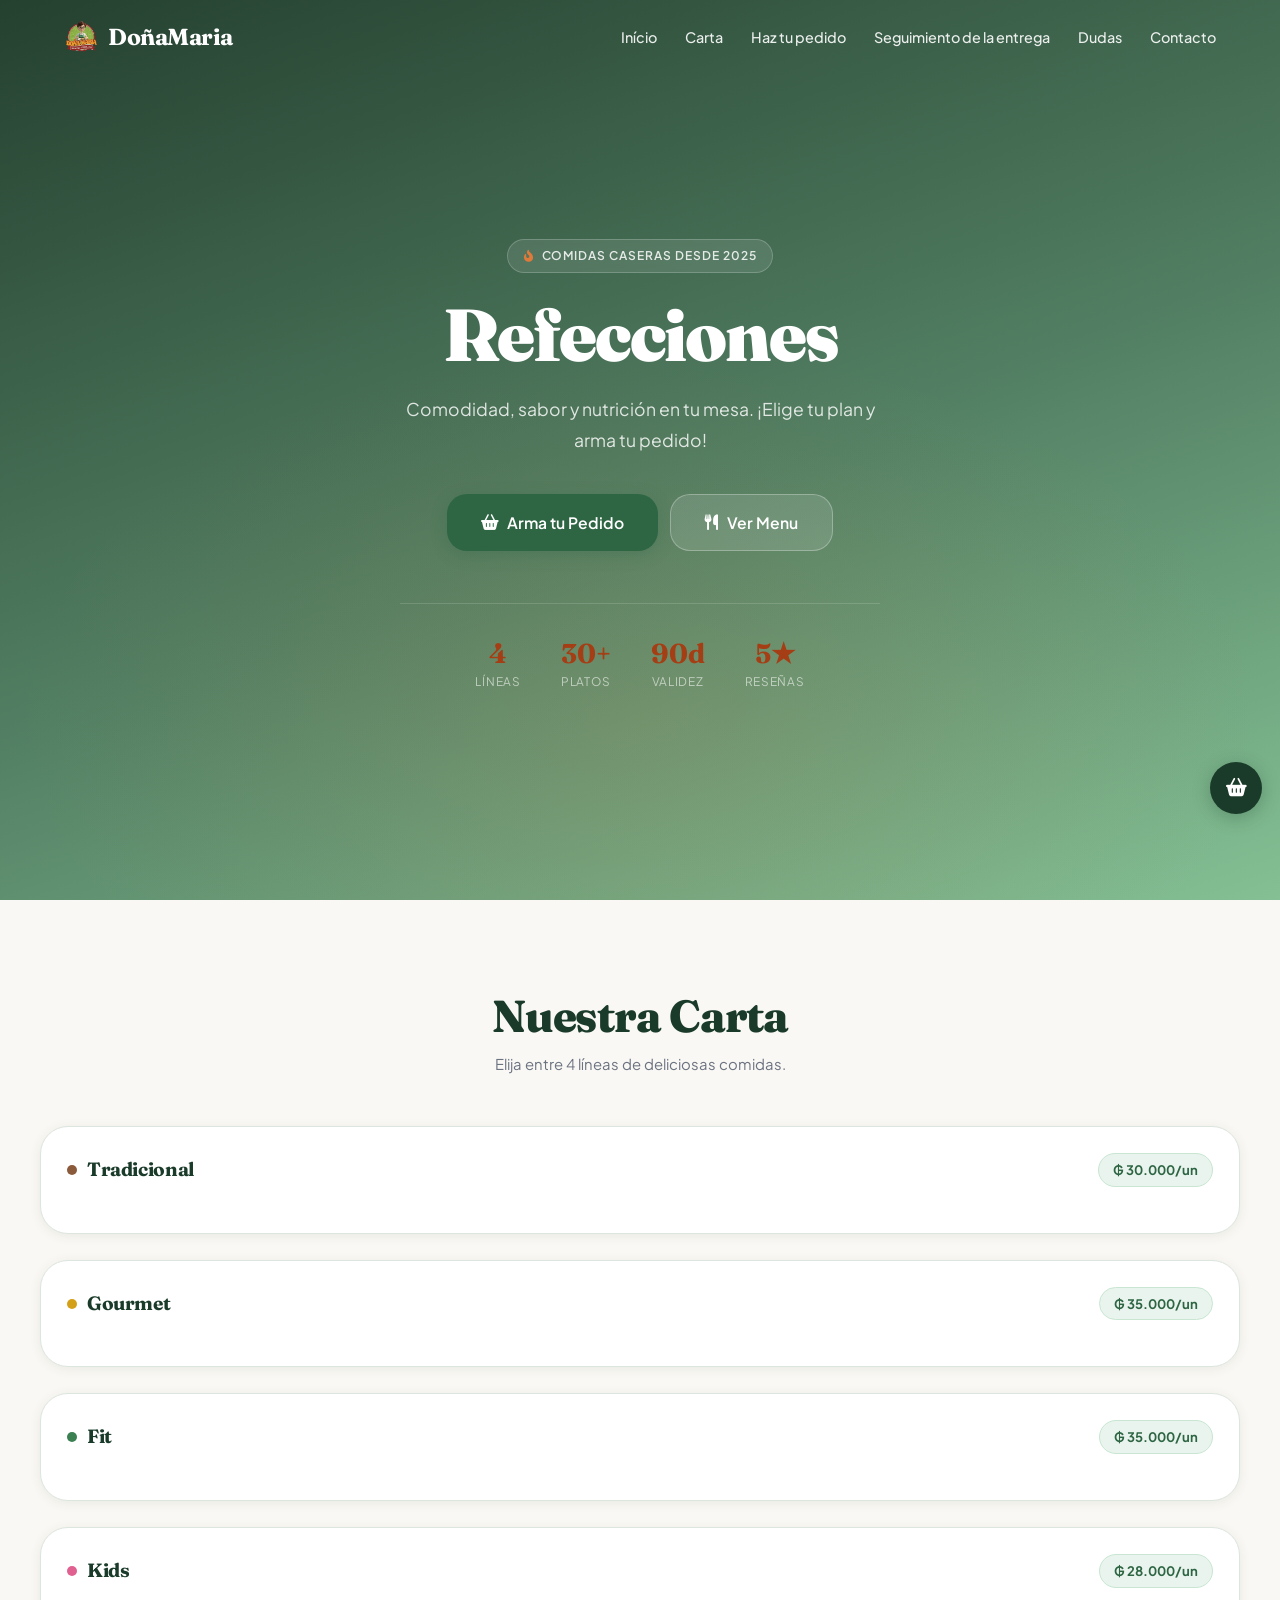
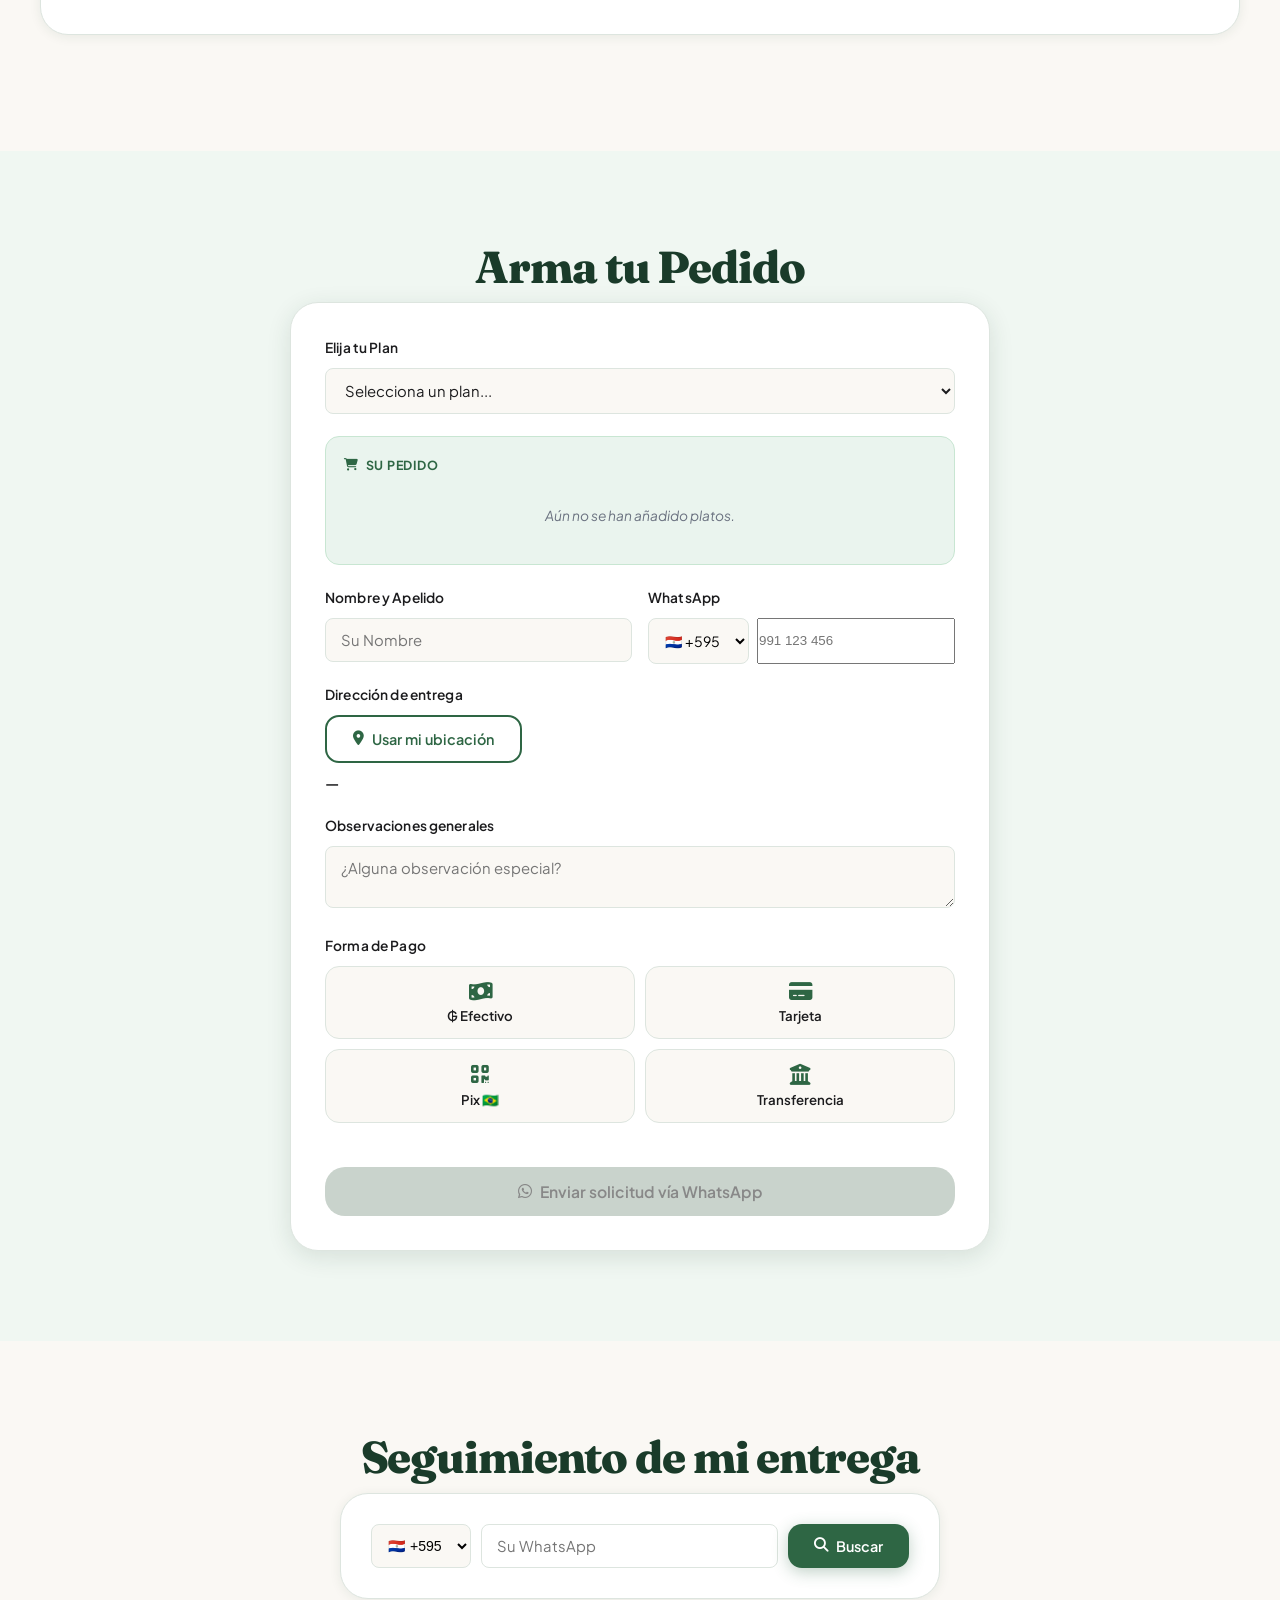
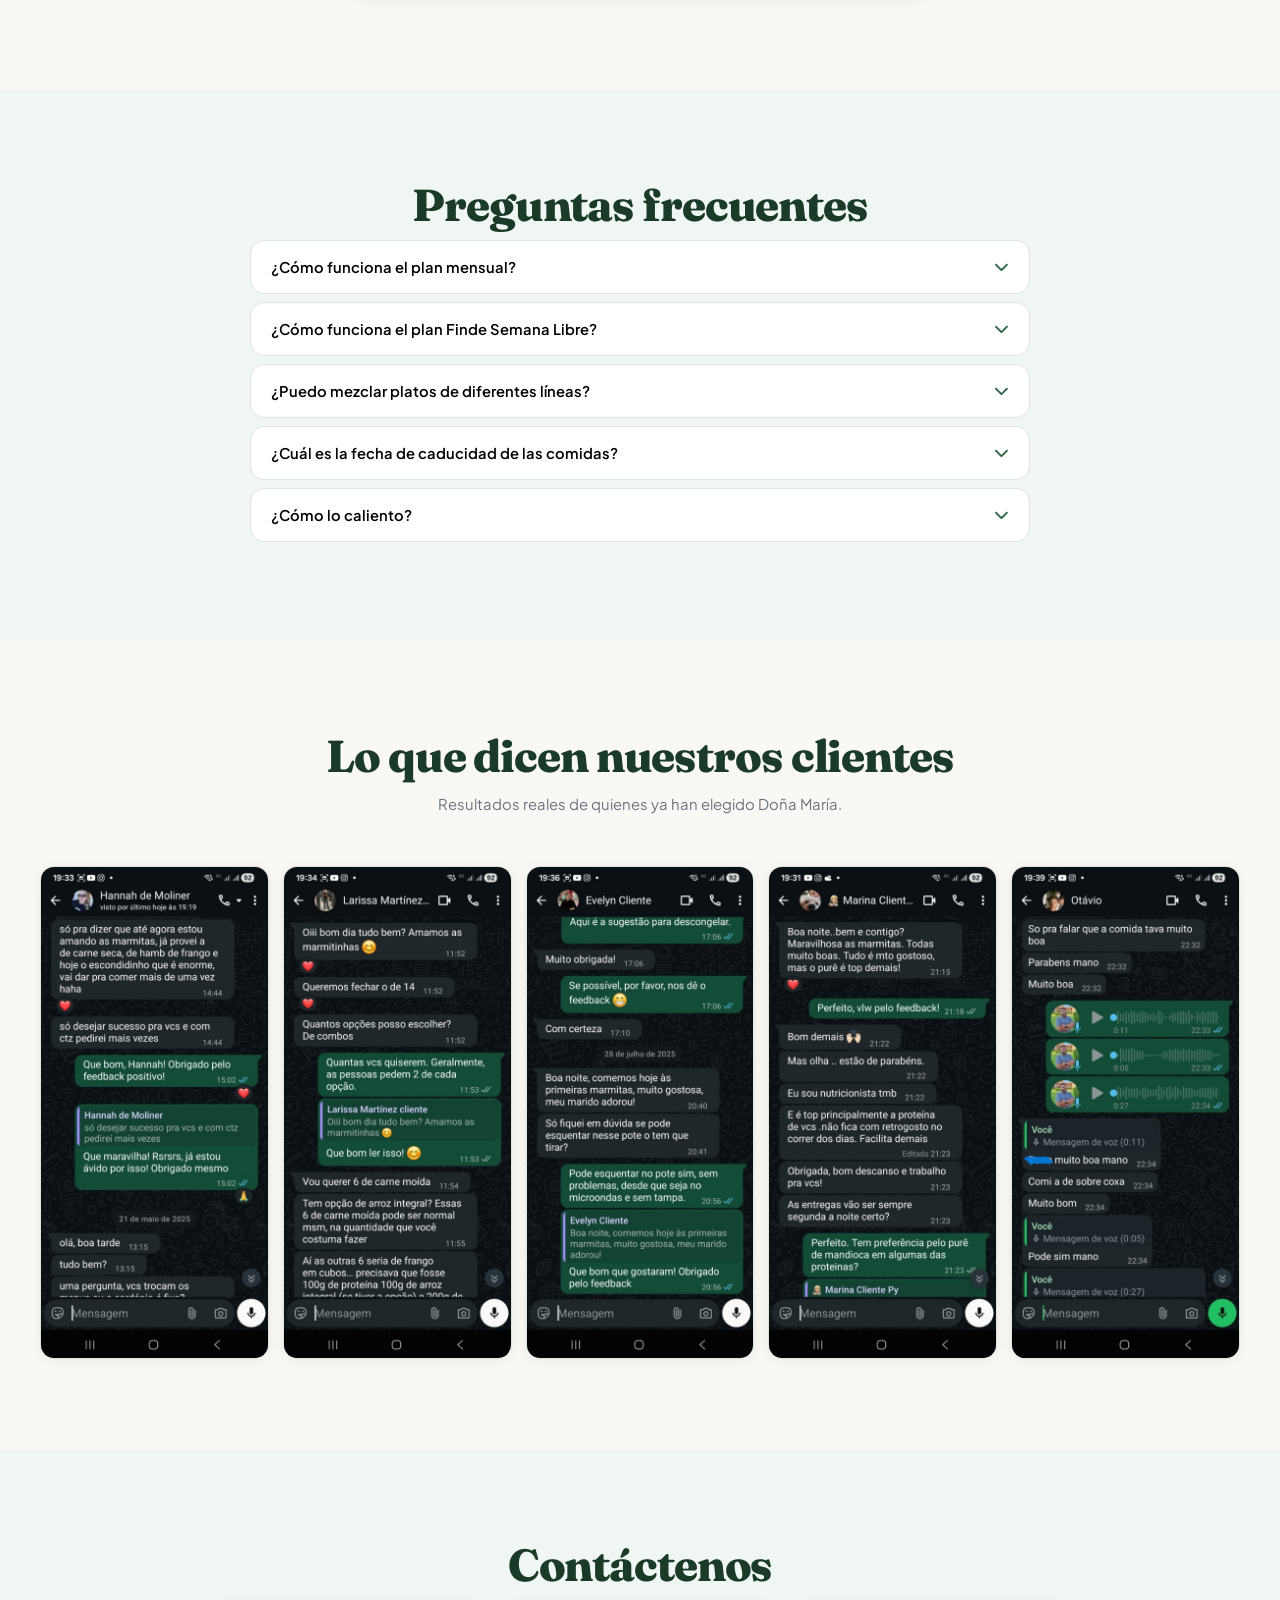
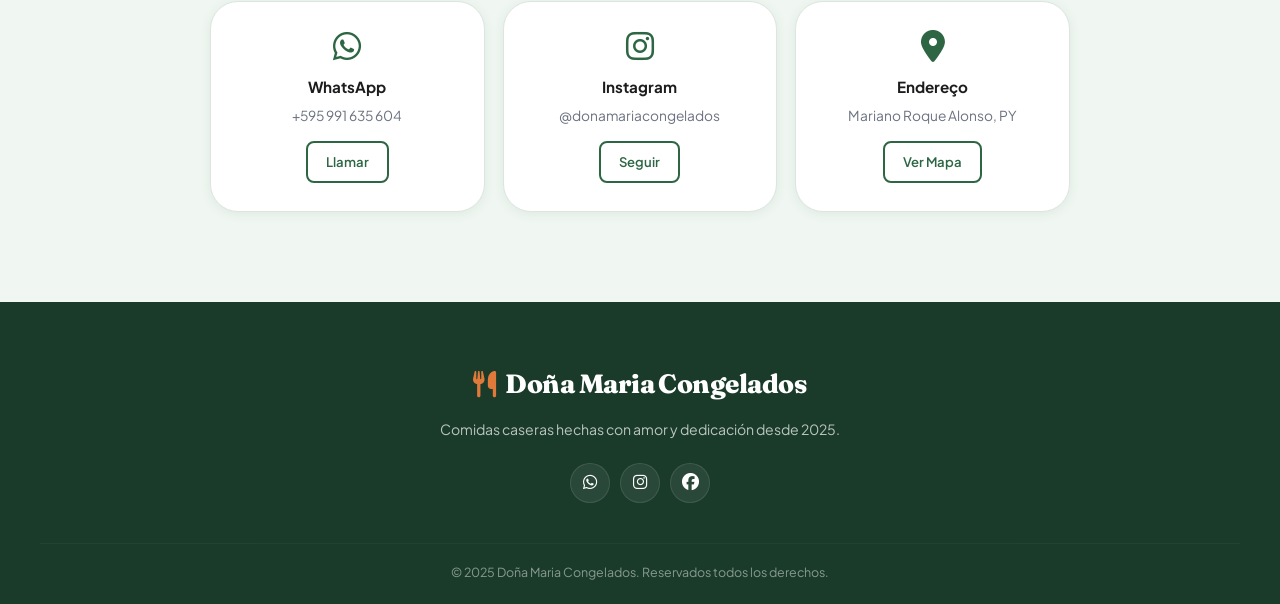
==== commit 2dd73298: "fix: admin" ====
--- a/index.html
+++ b/index.html
@@ -181,7 +181,7 @@
               <i class="fas fa-money-bill-wave"></i> ₲ Efectivo 
             </button>
             <button type="button" class="pag-opt" onclick="selecionarPagamento(this,'cartao')">
-              <i class="fas fa-money-bill-wave"></i> Tarjeta
+              <i class="fa-solid fa-credit-card"></i> Tarjeta
             </button>
             <button type="button" class="pag-opt" onclick="selecionarPagamento(this,'Pix')">
               <i class="fas fa-qrcode"></i> Pix 🇧🇷
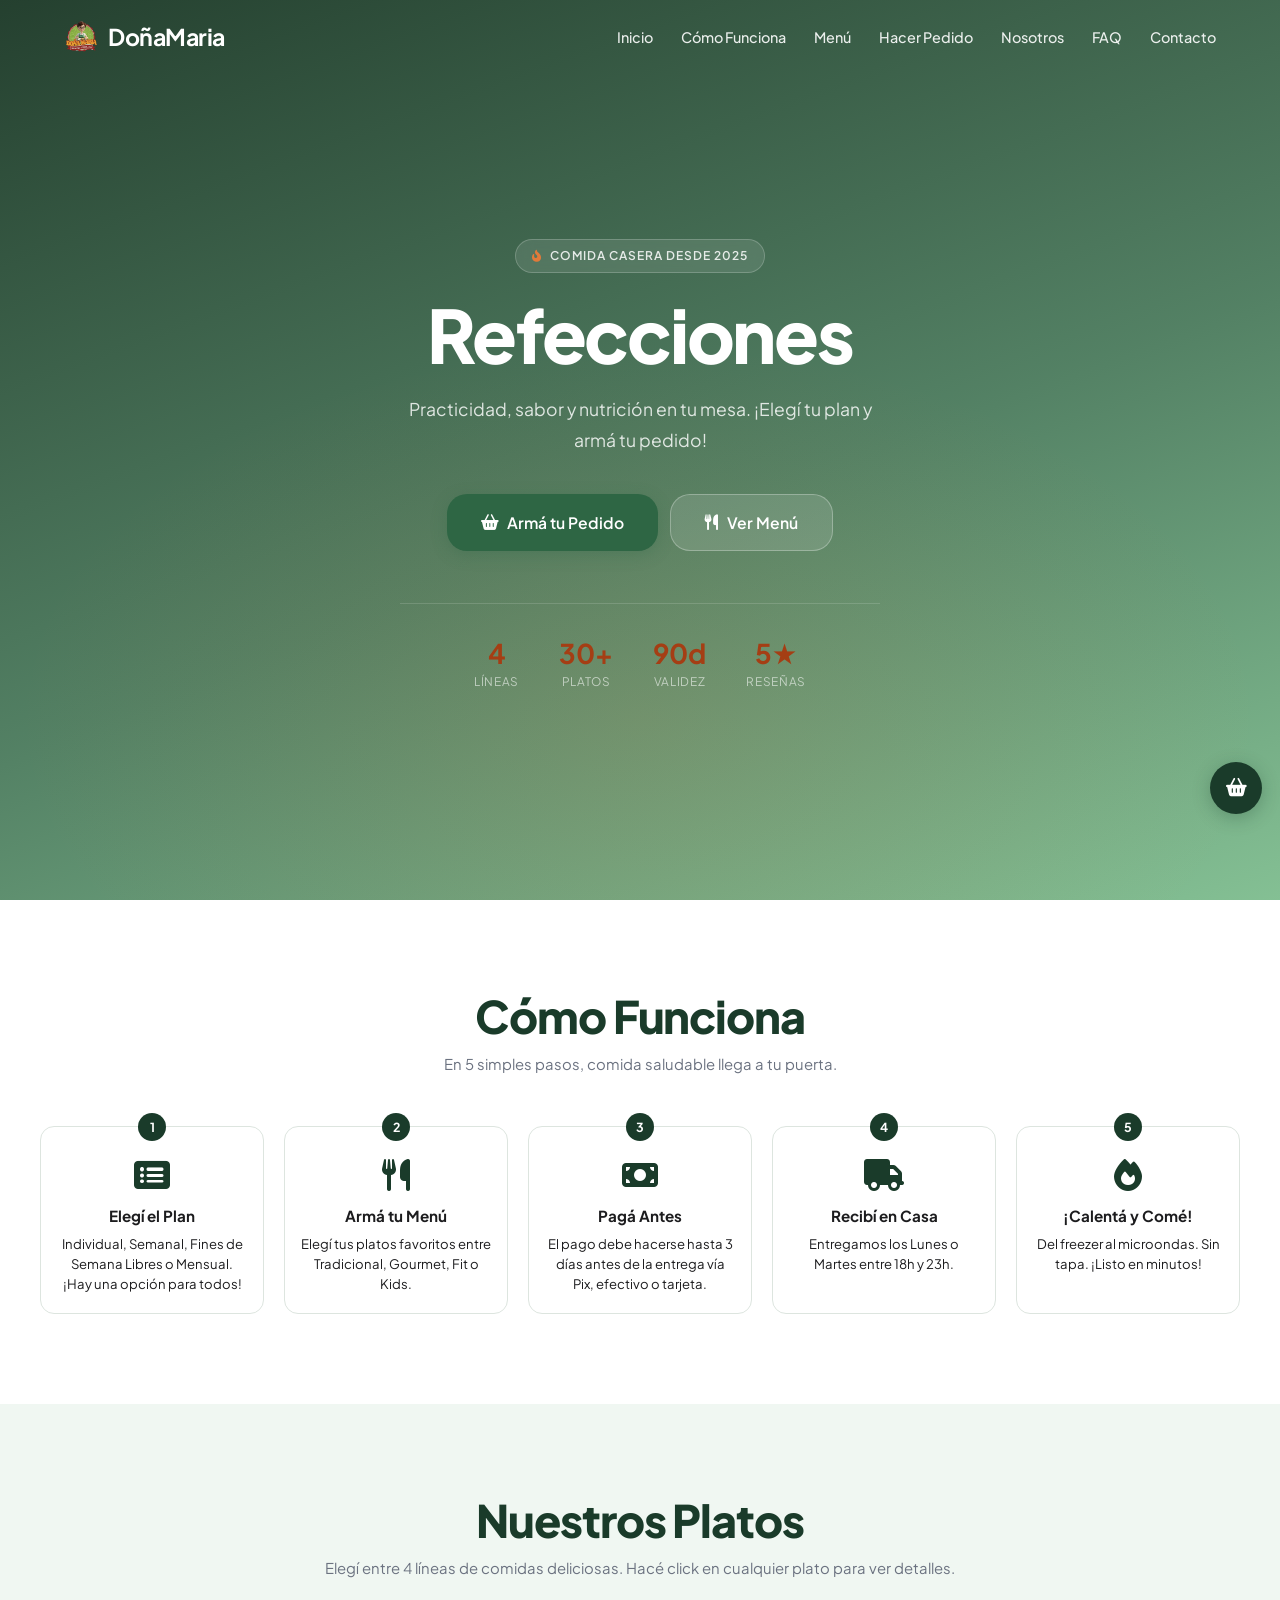
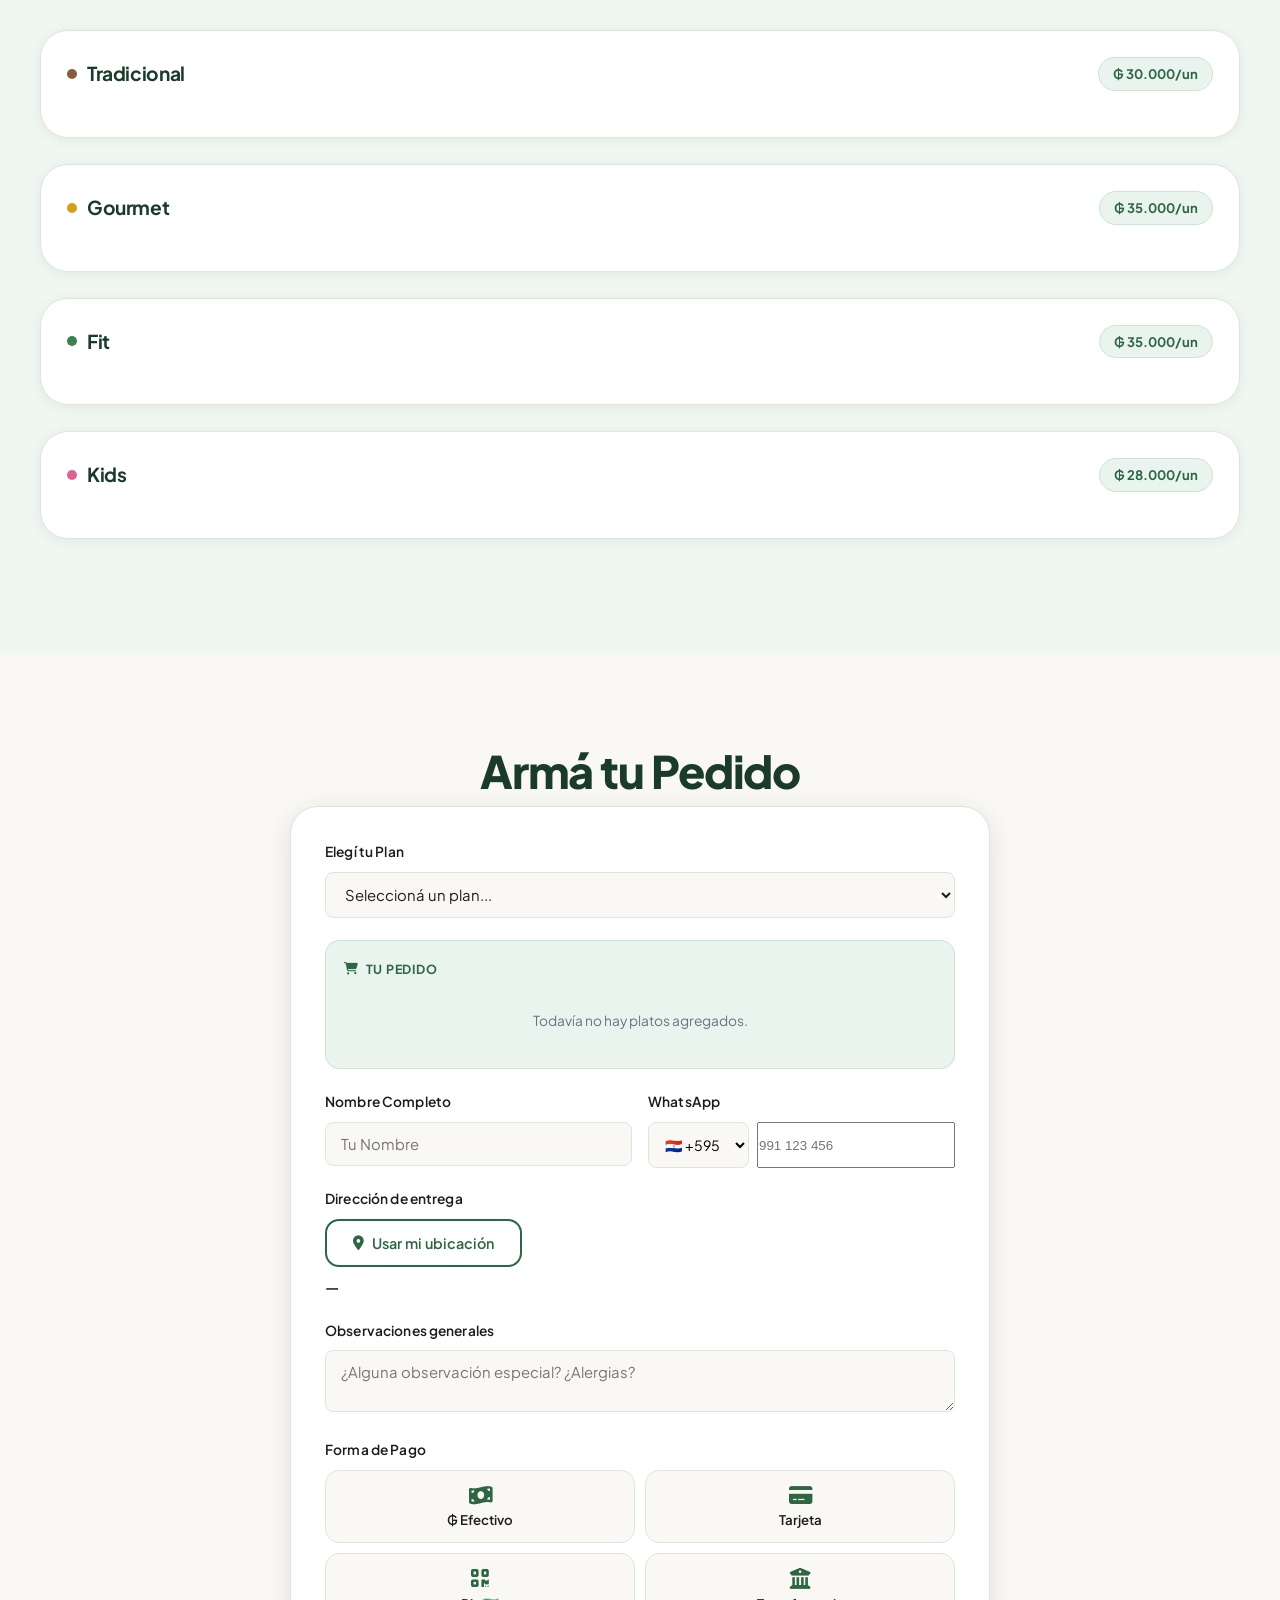
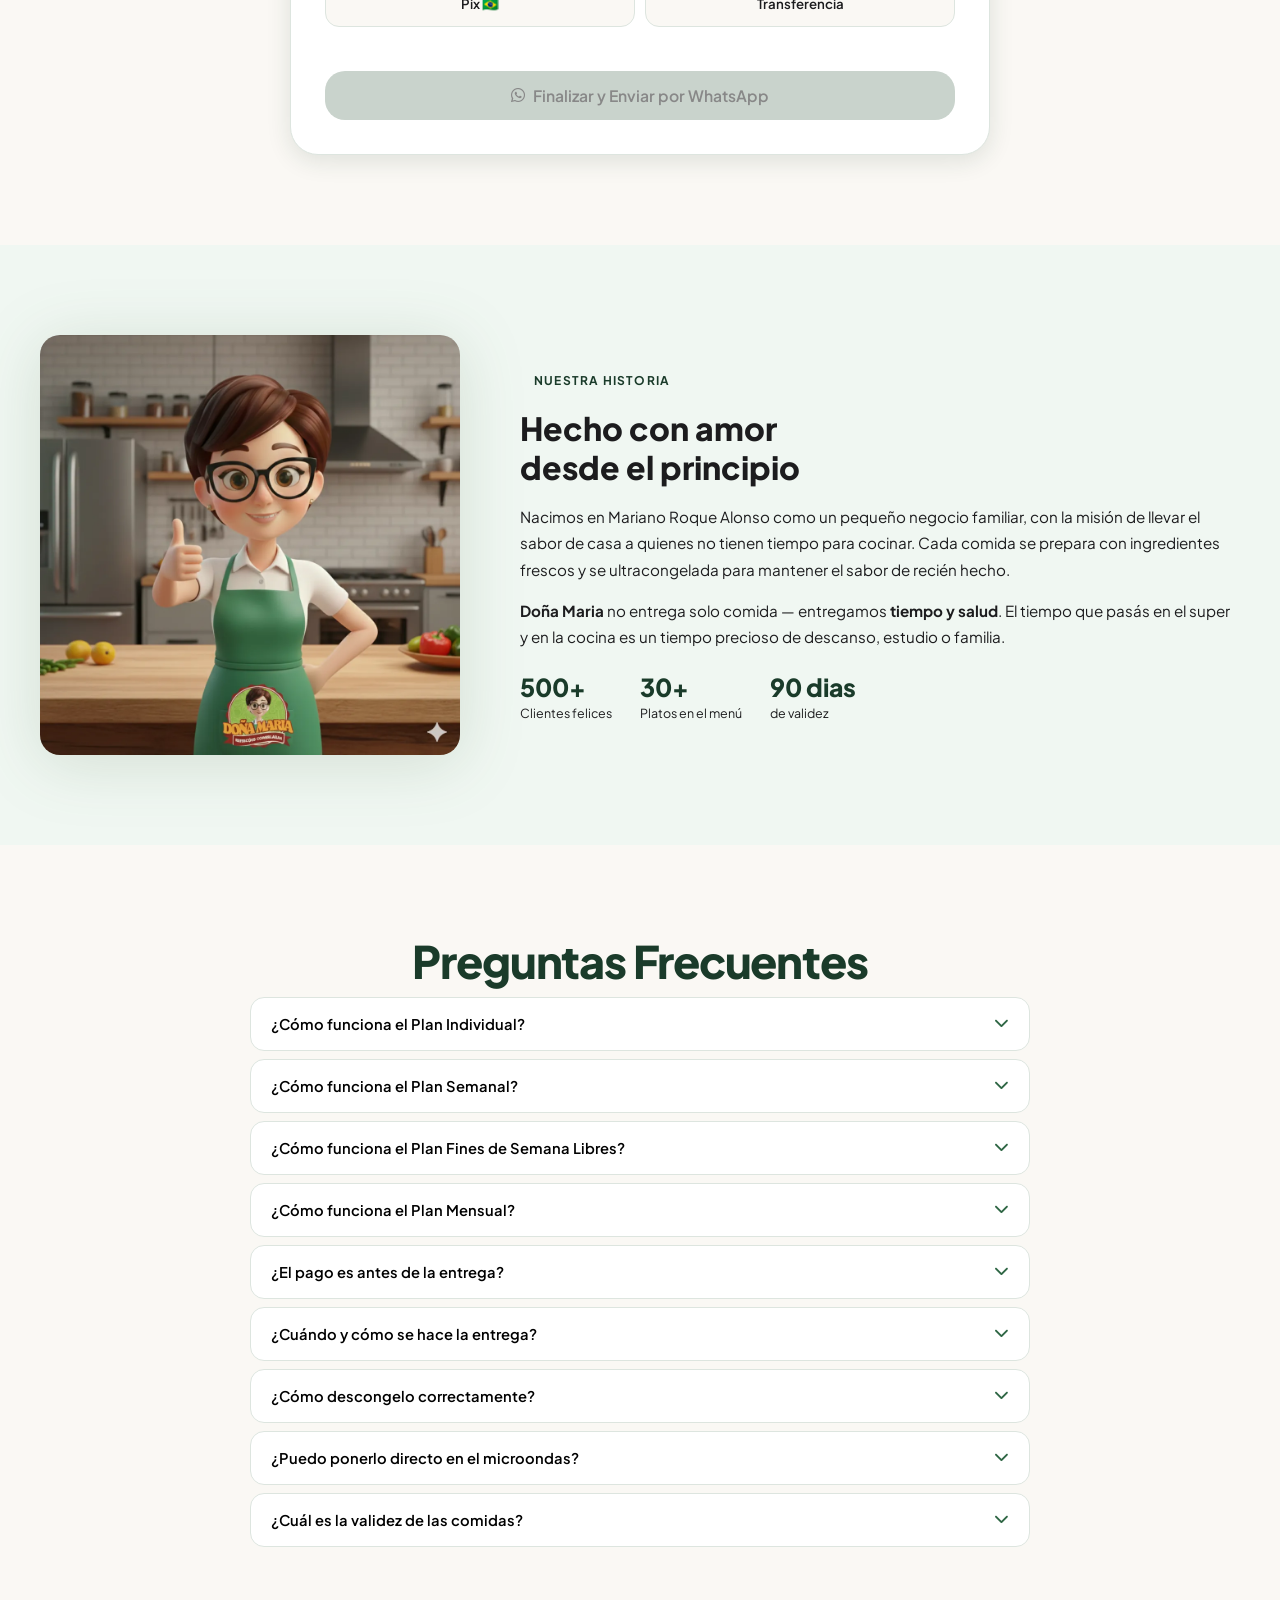
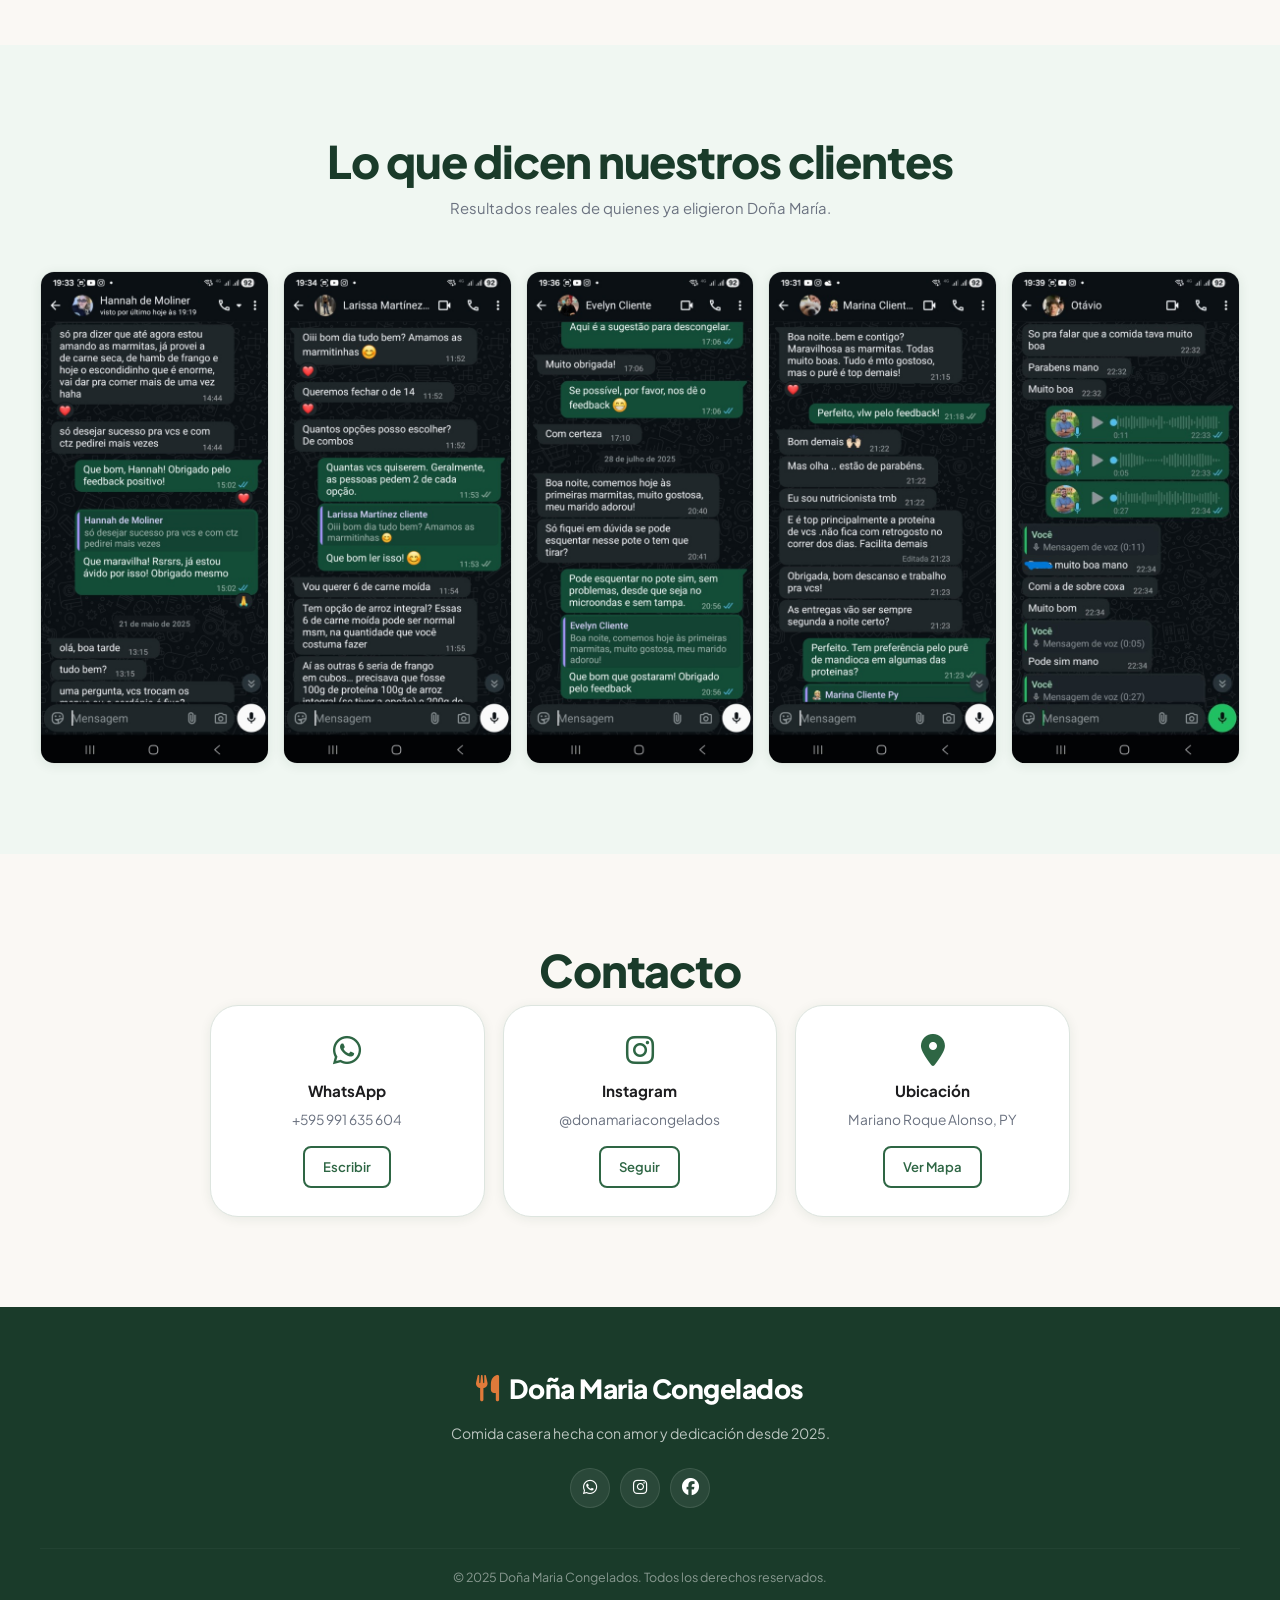
==== commit 65642a67: "fix: admin" ====
--- a/index.html
+++ b/index.html
@@ -3,10 +3,10 @@
 <head>
   <meta charset="UTF-8">
   <meta name="viewport" content="width=device-width, initial-scale=1.0">
-  <title>Doña Maria Congelados — Refecciones Caseras</title>
+  <title>Doña Maria Congelados — El Sabor de Casa en tu Mesa</title>
   <link rel="preconnect" href="https://fonts.googleapis.com">
   <link rel="preconnect" href="https://fonts.gstatic.com" crossorigin>
-  <link href="https://fonts.googleapis.com/css2?family=Fraunces:ital,opsz,wght@0,9..144,300;0,9..144,500;0,9..144,700;0,9..144,900;1,9..144,300;1,9..144,500&family=Plus+Jakarta+Sans:wght@300;400;500;600;700&display=swap" rel="stylesheet">
+  <link href="https://fonts.googleapis.com/css2?family=Plus+Jakarta+Sans:wght@300;400;500;600;700&display=swap" rel="stylesheet">
   <link rel="stylesheet" href="https://cdnjs.cloudflare.com/ajax/libs/font-awesome/6.4.0/css/all.min.css">
   <script src="https://cdn.jsdelivr.net/npm/typed.js@2.0.12"></script>
   <script src="https://cdn.jsdelivr.net/npm/@supabase/supabase-js@2"></script>
@@ -25,11 +25,12 @@
         <i class="fas fa-bars"></i>
       </button>
       <ul class="nav-menu" id="nav-menu">
-        <li><a href="#inicio">Início</a></li>
-        <li><a href="#cardapio">Carta</a></li>
-        <li><a href="#pedido">Haz tu pedido</a></li>
-        <li><a href="#rastrear">Seguimiento de la entrega</a></li>
-        <li><a href="#faq">Dudas</a></li>
+        <li><a href="#inicio">Inicio</a></li>
+        <li><a href="#como-funciona">Cómo Funciona</a></li>
+        <li><a href="#cardapio">Menú</a></li>
+        <li><a href="#pedido">Hacer Pedido</a></li>
+        <li><a href="#sobre">Nosotros</a></li>
+        <li><a href="#faq">FAQ</a></li>
         <li><a href="#contato">Contacto</a></li>
       </ul>
     </div>
@@ -40,15 +41,15 @@
   <section class="hero" id="inicio">
     <div class="hero-bg"></div>
     <div class="hero-content">
-      <div class="hero-eyebrow"><i class="fas fa-fire-alt"></i> Comidas caseras desde 2025</div>
+      <div class="hero-eyebrow"><i class="fas fa-fire-alt"></i> Comida casera desde 2025</div>
       <h1 class="hero-title">Refecciones <br><span class="typing-text"></span></h1>
-      <p class="hero-subtitle">Comodidad, sabor y nutrición en tu mesa. ¡Elige tu plan y arma tu pedido!</p>
+      <p class="hero-subtitle">Practicidad, sabor y nutrición en tu mesa. ¡Elegí tu plan y armá tu pedido!</p>
       <div class="hero-cta-row">
         <a href="#pedido" class="btn btn-primary btn-lg">
-          <i class="fas fa-shopping-basket"></i> Arma tu Pedido
+          <i class="fas fa-shopping-basket"></i> Armá tu Pedido
         </a>
         <a href="#cardapio" class="btn btn-ghost btn-lg">
-          <i class="fas fa-utensils"></i> Ver Menu
+          <i class="fas fa-utensils"></i> Ver Menú
         </a>
       </div>
       <div class="hero-stats">
@@ -60,11 +61,51 @@
     </div>
   </section>
 
+  <!-- COMO FUNCIONA -->
+  <section class="section" id="como-funciona" style="background:#fff;">
+    <div class="container">
+      <h2 class="section-title">Cómo Funciona</h2>
+      <p class="section-subtitle">En 5 simples pasos, comida saludable llega a tu puerta.</p>
+      <div class="steps-grid">
+        <div class="step-card">
+          <div class="step-num">1</div>
+          <i class="fas fa-list-alt step-icon"></i>
+          <h4>Elegí el Plan</h4>
+          <p>Individual, Semanal, Fines de Semana Libres o Mensual. ¡Hay una opción para todos!</p>
+        </div>
+        <div class="step-card">
+          <div class="step-num">2</div>
+          <i class="fas fa-utensils step-icon"></i>
+          <h4>Armá tu Menú</h4>
+          <p>Elegí tus platos favoritos entre Tradicional, Gourmet, Fit o Kids.</p>
+        </div>
+        <div class="step-card">
+          <div class="step-num">3</div>
+          <i class="fas fa-money-bill step-icon"></i>
+          <h4>Pagá Antes</h4>
+          <p>El pago debe hacerse hasta 3 días antes de la entrega vía Pix, efectivo o tarjeta.</p>
+        </div>
+        <div class="step-card">
+          <div class="step-num">4</div>
+          <i class="fas fa-truck step-icon"></i>
+          <h4>Recibí en Casa</h4>
+          <p>Entregamos los Lunes o Martes entre 18h y 23h.</p>
+        </div>
+        <div class="step-card">
+          <div class="step-num">5</div>
+          <i class="fas fa-fire step-icon"></i>
+          <h4>¡Calentá y Comé!</h4>
+          <p>Del freezer al microondas. Sin tapa. ¡Listo en minutos!</p>
+        </div>
+      </div>
+    </div>
+  </section>
+
   <!-- CARDÁPIO -->
-  <section class="section" id="cardapio">
-    <div class="container">
-      <h2 class="section-title">Nuestra Carta</h2>
-      <p class="section-subtitle">Elija entre 4 líneas de deliciosas comidas.</p>
+  <section class="section section-alt" id="cardapio">
+    <div class="container">
+      <h2 class="section-title">Nuestros Platos</h2>
+      <p class="section-subtitle">Elegí entre 4 líneas de comidas deliciosas. Hacé click en cualquier plato para ver detalles.</p>
       <div class="linha-card">
         <div class="linha-header">
           <h3><span class="line-indicator li-trad"></span> Tradicional</h3>
@@ -97,20 +138,20 @@
   </section>
 
   <!-- PEDIDO -->
-  <section class="section section-alt" id="pedido">
-    <div class="container">
-      <h2 class="section-title">Arma tu Pedido</h2>
+  <section class="section" id="pedido">
+    <div class="container">
+      <h2 class="section-title">Armá tu Pedido</h2>
       <div class="pedido-card">
 
         <!-- Plano -->
         <div class="form-group">
-          <label class="form-label">Elija tu Plan</label>
+          <label class="form-label">Elegí tu Plan</label>
           <select class="form-control" id="plano-selecionado" onchange="configurarPlano()">
-            <option value="">Selecciona un plan...</option>
+            <option value="">Seleccioná un plan...</option>
             <option value="Individual">Individual (hasta 13 unidades)</option>
             <option value="Semanal">Semanal (14 unidades — 5% OFF)</option>
-            <option value="FDS">Fines de semana Libres (40 unidades — 5% OFF)</option>
-            <option value="Mensal">Mensal (56 unidades — 10% OFF)</option>
+            <option value="FDS">Fines de Semana Libres (40 unidades — 5% OFF)</option>
+            <option value="Mensal">Mensual (56 unidades — 10% OFF)</option>
             <option value="Personalizado">Personalizado (cualquier cantidad)</option>
           </select>
         </div>
@@ -129,9 +170,9 @@
 
         <!-- Carrinho inline -->
         <div class="carrinho-wrap">
-          <h4 class="carrinho-title"><i class="fas fa-shopping-cart"></i> Su Pedido</h4>
+          <h4 class="carrinho-title"><i class="fas fa-shopping-cart"></i> Tu Pedido</h4>
           <ul class="carrinho-list" id="carrinho-itens">
-            <li class="carrinho-empty">Aún no se han añadido platos.</li>
+            <li class="carrinho-empty">Todavía no hay platos agregados.</li>
           </ul>
         </div>
 
@@ -141,8 +182,8 @@
         <!-- Dados do Cliente -->
         <div class="form-row">
           <div class="form-group">
-            <label class="form-label">Nombre y Apelido</label>
-            <input type="text" class="form-control" id="cliente-nome" placeholder="Su Nombre">
+            <label class="form-label">Nombre Completo</label>
+            <input type="text" class="form-control" id="cliente-nome" placeholder="Tu Nombre">
           </div>
           <div class="form-group">
             <label class="form-label">WhatsApp</label>
@@ -169,8 +210,10 @@
         <!-- Observações -->
         <div class="form-group">
           <label class="form-label">Observaciones generales</label>
-          <textarea class="form-control" id="observacoes-gerais" rows="2" placeholder="¿Alguna observación especial?"></textarea>
-        </div>
+          <textarea class="form-control" id="observacoes-gerais" rows="2" placeholder="¿Alguna observación especial? ¿Alergias?"></textarea>
+        </div>
+
+        
 
         <!-- Pagamento -->
         <div class="form-group">
@@ -178,9 +221,9 @@
           <input type="hidden" id="forma-pagamento">
           <div class="pagamento-grid">
             <button type="button" class="pag-opt" onclick="selecionarPagamento(this,'Efetivo ₲')">
-              <i class="fas fa-money-bill-wave"></i> ₲ Efectivo 
+              <i class="fas fa-money-bill-wave"></i> ₲ Efectivo
             </button>
-            <button type="button" class="pag-opt" onclick="selecionarPagamento(this,'cartao')">
+            <button type="button" class="pag-opt" onclick="selecionarPagamento(this,'Cartão')">
               <i class="fa-solid fa-credit-card"></i> Tarjeta
             </button>
             <button type="button" class="pag-opt" onclick="selecionarPagamento(this,'Pix')">
@@ -194,87 +237,131 @@
 
         <!-- Enviar -->
         <button class="btn btn-whatsapp btn-lg" id="btn-whatsapp" onclick="enviarPedidoZap()" disabled>
-          <i class="fab fa-whatsapp"></i> Enviar solicitud vía WhatsApp
+          <i class="fab fa-whatsapp"></i> Finalizar y Enviar por WhatsApp
         </button>
         <p class="botao-hint" id="botao-hint" hidden></p>
       </div>
     </div>
   </section>
 
-  <!-- RASTREAR -->
-  <section class="section" id="rastrear">
-    <div class="container">
-      <h2 class="section-title">Seguimiento de mi entrega</h2>
-      <div class="tracker-card">
-        <div class="tracker-input-wrap">
-          <select id="tracker-ddi">
-            <option value="+595">🇵🇾 +595</option>
-            <option value="+55">🇧🇷 +55</option>
-          </select>
-          <input type="tel" id="tracker-tel" placeholder="Su WhatsApp">
-          <button class="btn btn-primary" onclick="buscarStatusEntrega()">
-            <i class="fas fa-search"></i> Buscar
-          </button>
-        </div>
-        <div id="tracker-result" hidden></div>
+  <!-- SOBRE NÓS -->
+  <section class="section section-alt" id="sobre">
+    <div class="container">
+      <div class="sobre-grid">
+        <div class="sobre-img-wrap">
+          <img src="img/Confie.webp" alt="Doña Maria" class="sobre-img">
+        </div>
+        <div class="sobre-texto">
+          <span class="section-eyebrow">Nuestra Historia</span>
+          <h2 class="sobre-titulo">Hecho con amor <br>desde el principio</h2>
+          <p>Nacimos en Mariano Roque Alonso como un pequeño negocio familiar, con la misión de llevar el sabor de casa a quienes no tienen tiempo para cocinar. Cada comida se prepara con ingredientes frescos y se ultracongelada para mantener el sabor de recién hecho.</p>
+          <p><strong>Doña Maria</strong> no entrega solo comida — entregamos <strong>tiempo y salud</strong>. El tiempo que pasás en el super y en la cocina es un tiempo precioso de descanso, estudio o familia.</p>
+          <div class="sobre-stats">
+            <div class="sobre-stat"><strong>500+</strong><span>Clientes felices</span></div>
+            <div class="sobre-stat"><strong>30+</strong><span>Platos en el menú</span></div>
+            <div class="sobre-stat"><strong>90 dias</strong><span>de validez</span></div>
+          </div>
+        </div>
       </div>
     </div>
   </section>
 
   <!-- FAQ -->
-  <section class="section section-alt" id="faq">
-    <div class="container">
-      <h2 class="section-title">Preguntas frecuentes</h2>
+  <section class="section" id="faq">
+    <div class="container">
+      <h2 class="section-title">Preguntas Frecuentes</h2>
       <div class="faq-list">
-        <div class="faq-item">
-          <button class="faq-question" onclick="toggleFaq(this)" aria-expanded="false">
-            <span>¿Cómo funciona el plan mensual?</span><i class="fas fa-chevron-down"></i>
-          </button>
-          <div class="faq-answer" hidden>
-            <p>El plan mensual incluye 56 recipientes para preparar comidas (14 por semana durante 4 semanas). Tú eliges los platos y recibes entregas semanales. ¡Obtén un 10% de descuento!</p>
-          </div>
-        </div>
-        <div class="faq-item">
-          <button class="faq-question" onclick="toggleFaq(this)" aria-expanded="false">
-            <span>¿Cómo funciona el plan Finde Semana Libre?</span><i class="fas fa-chevron-down"></i>
-          </button>
-          <div class="faq-answer" hidden>
-            <p>El plan Finde Semana Libre incluye 40 recipientes para preparar comidas (10 por semana durante 4 semanas). Tú eliges los platos y recibes entregas semanales. ¡Obtén un 5% de descuento!</p>
-          </div>
-        </div>
-        <div class="faq-item">
-          <button class="faq-question" onclick="toggleFaq(this)" aria-expanded="false">
-            <span>¿Puedo mezclar platos de diferentes líneas?</span><i class="fas fa-chevron-down"></i>
-          </button>
-          <div class="faq-answer" hidden>
-            <p>¡Sí! En los planes Individual y Personalizado puedes combinarlos. En los planes Semanal, de Fin de Semana y Mensual, eliges una línea de platos y todos deben ser de esa misma línea.</p>
-          </div>
-        </div>
-        <div class="faq-item">
-          <button class="faq-question" onclick="toggleFaq(this)" aria-expanded="false">
-            <span>¿Cuál es la fecha de caducidad de las comidas?</span><i class="fas fa-chevron-down"></i>
-          </button>
-          <div class="faq-answer" hidden>
-            <p>Nuestras comidas congeladas tienen una vida útil de 90 días si se almacenan a -18 °C. Recomendamos consumirlas en un plazo de 30 días para disfrutar de un sabor óptimo.</p>
-          </div>
-        </div>
-        <div class="faq-item">
-          <button class="faq-question" onclick="toggleFaq(this)" aria-expanded="false">
-            <span>¿Cómo lo caliento?</span><i class="fas fa-chevron-down"></i>
-          </button>
-          <div class="faq-answer" hidden>
-            <p>Retirar del congelador, quitar la tapa y cocinar en el microondas durante 5 a 7 minutos, dependiendo de la potencia de su microondas.</p>
-          </div>
-        </div>
+
+        <div class="faq-item">
+          <button class="faq-question" onclick="toggleFaq(this)" aria-expanded="false">
+            <span>¿Cómo funciona el Plan Individual?</span><i class="fas fa-chevron-down"></i>
+          </button>
+          <div class="faq-answer" hidden>
+            <p>Ideal para quien quiere probar o necesita pocas unidades. Podés pedir <strong>de 5 a 13 unidades</strong> y mezclar platos de cualquier línea (Tradicional, Gourmet, Fit o Kids). El precio es por unidad según la línea elegida. Sin descuento, pero sin compromiso.</p>
+          </div>
+        </div>
+
+        <div class="faq-item">
+          <button class="faq-question" onclick="toggleFaq(this)" aria-expanded="false">
+            <span>¿Cómo funciona el Plan Semanal?</span><i class="fas fa-chevron-down"></i>
+          </button>
+          <div class="faq-answer" hidden>
+            <p>Son <strong>14 comidas en una sola entrega</strong>. Cubrís el almuerzo o la cena de toda la semana laboral. Los platos deben ser de la misma línea. Ganás un <strong>5% de descuento</strong> sobre el precio unitario.</p>
+          </div>
+        </div>
+
+        <div class="faq-item">
+          <button class="faq-question" onclick="toggleFaq(this)" aria-expanded="false">
+            <span>¿Cómo funciona el Plan Fines de Semana Libres?</span><i class="fas fa-chevron-down"></i>
+          </button>
+          <div class="faq-answer" hidden>
+            <p>Son <strong>40 comidas al mes</strong> — 10 por semana durante 4 semanas, entregadas semanalmente. Cubrís el almuerzo o la cena de lunes a viernes todos los días, ¡y el finde queda libre para salir! Con <strong>5% de descuento</strong>. Es nuestro plan más vendido.</p>
+          </div>
+        </div>
+
+        <div class="faq-item">
+          <button class="faq-question" onclick="toggleFaq(this)" aria-expanded="false">
+            <span>¿Cómo funciona el Plan Mensual?</span><i class="fas fa-chevron-down"></i>
+          </button>
+          <div class="faq-answer" hidden>
+            <p>Son <strong>56 comidas al mes</strong> — 14 por semana durante 4 semanas. Cubrís las dos comidas principales (almuerzo y cena) todos los días de la semana. Recibís 4 entregas mensuales y obtenés el mayor descuento: <strong>10% OFF</strong>.</p>
+          </div>
+        </div>
+
+        <div class="faq-item">
+          <button class="faq-question" onclick="toggleFaq(this)" aria-expanded="false">
+            <span>¿El pago es antes de la entrega?</span><i class="fas fa-chevron-down"></i>
+          </button>
+          <div class="faq-answer" hidden>
+            <p>Sí. El pago debe realizarse <strong>hasta 3 días antes</strong> de la entrega. Aceptamos Pix (cotización del día vía Moneygram), Efectivo en Guaraníes, Tarjeta o Transferencia.</p>
+          </div>
+        </div>
+
+        <div class="faq-item">
+          <button class="faq-question" onclick="toggleFaq(this)" aria-expanded="false">
+            <span>¿Cuándo y cómo se hace la entrega?</span><i class="fas fa-chevron-down"></i>
+          </button>
+          <div class="faq-answer" hidden>
+            <p>Entregamos <strong>los Lunes o Martes</strong> entre <strong>18h y 23h</strong>, en Mariano Roque Alonso y alrededores. El valor del flete se calcula por la distancia desde nuestra base.</p>
+          </div>
+        </div>
+
+        <div class="faq-item">
+          <button class="faq-question" onclick="toggleFaq(this)" aria-expanded="false">
+            <span>¿Cómo descongelo correctamente?</span><i class="fas fa-chevron-down"></i>
+          </button>
+          <div class="faq-answer" hidden>
+            <p>Lo ideal es descongelar dentro de la heladera de un día para el otro. <strong>NUNCA descongelés a temperatura ambiente</strong>, ya que puede proliferar bacterias peligrosas.</p>
+          </div>
+        </div>
+
+        <div class="faq-item">
+          <button class="faq-question" onclick="toggleFaq(this)" aria-expanded="false">
+            <span>¿Puedo ponerlo directo en el microondas?</span><i class="fas fa-chevron-down"></i>
+          </button>
+          <div class="faq-answer" hidden>
+            <p>¡Sí! Siempre <strong>SIN la tapa</strong>. Calentá por 5 a 7 minutos según la potencia de tu microondas. El envase no puede ir al horno convencional, eléctrico ni Air Fryer.</p>
+          </div>
+        </div>
+
+        <div class="faq-item">
+          <button class="faq-question" onclick="toggleFaq(this)" aria-expanded="false">
+            <span>¿Cuál es la validez de las comidas?</span><i class="fas fa-chevron-down"></i>
+          </button>
+          <div class="faq-answer" hidden>
+            <p>Nuestras comidas congeladas tienen una validez de <strong>90 días</strong> a -18°C. Para mejor sabor y textura, recomendamos consumirlas dentro de los primeros 30 días.</p>
+          </div>
+        </div>
+
       </div>
     </div>
   </section>
 
   <!-- DEPOIMENTOS -->
-  <section class="section" id="depoimentos">
+  <section class="section section-alt" id="depoimentos">
     <div class="container">
       <h2 class="section-title">Lo que dicen nuestros clientes</h2>
-      <p class="section-subtitle">Resultados reales de quienes ya han elegido Doña María.</p>
+      <p class="section-subtitle">Resultados reales de quienes ya eligieron Doña María.</p>
       <div class="depoimentos-grid">
         <div class="depoimento-card"><img src="img/print1.jpg" alt="Depoimento" loading="lazy"></div>
         <div class="depoimento-card"><img src="img/print2.jpg" alt="Depoimento" loading="lazy"></div>
@@ -286,15 +373,15 @@
   </section>
 
   <!-- CONTATO -->
-  <section class="section section-alt" id="contato">
-    <div class="container">
-      <h2 class="section-title">Contáctenos</h2>
+  <section class="section" id="contato">
+    <div class="container">
+      <h2 class="section-title">Contacto</h2>
       <div class="contato-grid">
         <div class="contato-card">
           <i class="fab fa-whatsapp"></i>
           <h4>WhatsApp</h4>
           <p>+595 991 635 604</p>
-          <a href="https://wa.me/595991635604" target="_blank" class="btn btn-outline btn-sm">Llamar</a>
+          <a href="https://wa.me/595991635604" target="_blank" class="btn btn-outline btn-sm">Escribir</a>
         </div>
         <div class="contato-card">
           <i class="fab fa-instagram"></i>
@@ -304,7 +391,7 @@
         </div>
         <div class="contato-card">
           <i class="fas fa-map-marker-alt"></i>
-          <h4>Endereço</h4>
+          <h4>Ubicación</h4>
           <p>Mariano Roque Alonso, PY</p>
           <a href="https://maps.google.com/?q=Mariano+Roque+Alonso" target="_blank" class="btn btn-outline btn-sm">Ver Mapa</a>
         </div>
@@ -320,7 +407,7 @@
           <i class="fas fa-utensils"></i>
           <span>Doña Maria Congelados</span>
         </div>
-        <p class="footer-text">Comidas caseras hechas con amor y dedicación desde 2025.</p>
+        <p class="footer-text">Comida casera hecha con amor y dedicación desde 2025.</p>
         <div class="footer-social">
           <a href="https://wa.me/595991635604" target="_blank"><i class="fab fa-whatsapp"></i></a>
           <a href="#"><i class="fab fa-instagram"></i></a>
@@ -328,7 +415,7 @@
         </div>
       </div>
       <div class="footer-bottom">
-        <p>&copy; 2025 Doña Maria Congelados. Reservados todos los derechos.</p>
+        <p>&copy; 2025 Doña Maria Congelados. Todos los derechos reservados.</p>
       </div>
     </div>
   </footer>
@@ -371,7 +458,7 @@
             <span class="checkmark"></span>
             <div class="personalizar-texto">
               <strong><i class="fas fa-sliders-h"></i> Personalizar plato</strong>
-              <small>Edite los gramos y mezcle líneas como desee.</small>
+              <small>Editá los gramos y mezclá líneas como quieras.</small>
             </div>
           </label>
         </div>
@@ -412,7 +499,7 @@
             <div class="acomp-row">
               <label class="acomp-label">
                 <input type="checkbox" class="acomp-check" value="Arroz Branco">
-                <span>Arroz Blanco</span>
+                <span>Arroz Branco</span>
               </label>
               <span class="acomp-display-g gram-display" hidden>80g</span>
               <span class="acomp-grams" hidden>
@@ -423,7 +510,7 @@
             <div class="acomp-row">
               <label class="acomp-label">
                 <input type="checkbox" class="acomp-check" value="Feijão Preto">
-                <span>Poroto negro</span>
+                <span>Feijão Preto</span>
               </label>
               <span class="acomp-display-g gram-display" hidden>90g</span>
               <span class="acomp-grams" hidden>
@@ -434,7 +521,7 @@
             <div class="acomp-row">
               <label class="acomp-label">
                 <input type="checkbox" class="acomp-check" value="Purê de Batata">
-                <span>Puré de Papas</span>
+                <span>Purê de Batata</span>
               </label>
               <span class="acomp-display-g gram-display" hidden>120g</span>
               <span class="acomp-grams" hidden>
@@ -445,7 +532,7 @@
             <div class="acomp-row">
               <label class="acomp-label">
                 <input type="checkbox" class="acomp-check" value="Purê de Batata Doce">
-                <span>Puré de Batata Dulce</span>
+                <span>Purê de Batata Doce</span>
               </label>
               <span class="acomp-display-g gram-display" hidden>120g</span>
               <span class="acomp-grams" hidden>
@@ -456,7 +543,7 @@
             <div class="acomp-row">
               <label class="acomp-label">
                 <input type="checkbox" class="acomp-check" value="Purê de Abóbora">
-                <span>Puré de Calabaza</span>
+                <span>Purê de Abóbora</span>
               </label>
               <span class="acomp-display-g gram-display" hidden>120g</span>
               <span class="acomp-grams" hidden>
@@ -467,7 +554,7 @@
             <div class="acomp-row">
               <label class="acomp-label">
                 <input type="checkbox" class="acomp-check" value="Macarrão">
-                <span>Fideo</span>
+                <span>Macarrão</span>
               </label>
               <span class="acomp-display-g gram-display" hidden>120g</span>
               <span class="acomp-grams" hidden>
@@ -480,13 +567,13 @@
 
         <!-- ── SELETA DE LEGUMES ───────────────────── -->
         <div class="modal-section">
-          <label class="modal-section-title">¿Incluir legumbres mixtos?</label>
+          <label class="modal-section-title">¿Querés incluir la Seleta de Verduras?</label>
           <div class="seleta-toggle">
             <button type="button" class="seleta-btn active" id="btn-sim" onclick="toggleSeleta(true)">Sí</button>
             <button type="button" class="seleta-btn" id="btn-nao" onclick="toggleSeleta(false)">No</button>
           </div>
           <p class="seleta-info" id="seleta-info">
-            <i class="fas fa-info-circle"></i> Zanahorias, Arvejo, Choclo, Repollo, Brócoli, Coliflor, Judías Verdes o Remolachas.
+            <i class="fas fa-info-circle"></i> Zanahoria, Arvejo, Choclo, Repollo, Brócoli, Coliflor, Vainitas o Remolacha.
           </p>
 
           <!-- Modo normal: exibe quantia -->
@@ -507,7 +594,7 @@
             <i class="fas fa-comment-alt"></i> Observación de este plato
           </label>
           <textarea id="obs-prato" class="form-control" rows="2"
-            placeholder="Ej: sin cebolla, más arroz, poco sal…"></textarea>
+            placeholder="Ej: sin cebolla, más arroz, poca sal…"></textarea>
         </div>
 
         <!-- Preço total calculado -->
@@ -516,8 +603,11 @@
         <!-- Botões -->
         <div class="modal-actions">
           <button class="btn btn-outline" onclick="fecharModalPrato()">Cancelar</button>
+          <button class="btn btn-repeat-modal" onclick="confirmarAdicaoERepetir()">
+            <i class="fas fa-copy"></i> Agregar y Repetir
+          </button>
           <button class="btn btn-primary" onclick="confirmarAdicaoPrato()">
-            <i class="fas fa-plus"></i> Añadir al Pedido
+            <i class="fas fa-plus"></i> Agregar al Pedido
           </button>
         </div>
 
@@ -539,7 +629,7 @@
       <div class="modal-carrinho-body" id="carrinho-modal-itens"></div>
       <div id="carrinho-modal-resumo" hidden></div>
       <div class="modal-carrinho-footer">
-        <button class="btn btn-outline" onclick="fecharCarrinho()">Continuar añadindo</button>
+        <button class="btn btn-outline" onclick="fecharCarrinho()">Seguir agregando</button>
         <a href="#pedido" class="btn btn-primary" onclick="fecharCarrinho()">
           <i class="fas fa-check"></i> Ir al Pedido
         </a>
--- a/style.css
+++ b/style.css
@@ -1,7 +1,7 @@
 /* ============================================================
    DOÑA MARIA — style.css REDESIGN
    Aesthetic: Warm Artisanal Premium
-   Fonts: Fraunces (display) + Plus Jakarta Sans (body)
+   Fonts: Plus Jakarta Sans (body + display)
    ============================================================ */
 
 /* ── CRITICAL FIX: hidden attribute always wins ─────────────── */
@@ -78,7 +78,7 @@
   display: flex;
   align-items: center;
   gap: 10px;
-  font-family: 'Fraunces', serif;
+  font-family: 'Plus Jakarta Sans', sans-serif;
   font-size: 1.45rem;
   font-weight: 700;
   color: white;
@@ -168,14 +168,14 @@
 }
 .hero-eyebrow i { color: var(--c-amber); }
 .hero-title {
-  font-family: 'Fraunces', serif;
+  font-family: 'Plus Jakarta Sans', sans-serif;
   font-size: clamp(2.8rem, 7vw, 4.6rem);
   font-weight: 900;
   line-height: 1.08;
   margin-bottom: 20px;
   letter-spacing: -0.03em;
 }
-.hero-title .typing-text { color: var(--c-amber); font-style: italic; font-weight: 500; }
+.hero-title .typing-text { color: var(--c-amber);  font-weight: 500; }
 .hero-subtitle {
   font-size: clamp(0.95rem, 2.5vw, 1.1rem);
   font-weight: 400;
@@ -202,7 +202,7 @@
   flex-wrap: wrap;
 }
 .hero-stat-val {
-  font-family: 'Fraunces', serif;
+  font-family: 'Plus Jakarta Sans', sans-serif;
   font-size: 1.7rem;
   font-weight: 700;
   color: #a53e14;
@@ -272,7 +272,7 @@
 .section-alt { background: var(--c-section); }
 .container { max-width: 1200px; margin: 0 auto; }
 .section-title {
-  font-family: 'Fraunces', serif;
+  font-family: 'Plus Jakarta Sans', sans-serif;
   font-size: clamp(1.9rem, 4vw, 2.8rem);
   font-weight: 800;
   text-align: center;
@@ -311,7 +311,7 @@
   display: flex;
   align-items: center;
   gap: 10px;
-  font-family: 'Fraunces', serif;
+  font-family: 'Plus Jakarta Sans', sans-serif;
   font-size: 1.2rem;
   font-weight: 700;
   color: var(--c-forest);
@@ -481,7 +481,7 @@
   flex-shrink: 0;
 }
 .carrinho-item-rem:hover { background: #DC2626; color: white; }
-.carrinho-empty { text-align: center; color: var(--c-text-soft); padding: 18px; font-size: 0.86rem; font-style: italic; }
+.carrinho-empty { text-align: center; color: var(--c-text-soft); padding: 18px; font-size: 0.86rem;  }
 
 /* ── RESUMO FINANCEIRO ───────────────────────────────────────── */
 .resumo-financeiro {
@@ -614,7 +614,7 @@
 /* ── FOOTER ──────────────────────────────────────────────────── */
 .footer { background: var(--c-forest); color: white; padding: 60px 24px 22px; }
 .footer-content { text-align: center; max-width: 560px; margin: 0 auto 40px; }
-.footer-brand { display: flex; align-items: center; justify-content: center; gap: 10px; font-family: 'Fraunces', serif; font-size: 1.65rem; font-weight: 800; margin-bottom: 12px; letter-spacing: -0.02em; }
+.footer-brand { display: flex; align-items: center; justify-content: center; gap: 10px; font-family: 'Plus Jakarta Sans', sans-serif; font-size: 1.65rem; font-weight: 800; margin-bottom: 12px; letter-spacing: -0.02em; }
 .footer-brand i { color: var(--c-amber); }
 .footer-text { opacity: 0.7; margin-bottom: 22px; font-size: 0.88rem; }
 .footer-social { display: flex; justify-content: center; gap: 10px; }
@@ -708,7 +708,7 @@
 .badge-kids    { background: #E06090; color: white; }
 
 .modal-prato-nome {
-  font-family: 'Fraunces', serif;
+  font-family: 'Plus Jakarta Sans', sans-serif;
   font-size: 1.4rem;
   font-weight: 800;
   color: var(--c-forest);
@@ -784,7 +784,7 @@
   border: 1px solid var(--c-sage-mid);
 }
 .modal-preco-label { color: var(--c-text-soft); font-size: 0.83rem; }
-.modal-preco-base { font-family: 'Fraunces', serif; font-size: 1.25rem; font-weight: 700; color: var(--c-forest); }
+.modal-preco-base { font-family: 'Plus Jakarta Sans', sans-serif; font-size: 1.25rem; font-weight: 700; color: var(--c-forest); }
 .modal-preco-sob-consulta { text-align: center; padding: 13px; background: linear-gradient(135deg, #EFF6FF 0%, #DBEAFE 100%); border-radius: var(--r-md); margin-bottom: 16px; border: 1px solid #BFDBFE; }
 .consulta-badge { display: inline-block; background: #1D4ED8; color: white; padding: 6px 18px; border-radius: var(--r-full); font-weight: 700; font-size: 0.92rem; }
 .consulta-badge-mini { background: #1D4ED8; color: white; padding: 1px 7px; border-radius: 4px; font-size: 0.66rem; font-weight: 700; margin-left: 5px; }
@@ -892,11 +892,11 @@
 }
 .preco-base   { font-size: 0.84rem; opacity: 0.72; }
 .preco-extra  { font-size: 0.8rem; opacity: 0.68; }
-.preco-total-item { font-family: 'Fraunces', serif; font-size: 1.3rem; font-weight: 700; }
+.preco-total-item { font-family: 'Plus Jakarta Sans', sans-serif; font-size: 1.3rem; font-weight: 700; }
 
 /* ── MODAL ACTIONS ───────────────────────────────────────────── */
-.modal-actions { display: flex; gap: 10px; }
-.modal-actions .btn { flex: 1; padding: 14px; border-radius: var(--r-md); }
+.modal-actions { display: flex; gap: 10px; flex-wrap: wrap; }
+.modal-actions .btn { flex: 1; min-width: 120px; padding: 14px 10px; border-radius: var(--r-md); }
 
 /* ════════════════════════════════════════════════════════════
    MODAL CARRINHO (painel lateral)
@@ -929,23 +929,26 @@
 .cm-item-nome  { font-weight: 700; font-size: 0.86rem; margin: 0 0 2px; }
 .cm-item-linha { font-size: 0.73rem; color: var(--c-text-soft); margin: 0 0 2px; }
 .cm-item-sub   { font-size: 0.73rem; color: #666; margin: 0; }
-.cm-item-obs   { font-size: 0.73rem; color: var(--c-herb); margin: 3px 0 0; font-style: italic; }
+.cm-item-obs   { font-size: 0.73rem; color: var(--c-herb); margin: 3px 0 0;  }
 .cm-item-preco { font-weight: 700; font-size: 0.83rem; color: var(--c-herb); white-space: nowrap; }
 .cm-item-actions { display: flex; flex-direction: column; gap: 4px; }
-.cm-btn { width: 30px; height: 30px; border-radius: var(--r-sm); border: none; cursor: pointer; font-size: 0.76rem; display: flex; align-items: center; justify-content: center; transition: background 0.2s; }
+.cm-btn { height: 30px; padding: 0 10px; border-radius: var(--r-sm); border: none; cursor: pointer; font-size: 0.74rem; font-weight: 600; display: inline-flex; align-items: center; gap: 5px; white-space: nowrap; transition: background 0.2s; }
 .cm-btn-repeat { background: var(--c-sage-light); color: var(--c-herb); }
 .cm-btn-repeat:hover { background: var(--c-sage-mid); }
-.cm-btn-del { background: #FEE2E2; color: #DC2626; }
+.cm-btn-del { background: #FEE2E2; color: #DC2626; padding: 0; width: 30px; justify-content: center; }
 .cm-btn-del:hover { background: #FECACA; }
+
+.btn-repeat-modal { background: var(--c-sage-light); color: var(--c-herb); border: 1.5px solid var(--c-sage-mid) !important; font-weight: 600; }
+.btn-repeat-modal:hover { background: var(--c-sage-mid); }
 
 .resumo-modal { background: var(--c-section); border-radius: var(--r-md); padding: 13px; margin-top: 12px; }
 .rm-row { display: flex; justify-content: space-between; font-size: 0.86rem; padding: 4px 0; }
 .rm-desc { color: var(--c-herb); }
 .rm-total { display: flex; justify-content: space-between; font-size: 0.93rem; font-weight: 700; margin-top: 8px; padding-top: 8px; border-top: 1px solid var(--c-border); }
 
-.ci-btn { width: 26px; height: 26px; border-radius: 5px; border: none; cursor: pointer; font-size: 0.7rem; display: inline-flex; align-items: center; justify-content: center; }
+.ci-btn { height: 26px; padding: 0 8px; border-radius: 5px; border: none; cursor: pointer; font-size: 0.7rem; font-weight: 600; display: inline-flex; align-items: center; gap: 4px; white-space: nowrap; }
 .ci-btn-rep { background: var(--c-sage-light); color: var(--c-herb); }
-.ci-btn-del { background: #FEE2E2; color: #DC2626; }
+.ci-btn-del { background: #FEE2E2; color: #DC2626; padding: 0; width: 26px; justify-content: center; }
 
 /* ── FAB carrinho ────────────────────────────────────────────── */
 .fab-carrinho {
@@ -1054,4 +1057,153 @@
 @media (max-width: 400px) {
   .pratos-grid { grid-template-columns: 1fr 1fr; gap: 7px; }
   .prato-card-name { font-size: 0.78rem; }
+}
+/* ══════════════════════════════════════════════════════════
+   HERO MASCOTE
+   ══════════════════════════════════════════════════════════ */
+.hero-mascot {
+  position: absolute;
+  right: 0;
+  bottom: 0;
+  width: 340px;
+  pointer-events: none;
+  z-index: 1;
+}
+.hero-mascot img {
+  width: 100%;
+  height: auto;
+  object-fit: contain;
+  display: block;
+  filter: drop-shadow(0 4px 24px rgba(0,0,0,0.35));
+}
+@media (max-width: 1024px) { .hero-mascot { width: 240px; } }
+@media (max-width: 768px)  { .hero-mascot { display: none; } }
+
+/* ══════════════════════════════════════════════════════════
+   COMO FUNCIONA — steps
+   ══════════════════════════════════════════════════════════ */
+.steps-grid {
+  display: grid;
+  grid-template-columns: repeat(5, 1fr);
+  gap: 20px;
+  margin-top: 10px;
+}
+@media (max-width: 1100px) { .steps-grid { grid-template-columns: repeat(3, 1fr); } }
+@media (max-width: 640px)  { .steps-grid { grid-template-columns: 1fr 1fr; } }
+
+.step-card {
+  background: #fff;
+  border: 1.5px solid var(--c-border);
+  border-radius: 14px;
+  padding: 24px 16px 20px;
+  text-align: center;
+  position: relative;
+  transition: box-shadow .2s, border-color .2s;
+}
+.step-card:hover {
+  border-color: var(--c-forest);
+  box-shadow: 0 6px 24px rgba(45,90,39,.1);
+}
+.step-num {
+  position: absolute;
+  top: -14px;
+  left: 50%;
+  transform: translateX(-50%);
+  width: 28px;
+  height: 28px;
+  background: var(--c-forest);
+  color: #fff;
+  border-radius: 50%;
+  font-size: .78rem;
+  font-weight: 700;
+  display: flex;
+  align-items: center;
+  justify-content: center;
+}
+.step-icon {
+  font-size: 2rem;
+  color: var(--c-forest);
+  margin: 8px 0 12px;
+}
+.step-card h4 {
+  font-size: .95rem;
+  font-weight: 700;
+  color: var(--c-ink);
+  margin-bottom: 6px;
+}
+.step-card p {
+  font-size: .82rem;
+  color: var(--c-muted);
+  line-height: 1.5;
+}
+
+/* ══════════════════════════════════════════════════════════
+   SOBRE NÓS
+   ══════════════════════════════════════════════════════════ */
+.sobre-grid {
+  display: grid;
+  grid-template-columns: 420px 1fr;
+  gap: 60px;
+  align-items: center;
+}
+@media (max-width: 900px) {
+  .sobre-grid { grid-template-columns: 1fr; gap: 32px; }
+  .sobre-img-wrap { text-align: center; }
+}
+.sobre-img-wrap {
+  position: relative;
+}
+.sobre-img {
+  width: 100%;
+  max-width: 420px;
+  height: auto;
+  object-fit: contain;
+  border-radius: 20px;
+  filter: drop-shadow(0 8px 32px rgba(45,90,39,.15));
+}
+.section-eyebrow {
+  display: inline-block;
+  background: var(--c-sage);
+  color: var(--c-forest);
+  font-size: .75rem;
+  font-weight: 700;
+  text-transform: uppercase;
+  letter-spacing: .1em;
+  padding: 4px 14px;
+  border-radius: 20px;
+  margin-bottom: 14px;
+}
+.sobre-titulo {
+  font-size: 2rem;
+  font-weight: 800;
+  color: var(--c-ink);
+  line-height: 1.2;
+  margin-bottom: 18px;
+}
+.sobre-texto p {
+  color: var(--c-muted);
+  line-height: 1.75;
+  margin-bottom: 14px;
+  font-size: .95rem;
+}
+.sobre-stats {
+  display: flex;
+  gap: 28px;
+  margin-top: 24px;
+  flex-wrap: wrap;
+}
+.sobre-stat {
+  display: flex;
+  flex-direction: column;
+}
+.sobre-stat strong {
+  font-size: 1.55rem;
+  font-weight: 800;
+  color: var(--c-forest);
+  line-height: 1;
+}
+.sobre-stat span {
+  font-size: .78rem;
+  color: var(--c-muted);
+  margin-top: 3px;
 }
